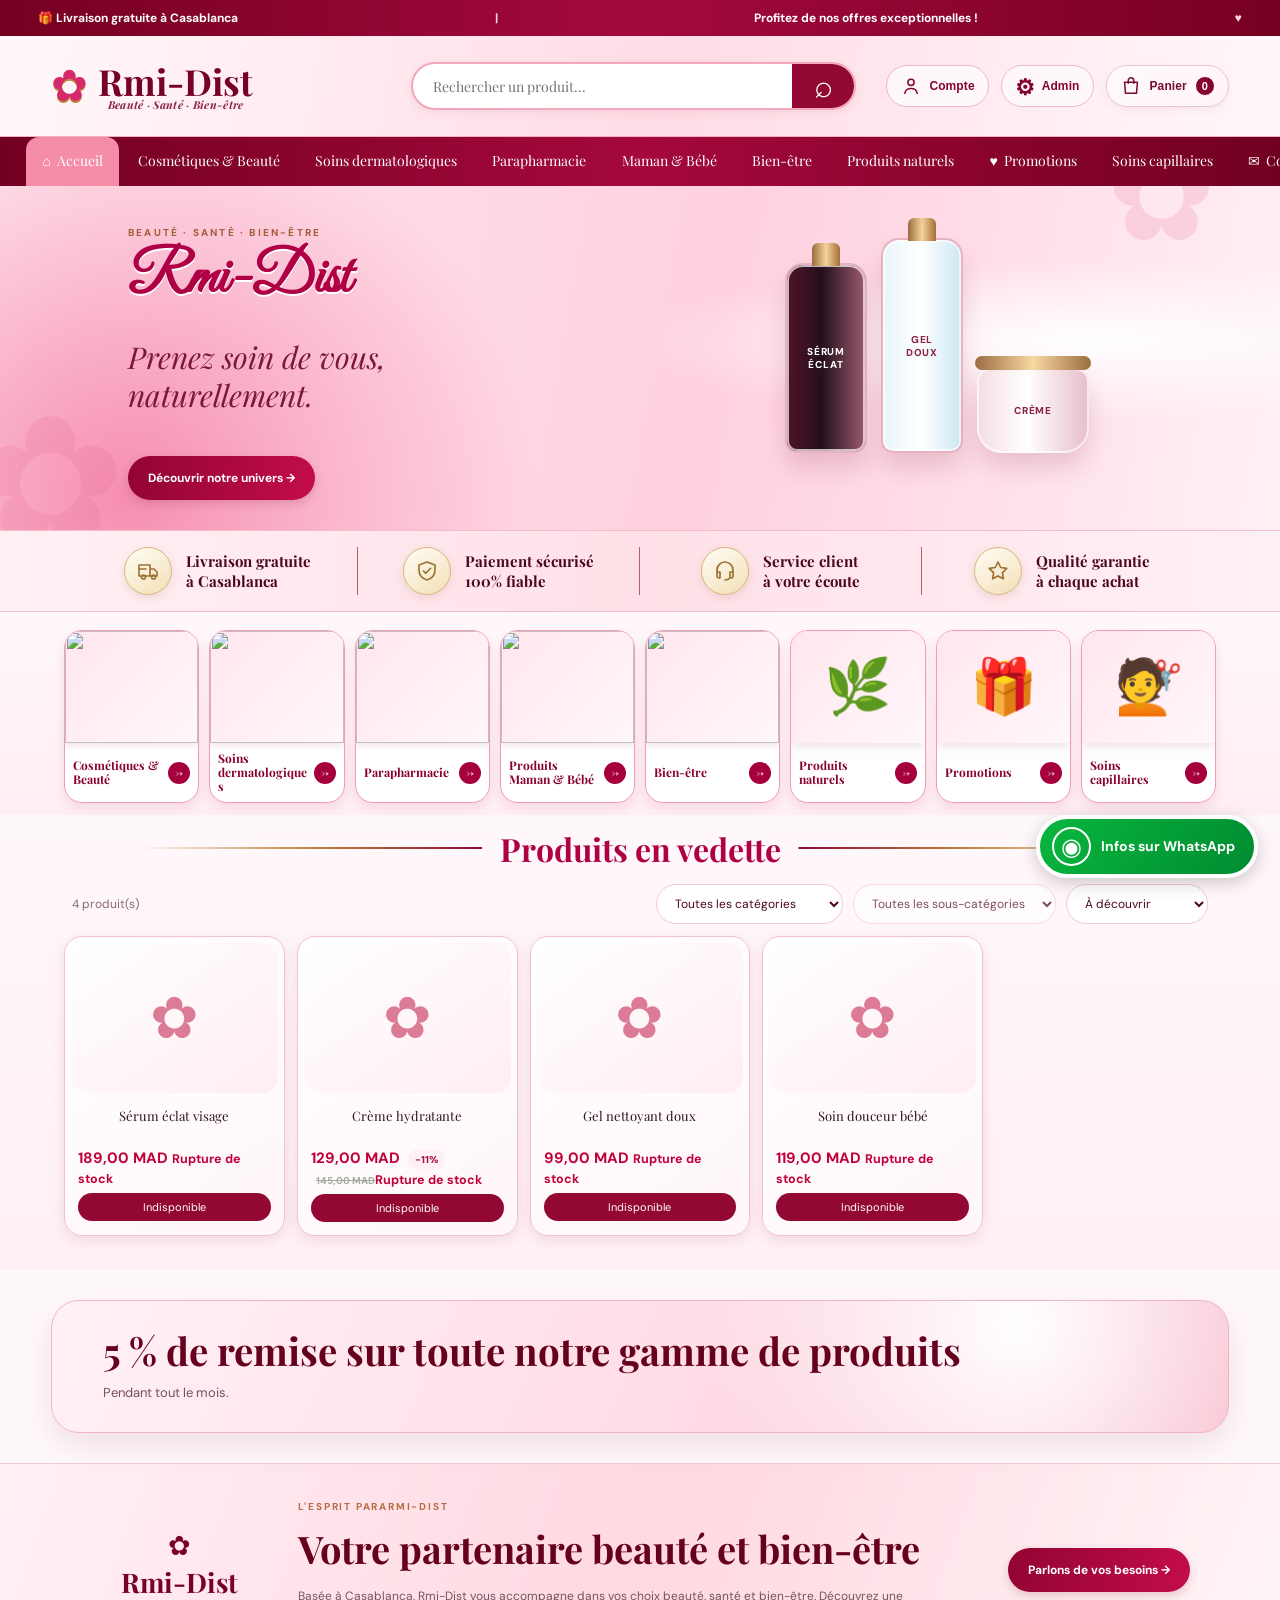
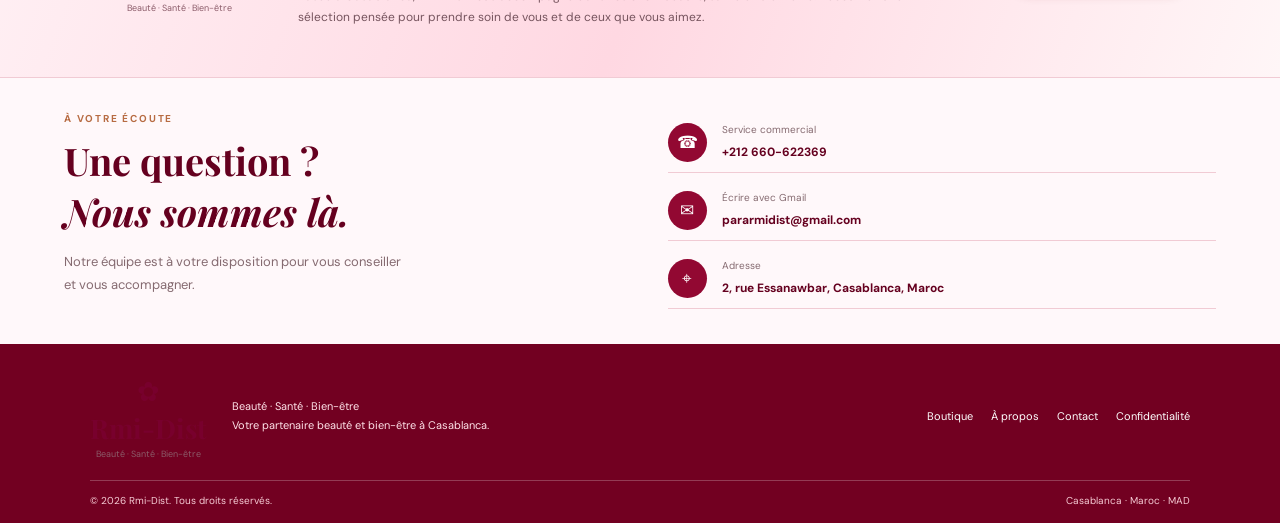
==== index.html @ 8710d052 "Expose secure administrator sign-in entry" ====
<!doctype html>
<html lang="fr">
<head>
  <meta charset="utf-8"><meta name="viewport" content="width=device-width,initial-scale=1">
  <meta name="description" content="Rmi-Dist, votre parapharmacie en ligne au Maroc. Beauté, santé et bien-être.">
  <meta name="theme-color" content="#8e0732">
  <title>Rmi-Dist — Beauté · Santé · Bien-être</title>
  <link rel="preconnect" href="https://fonts.googleapis.com"><link rel="preconnect" href="https://fonts.gstatic.com" crossorigin>
  <link href="https://fonts.googleapis.com/css2?family=DM+Sans:wght@400;500;600;700&family=Playfair+Display:wght@600;700&family=Great+Vibes&display=swap" rel="stylesheet">
  <link rel="stylesheet" href="styles.css">
  <script src="https://cdn.jsdelivr.net/npm/@supabase/supabase-js@2"></script>
</head>
<body>
  <div class="announcement">🎁 Livraison gratuite à Casablanca <span>|</span> Profitez de nos offres exceptionnelles ! <span>♥</span></div>
  <header class="site-header">
    <a class="brand brand-text" href="#" aria-label="Rmi-Dist accueil"><span class="brand-lotus" aria-hidden="true">✿</span><span class="brand-wordmark">Rmi-Dist<small>Beauté · Santé · Bien-être</small></span></a>
    <div class="header-search"><label class="sr-only" for="search">Rechercher un produit</label><input id="search" type="search" placeholder="Rechercher un produit..."><button type="button" aria-label="Rechercher" onclick="document.querySelector('#boutique').scrollIntoView({behavior:'smooth'})">⌕</button></div>
    <div class="header-actions"><button class="icon-btn account-btn" id="account-open" title="Compte client" aria-label="Ouvrir mon compte"><svg class="header-icon account-icon" viewBox="0 0 24 24" aria-hidden="true" focusable="false"><circle cx="12" cy="8" r="3.4"/><path d="M5.2 20c.6-3.5 3.1-5.4 6.8-5.4s6.2 1.9 6.8 5.4"/></svg><small>Compte</small></button><button class="icon-btn account-btn" id="admin-open" title="Administration" aria-label="Administration"><span>⚙</span><small>Admin</small></button><button class="cart-button" id="cart-open" aria-label="Ouvrir mon panier"><svg class="header-icon cart-icon" viewBox="0 0 24 24" aria-hidden="true" focusable="false"><path d="M5 8h14l-1 12H6L5 8Z"/><path d="M9 9V6a3 3 0 0 1 6 0v3"/></svg><span class="cart-label">Panier</span><b id="cart-count">0</b></button><button class="menu-btn" id="menu-toggle">☰</button></div>
  </header>
  <nav class="main-nav" id="main-nav">
    <a class="active" href="#">⌂ &nbsp;Accueil</a><a href="#categories" data-category="Cosmétiques & Beauté">Cosmétiques & Beauté</a><a href="#categories" data-category="Soins dermatologiques">Soins dermatologiques</a><a href="#categories" data-category="Parapharmacie">Parapharmacie</a><a href="#categories" data-category="Produits Maman & Bébé">Maman & Bébé</a><a href="#categories" data-category="Bien-être">Bien-être</a><a href="#categories" data-category="Produits Naturels">Produits naturels</a><a href="#categories" data-category="__promotions__">♥ &nbsp;Promotions</a><a href="#categories" data-category="Soins Capillaires">Soins capillaires</a><a href="#contact">✉ &nbsp;Contact</a>
  </nav>
  <main>
    <section class="hero hero-redesign" aria-label="Bienvenue chez Rmi-Dist"><div class="hero-copy"><p class="hero-kicker">BEAUTÉ · SANTÉ · BIEN-ÊTRE</p><h1>Rmi-Dist</h1><p class="hero-tagline">Prenez soin de vous,<br>naturellement.</p><a class="btn btn-dark" href="#boutique">Découvrir notre univers →</a></div><div class="hero-products" aria-hidden="true"><div class="hero-bottle bottle-serum"><span>SÉRUM<br>ÉCLAT</span></div><div class="hero-bottle bottle-cleanser"><span>GEL<br>DOUX</span></div><div class="hero-jar"><span>CRÈME</span></div></div><div class="hero-assurances"><span>🚚 Livraison rapide</span><span>✦ Qualité garantie</span><span>♡ Service client</span></div></section>
    <section class="trust-strip" aria-label="Nos engagements">
      <div><b class="trust-icon"><svg viewBox="0 0 24 24" aria-hidden="true"><path d="M3 6h11v11H3zM14 10h4l3 3v4h-7z"/><circle cx="7.5" cy="18" r="2"/><circle cx="17.5" cy="18" r="2"/><path d="M3 10h7"/></svg></b><span>Livraison gratuite<br>à Casablanca</span></div>
      <div><b class="trust-icon"><svg viewBox="0 0 24 24" aria-hidden="true"><path d="M12 3 20 6v5c0 5-3.4 8.5-8 10-4.6-1.5-8-5-8-10V6z"/><path d="m8.5 12 2.3 2.3 4.8-5"/></svg></b><span>Paiement sécurisé<br>100% fiable</span></div>
      <div><b class="trust-icon"><svg viewBox="0 0 24 24" aria-hidden="true"><path d="M4 13v-2a8 8 0 0 1 16 0v2"/><path d="M4 13h3v6H6a2 2 0 0 1-2-2zM20 13h-3v6h1a2 2 0 0 0 2-2zM17 19c-1 1.2-2.5 2-5 2"/></svg></b><span>Service client<br>à votre écoute</span></div>
      <div><b class="trust-icon"><svg viewBox="0 0 24 24" aria-hidden="true"><path d="m12 3 2.7 5.5 6.1.9-4.4 4.3 1 6.1-5.4-2.9-5.4 2.9 1-6.1-4.4-4.3 6.1-.9z"/></svg></b><span>Qualité garantie<br>à chaque achat</span></div>
    </section>
    <section class="section categories-section" id="categories">
      <div class="ornament-heading"><span></span><h2>Nos Catégories</h2><span></span></div>
      <div class="category-grid">
        <button class="category-card" data-category="Cosmétiques & Beauté"><img class="category-art" src="assets/category-1.jpg" alt=""><b>Cosmétiques & Beauté <i>→</i></b></button>
        <button class="category-card" data-category="Soins dermatologiques"><img class="category-art" src="assets/category-2.jpg" alt=""><b>Soins dermatologiques <i>→</i></b></button>
        <button class="category-card" data-category="Parapharmacie"><img class="category-art" src="assets/category-3.jpg" alt=""><b>Parapharmacie <i>→</i></b></button>
        <button class="category-card" data-category="Produits Maman & Bébé"><img class="category-art" src="assets/category-4.jpg" alt=""><b>Produits Maman & Bébé <i>→</i></b></button>
        <button class="category-card" data-category="Bien-être"><img class="category-art" src="assets/category-5.jpg" alt=""><b>Bien-être <i>→</i></b></button>
        <button class="category-card" data-category="Produits Naturels"><span class="category-art category-emoji" aria-hidden="true">🌿</span><b>Produits naturels <i>→</i></b></button>
        <button class="category-card" data-category="__promotions__"><span class="category-art category-emoji" aria-hidden="true">🎁</span><b>Promotions <i>→</i></b></button>
        <button class="category-card" data-category="Soins Capillaires"><span class="category-art category-emoji" aria-hidden="true">💇</span><b>Soins capillaires <i>→</i></b></button>
      </div>
    </section>
    <section class="section shop-section" id="boutique">
      <div class="ornament-heading"><span></span><h2>Produits en vedette</h2><span></span></div>
      <div class="shop-tools"><span class="muted" id="product-total">Notre sélection</span><div class="shop-filters"><select id="category-filter"><option value="">Toutes les catégories</option><option>Cosmétiques & Beauté</option><option>Soins dermatologiques</option><option>Parapharmacie</option><option value="Bébé & Maman">Produits Maman & Bébé</option><option>Bien-être</option><option>Soins capillaires</option><option>Produits naturels</option><option value="__promotions__">Promotions</option></select><select id="subcategory-filter" disabled><option value="">Toutes les sous-catégories</option></select><select id="sort"><option value="featured">À découvrir</option><option value="price-asc">Prix croissant</option><option value="price-desc">Prix décroissant</option><option value="name">Nom A–Z</option></select></div></div>
      <div class="product-grid" id="products"><div class="loading">Chargement de la boutique…</div></div>
    </section>

    <section class="whatsapp-offer section" aria-labelledby="whatsapp-offer-title">
      <div class="whatsapp-offer-copy">
        <h2 id="whatsapp-offer-title">5 % de remise sur toute notre gamme de produits</h2>
        <p class="offer-period">Pendant tout le mois.</p>
      </div>
    </section>
    <section class="brand-band" id="apropos"><span class="brand-badge">✿ <b>Rmi-Dist</b><small>Beauté · Santé · Bien-être</small></span><div><p class="eyebrow">L'ESPRIT PARARMI-DIST</p><h2>Votre partenaire beauté et bien-être</h2><p>Basée à Casablanca, Rmi-Dist vous accompagne dans vos choix beauté, santé et bien-être. Découvrez une sélection pensée pour prendre soin de vous et de ceux que vous aimez.</p></div><a class="btn btn-dark" href="#contact">Parlons de vos besoins →</a></section>
    <section class="section contact-section" id="contact"><div><p class="eyebrow">À VOTRE ÉCOUTE</p><h2>Une question ?<br><em>Nous sommes là.</em></h2><p>Notre équipe est à votre disposition pour vous conseiller et vous accompagner.</p></div><div class="contact-details"><a href="tel:+212660622369"><span>☎</span><div><small>Service commercial</small><b>+212 660-622369</b></div></a><a href="https://mail.google.com/mail/?view=cm&fs=1&to=pararmidist@gmail.com" target="_blank" rel="noopener noreferrer"><span>✉</span><div><small>Écrire avec Gmail</small><b>pararmidist@gmail.com</b></div></a><div><span>⌖</span><div><small>Adresse</small><b>2, rue Essanawbar, Casablanca, Maroc</b></div></div></div></section>
  </main>
  <footer><div class="footer-main"><span class="brand-badge">✿ <b>Rmi-Dist</b><small>Beauté · Santé · Bien-être</small></span><p>Beauté · Santé · Bien-être<br>Votre partenaire beauté et bien-être à Casablanca.</p><div class="footer-links"><a href="#boutique">Boutique</a><a href="#apropos">À propos</a><a href="#contact">Contact</a><a href="#" id="privacy-link">Confidentialité</a></div></div><div class="footer-bottom"><span>© <span id="year"></span> Rmi-Dist. Tous droits réservés.</span><span>Casablanca · Maroc · MAD</span></div></footer>
  <a class="whatsapp-float" href="https://wa.me/212660622369?text=Bienvenue%20sur%20le%20WhatsApp%20officiel%20de%20notre%20soci%C3%A9t%C3%A9%20Rmi-Dist.%20Merci%20de%20nous%20contacter.%20Notre%20%C3%A9quipe%20est%20%C3%A0%20votre%20%C3%A9coute%20pour%20vous%20accompagner%20dans%20vos%20achats." target="_blank" rel="noopener noreferrer" aria-label="Contacter le WhatsApp officiel de Rmi-Dist"><span>◉</span><b>Infos sur WhatsApp</b></a>
  <div class="drawer-backdrop" id="drawer-backdrop"></div>
  <aside class="drawer" id="cart-drawer" aria-label="Panier"><div class="drawer-head"><h3>Votre panier</h3><button class="close-btn" data-close>×</button></div><div id="cart-lines" class="cart-lines"></div><div class="cart-foot"><div class="cart-total"><span>Total estimatif</span><b id="cart-total">0,00 MAD</b></div><p class="tiny">Livraison gratuite à Casablanca. Les autres villes sont facturées selon leur tarif configuré.</p><button class="btn btn-dark full" id="checkout">Passer ma commande</button></div></aside>
  <div class="checkout-backdrop" id="checkout-backdrop"></div>
  <section class="checkout-modal" id="checkout-modal" aria-label="Finaliser la commande"><div class="modal-head"><div><p class="eyebrow">COMMANDE</p><h3>Vos coordonnées</h3></div><button class="close-btn" id="checkout-close" type="button">×</button></div><form id="checkout-form" onsubmit="return false"><label for="c-name">Nom complet *</label><input id="c-name" required autocomplete="name"><label for="c-phone">Téléphone *</label><input id="c-phone" required type="tel" autocomplete="tel" placeholder="+212…"><label for="c-email">Adresse e-mail (pour la facture)</label><input id="c-email" type="email" autocomplete="email"><label for="c-city">Ville *</label><input id="c-city" required autocomplete="address-level2" list="shipping-city-options"><datalist id="shipping-city-options"></datalist><label for="c-address">Adresse de livraison *</label><textarea id="c-address" required autocomplete="street-address"></textarea><label for="c-notes">Notes (facultatif)</label><textarea id="c-notes"></textarea><p class="free-delivery-note">🚚 Casablanca : livraison gratuite. Les autres villes : tarifs affichés selon la ville sélectionnée.</p><div id="checkout-price-summary" class="checkout-price-summary"></div><button class="btn btn-dark full" id="place-order" type="button">Confirmer ma commande</button></form></section>
  <div class="modal-backdrop" id="account-backdrop"></div><section class="modal" id="account-modal"><div class="modal-head"><div><p class="eyebrow">ESPACE CLIENT</p><h3>Mon compte</h3></div><button class="close-btn" id="account-close">×</button></div><div id="account-content"></div></section><div class="modal-backdrop" id="modal-backdrop"></div><section class="modal" id="admin-modal"><div class="modal-head"><div><p class="eyebrow">ESPACE PRIVÉ</p><h3>Administration</h3></div><button class="close-btn" data-modal-close>×</button></div><div id="admin-content"></div></section><div class="modal-backdrop" id="privacy-backdrop"></div><section class="modal" id="privacy-modal"><div class="modal-head"><div><p class="eyebrow">INFORMATIONS CLIENTS</p><h3>Politique de confidentialité</h3></div><button class="close-btn" data-privacy-close>×</button></div><div class="admin-panel privacy-content"><p>ParaRmi-Dist utilise les informations saisies lors d’une commande pour enregistrer la demande, contacter le client et organiser la livraison.</p><h4>Informations utilisées</h4><ul><li>Nom et numéro de téléphone ;</li><li>Adresse e-mail si elle est fournie ;</li><li>Ville, adresse de livraison et notes ;</li><li>Produits commandés, quantités et historique de commande.</li></ul><h4>Utilisation et conservation</h4><p>Ces informations servent au traitement des commandes, au suivi client, à la livraison et à la gestion des stocks. Les données de commande sont enregistrées dans la base de données du site. Elles sont conservées pendant la durée nécessaire à ces opérations et aux obligations légales applicables.</p><h4>Panier et paiement</h4><p>Le panier est mémorisé dans le navigateur pour faciliter la commande. Le paiement proposé actuellement sur le site est le paiement à la livraison ; le formulaire de commande ne demande pas de coordonnées bancaires.</p><h4>Vos demandes</h4><p>Pour demander l’accès à vos informations, leur correction ou poser une question sur leur utilisation, contactez-nous via la rubrique <a href="#contact" data-privacy-close>Contact</a>.</p><p class="tiny">Cette notice présente les usages actuellement prévus par le site. Les coordonnées juridiques du responsable du traitement et les mentions légales complètes devront être ajoutées avant le lancement officiel.</p></div></section><div class="toast" id="toast" role="status"></div>
  <script src="app.js"></script>
</body></html>
---- styles.css ----
*{box-sizing:border-box}
:root{--wine:#8e0732;--wine-dark:#65001f;--pink:#f7b6c8;--pink-soft:#fff0f3;--blush:#ffe0e8;--gold:#c18a43;--ink:#4b071d;--muted:#856a70;--paper:#fff9fa;--line:#f1cbd4;--green:#149b35}
html{scroll-behavior:smooth;scroll-padding-top:120px}
body{margin:0;background:var(--paper);color:var(--ink);font-family:"DM Sans",sans-serif}
a{color:inherit;text-decoration:none}button,input,select,textarea{font:inherit}
.sr-only{position:absolute;width:1px;height:1px;padding:0;margin:-1px;overflow:hidden;clip:rect(0,0,0,0);white-space:nowrap;border:0}
.announcement{height:34px;display:flex;justify-content:center;align-items:center;gap:12px;background:linear-gradient(90deg,#700021,#a5093d,#700021);color:#fff;font-family:"Playfair Display",serif;font-size:14px}
.announcement span{color:#ffd7df}
.site-header{min-height:94px;padding:9px clamp(16px,4vw,62px);display:grid;grid-template-columns:minmax(190px,330px) minmax(240px,1fr) auto;align-items:center;gap:30px;background:linear-gradient(100deg,#fff7f8,#ffdce5 55%,#fff7f8);border-bottom:1px solid #f4b8c8;position:relative;z-index:12}
.brand{display:block;max-width:310px;height:82px}.brand img{width:100%;height:100%;object-fit:contain}
.header-search{height:48px;display:flex;border:2px solid #f4a6bb;border-radius:30px;overflow:hidden;background:#fff;box-shadow:0 3px 10px #87052a12}
.header-search input{border:0;outline:0;min-width:0;flex:1;padding:0 20px;color:var(--ink);font-family:"Playfair Display",serif;font-size:14px;background:transparent}
.header-search button{width:62px;border:0;background:var(--wine);color:#fff;font-size:32px;line-height:1;cursor:pointer}
.header-actions{display:flex;align-items:center;gap:22px}
.icon-btn,.menu-btn{border:0;background:transparent;color:var(--wine);cursor:pointer}
.account-btn{display:flex;align-items:center;gap:10px;font-family:"Playfair Display",serif;font-size:16px}.account-btn span{font-size:30px}.account-btn small{font-size:15px}
.cart-button{border:0;background:transparent;color:var(--wine);display:flex;align-items:center;gap:7px;font-family:"Playfair Display",serif;font-size:16px;cursor:pointer;white-space:nowrap}
.cart-button .bag{font-size:31px}.cart-button b{font-weight:500}.menu-btn{display:none;font-size:27px}
.main-nav{min-height:49px;padding:0 clamp(14px,6vw,100px);display:flex;align-items:stretch;justify-content:space-between;background:linear-gradient(90deg,#760021,#9c0738 50%,#760021);color:#fff;font-family:"Playfair Display",serif;font-size:16px;position:relative;z-index:11}
.main-nav a{padding:14px 20px;white-space:nowrap;transition:.2s}.main-nav a:hover,.main-nav a.active{background:#f58da8;color:#fff;border-radius:13px 13px 0 0}
.hero{position:relative;background:#ffd6e1;overflow:hidden}.hero-banner{display:block;width:100%;height:auto;min-height:245px;max-height:420px;object-fit:cover;object-position:center}
.hero-hotspot{position:absolute;left:12%;bottom:7%;width:17%;height:16%;border-radius:40px}
.trust-strip{display:grid;grid-template-columns:repeat(4,1fr);padding:16px clamp(18px,6vw,100px);background:linear-gradient(90deg,#fff1f4,#ffdce5,#fff1f4);border-top:1px solid #f5bdca;border-bottom:1px solid #f5bdca}
.trust-strip div{display:flex;align-items:center;justify-content:center;gap:14px;border-right:1px solid #b85c75;color:var(--ink);font-family:"Playfair Display",serif;font-size:15px;font-weight:700;line-height:1.35}
.trust-strip div:last-child{border:0}.trust-strip b.trust-icon{width:48px;height:48px;min-width:48px;border-radius:50%;display:grid;place-items:center;color:#9b7133;background:linear-gradient(145deg,#fffdf7,#f3dfb5);border:1px solid #d7b878;box-shadow:0 3px 9px #7b4d1c20}.trust-strip b.trust-icon svg{width:24px;height:24px;fill:none;stroke:currentColor;stroke-width:1.65;stroke-linecap:round;stroke-linejoin:round}
.section{padding:34px clamp(18px,5vw,80px)}
.ornament-heading{display:flex;align-items:center;justify-content:center;gap:18px;margin:0 auto 26px;max-width:1000px}
.ornament-heading span{height:2px;flex:1;background:linear-gradient(90deg,transparent,var(--gold),var(--wine))}
.ornament-heading span:last-child{transform:scaleX(-1)}
.ornament-heading h2{margin:0;color:var(--wine-dark);font-family:"Playfair Display",serif;font-size:30px;white-space:nowrap}
.category-grid{display:grid;grid-template-columns:repeat(5,minmax(0,1fr));gap:13px}
.category-card{min-width:0;min-height:116px;border:1px solid #f2a6b8;border-radius:19px;background:linear-gradient(135deg,#fff2f5,#ffcbd8);box-shadow:0 3px 6px #8d15331c,inset 0 0 0 2px #fff8;padding:9px 12px;display:flex;align-items:center;justify-content:center;gap:12px;cursor:pointer;transition:.22s;color:var(--ink)}
.category-card:hover{transform:translateY(-4px);box-shadow:0 8px 18px #8d15332b;border-color:#d64b70}
.category-art{font-size:55px;filter:drop-shadow(0 4px 3px #9d335522)}
.category-card b{font-family:"Playfair Display",serif;font-size:15px;line-height:1.35;text-align:left}.category-card i{font-style:normal;color:var(--wine);white-space:nowrap}
.shop-section{padding-top:20px;background:linear-gradient(180deg,#fff8fa,#fff0f4)}
.shop-tools{display:flex;align-items:center;justify-content:space-between;gap:15px;margin:0 8px 16px}.muted{font-size:12px;color:var(--muted)}
.shop-filters{display:flex;gap:10px}.shop-tools select{border:1px solid var(--line);background:#fff;border-radius:20px;padding:10px 14px;font-size:12px;color:var(--ink)}
.product-grid{display:grid;grid-template-columns:repeat(4,minmax(0,1fr));gap:18px}
.product-card{position:relative;min-width:0;overflow:hidden;border:1px solid #f4bdca;border-radius:23px;background:#fff;box-shadow:0 4px 12px #7f15301a;padding:8px;transition:.22s}
.product-card:hover{transform:translateY(-4px);box-shadow:0 9px 22px #7f153025}
.product-image{height:220px;border-radius:16px;background:radial-gradient(circle,#fff 20%,#ffe8ee 100%);display:grid;place-items:center;overflow:hidden}
.product-image img{width:100%;height:100%;object-fit:contain;mix-blend-mode:multiply}
.product-placeholder{font-size:58px;color:#dc7b96}
.product-info{padding:13px 9px 10px}.product-brand{font-size:9px;letter-spacing:.12em;color:#b36a43;text-transform:uppercase}
.product-name{font-family:"Playfair Display",serif;color:var(--wine-dark);font-size:16px;line-height:1.35;margin:6px 0;min-height:42px}
.product-meta{font-size:10px;color:var(--muted)}.product-buy{display:flex;justify-content:space-between;align-items:center;gap:8px;margin-top:12px}
.price{font-size:14px;font-weight:700;color:var(--wine)}.old-price{text-decoration:line-through;color:#a5aaa3;font-size:10px;margin-left:5px}
.mini-btn{border:0;border-radius:20px;background:var(--wine);color:#fff;padding:10px 13px;font-size:10px;cursor:pointer}.mini-btn:hover{background:#bd164c}.badge-sale{position:absolute;top:15px;left:14px;background:#e50058;color:white;padding:6px 12px;border-radius:20px;font-size:10px;font-weight:700}
.loading,.empty{grid-column:1/-1;padding:45px;text-align:center;color:var(--muted);font-size:13px}
.brand-band{padding:36px clamp(20px,7vw,110px);display:grid;grid-template-columns:180px 1fr auto;gap:28px;align-items:center;background:linear-gradient(110deg,#fff0f4,#ffd8e2,#fff6f7);border-top:1px solid var(--line);border-bottom:1px solid var(--line)}
.brand-band>img{width:100%;max-height:130px;object-fit:contain;border-radius:12px}.eyebrow{font-size:10px;letter-spacing:.18em;font-weight:700;color:#b76b42;margin:0 0 10px}
.brand-band h2,.contact-section h2{font-family:"Playfair Display",serif;color:var(--wine-dark);font-size:clamp(27px,3vw,38px);margin:0 0 9px}
.brand-band p:not(.eyebrow){max-width:650px;font-size:12px;line-height:1.8;color:#76545e}
.btn{display:inline-flex;align-items:center;justify-content:center;gap:12px;padding:14px 20px;border-radius:25px;font-size:12px;font-weight:700;cursor:pointer;border:0}
.btn-dark{background:linear-gradient(100deg,#920432,#c30c4c);color:white;box-shadow:0 4px 10px #7600212a}.btn-dark:hover{background:var(--wine-dark)}
.btn-light{background:#fff0f4;color:var(--wine)}
.contact-section{display:grid;grid-template-columns:1fr 1fr;gap:55px;align-items:center}
.contact-section>div:first-child>p:last-child{font-size:13px;color:var(--muted);max-width:350px;line-height:1.8}
.contact-details{display:grid;gap:8px}.contact-details>a,.contact-details>div{display:flex;align-items:center;gap:15px;border-bottom:1px solid var(--line);padding:10px 0}
.contact-details>*>span{width:39px;height:39px;flex:0 0 39px;border-radius:50%;display:grid;place-items:center;color:#fff;background:var(--wine);font-size:17px}
.contact-details small{display:block;color:var(--muted);font-size:10px;margin-bottom:4px}.contact-details b{font-size:12px;color:var(--wine-dark)}
footer{background:#720021;color:#fff;padding:28px clamp(20px,7vw,110px) 16px}
.footer-main{display:flex;align-items:center;gap:25px;padding-bottom:20px}.footer-main img{width:145px;height:80px;object-fit:contain;border-radius:8px}
.footer-main p{font-size:11px;line-height:1.7;color:#ffe2e9;flex:1}.footer-links{display:flex;gap:18px;font-size:11px}.footer-links a:hover{color:#ffd28d}
.footer-bottom{border-top:1px solid #ffffff3b;padding-top:13px;display:flex;justify-content:space-between;color:#f6cbd5;font-size:10px}
.whatsapp-float{position:fixed;right:22px;bottom:22px;min-height:62px;padding:8px 19px 8px 12px;border:4px solid white;border-radius:50px;background:linear-gradient(120deg,#08b63e,#008c31);color:#fff;display:flex;align-items:center;gap:10px;box-shadow:0 5px 18px #0003;z-index:15;font-size:12px;line-height:1.25}
.whatsapp-float span{width:39px;height:39px;border:2px solid white;border-radius:50%;display:grid;place-items:center;font-size:24px}.whatsapp-float b{font-weight:700}
.drawer-backdrop,.modal-backdrop{position:fixed;inset:0;background:#35101c80;z-index:20;opacity:0;pointer-events:none;transition:.2s}
.drawer{position:fixed;right:0;top:0;height:100%;width:min(420px,100%);background:#fff9fa;z-index:21;transform:translateX(100%);transition:.25s;display:flex;flex-direction:column;padding:24px}
.drawer.open{transform:translateX(0)}.drawer-backdrop.open,.modal-backdrop.open{opacity:1;pointer-events:auto}
.drawer-head,.modal-head{display:flex;align-items:center;justify-content:space-between;border-bottom:1px solid var(--line);padding-bottom:15px}
.drawer-head h3,.modal h3{font-family:"Playfair Display",serif;color:var(--wine);font-size:25px;margin:0}
.close-btn{border:0;background:transparent;font-size:27px;color:var(--wine);cursor:pointer}
.cart-lines{overflow:auto;flex:1}.cart-line{display:grid;grid-template-columns:1fr auto;gap:12px;padding:17px 0;border-bottom:1px solid var(--line)}
.cart-line b{display:block;font-family:"Playfair Display",serif;font-size:14px;color:var(--wine)}.cart-line small{color:var(--muted);font-size:10px}
.qty-controls{display:flex;align-items:center;gap:9px;margin-top:8px}.qty-controls button{border:1px solid var(--line);background:white;width:24px;height:24px;cursor:pointer}
.cart-foot{border-top:1px solid var(--line);padding-top:18px}.cart-total{display:flex;justify-content:space-between;font-size:12px}.cart-total b{color:var(--wine);font-size:16px}.tiny{font-size:10px;color:var(--muted);line-height:1.6}.full{width:100%}
.modal-backdrop{z-index:30}.modal{position:fixed;z-index:31;left:50%;top:50%;transform:translate(-50%,-45%);opacity:0;pointer-events:none;width:min(620px,calc(100% - 28px));max-height:85vh;overflow:auto;background:#fff9fa;padding:25px;border-radius:18px;transition:.2s}
.modal.open{opacity:1;pointer-events:auto;transform:translate(-50%,-50%)}.modal-head{margin-bottom:20px}
.admin-panel label,.checkout-modal label{display:block;font-size:11px;color:#76545e;margin:12px 0 5px}
.admin-panel input,.admin-panel select,.admin-panel textarea{width:100%;border:1px solid var(--line);padding:11px;background:white;font-size:12px;border-radius:8px}
.admin-panel textarea{min-height:70px}.admin-panel .btn{margin-top:15px}
.admin-row{display:flex;justify-content:space-between;align-items:center;padding:10px 0;border-bottom:1px solid var(--line);font-size:12px;gap:10px}
.admin-row button{border:1px solid var(--line);background:white;padding:7px 9px;cursor:pointer;font-size:10px}.admin-hint{font-size:11px;color:var(--muted);line-height:1.6}
.toast{position:fixed;bottom:25px;left:50%;transform:translate(-50%,20px);background:var(--wine);color:white;padding:12px 18px;font-size:11px;opacity:0;transition:.2s;z-index:90;pointer-events:none;border-radius:24px}.toast.show{opacity:1;transform:translate(-50%,0)}
.checkout-backdrop{position:fixed;inset:0;background:#17171788;z-index:80;display:none}.checkout-backdrop.open{display:block}
.checkout-modal{position:fixed;z-index:81;left:50%;top:50%;transform:translate(-50%,-46%);width:min(92vw,520px);max-height:88vh;overflow:auto;background:#fff;padding:24px;border-radius:18px;box-shadow:0 20px 70px #0003;display:none}
.checkout-modal.open{display:block;transform:translate(-50%,-50%)}.checkout-modal form{display:grid;gap:9px}
.checkout-modal input,.checkout-modal textarea{width:100%;padding:12px;border:1px solid #edc6d0;border-radius:8px;font:inherit}
.checkout-modal textarea{min-height:72px}.free-delivery-note{background:#fff0f4;color:var(--wine);padding:12px;border-radius:8px;font-weight:650}
#place-order:disabled{opacity:.65;cursor:wait}
@media(max-width:1050px){.site-header{gap:15px;grid-template-columns:220px minmax(180px,1fr) auto}.main-nav{padding:0 12px;font-size:14px}.main-nav a{padding:14px 12px}.category-grid{grid-template-columns:repeat(3,1fr)}.category-card{justify-content:flex-start}.product-grid{grid-template-columns:repeat(3,minmax(0,1fr))}}
@media(max-width:700px){.announcement{font-size:11px;height:31px;gap:6px}.site-header{min-height:72px;padding:7px 13px;grid-template-columns:1fr auto;gap:8px}.brand{height:58px;width:170px}.header-search{grid-column:1/-1;grid-row:2;height:40px;order:3}.header-search button{width:48px;font-size:27px}.header-actions{gap:10px}.account-btn small,.cart-label{display:none}.account-btn span{font-size:25px}.cart-button .bag{font-size:27px}.menu-btn{display:block}.main-nav{display:none;position:absolute;top:142px;left:0;right:0;padding:8px 15px;background:#800029;flex-direction:column;align-items:stretch;box-shadow:0 8px 15px #4b071d33}.main-nav.show{display:flex}.main-nav a{padding:12px 16px}.main-nav a.active{border-radius:9px}.hero-banner{min-height:205px;max-height:none;height:230px;object-fit:cover;object-position:52% center}.hero-hotspot{left:7%;bottom:8%;width:35%;height:17%}.trust-strip{grid-template-columns:repeat(2,1fr);gap:13px;padding:15px 12px}.trust-strip div{justify-content:flex-start;border:0;font-size:12px}.trust-strip b.trust-icon{width:39px;height:39px;min-width:39px}.trust-strip b.trust-icon svg{width:21px;height:21px}.section{padding:27px 14px}.ornament-heading{gap:9px;margin-bottom:19px}.ornament-heading h2{font-size:23px}.category-grid{grid-template-columns:repeat(2,minmax(0,1fr));gap:9px}.category-card{min-height:100px;padding:8px;gap:7px;border-radius:14px}.category-art{font-size:38px}.category-card b{font-size:12px}.shop-tools{align-items:flex-start;flex-direction:column;margin:0 2px 13px}.shop-filters{width:100%}.shop-tools select{min-width:0;flex:1;font-size:10px;padding:9px 8px}.product-grid{grid-template-columns:repeat(2,minmax(0,1fr));gap:10px}.product-card{padding:5px;border-radius:16px}.product-image{height:155px;border-radius:12px}.product-info{padding:10px 6px 7px}.product-name{font-size:13px;min-height:35px}.product-buy{align-items:flex-start;flex-direction:column;margin-top:9px}.mini-btn{width:100%}.brand-band{grid-template-columns:1fr;gap:12px;padding:27px 20px}.brand-band>img{width:160px;height:95px}.brand-band .btn{justify-self:start}.contact-section{grid-template-columns:1fr;gap:22px}.footer-main{align-items:flex-start;flex-wrap:wrap;gap:13px}.footer-main img{width:100px;height:60px}.footer-main p{font-size:10px}.footer-links{width:100%;flex-wrap:wrap;gap:13px}.footer-bottom{gap:8px;flex-direction:column}.whatsapp-float{right:12px;bottom:12px;min-height:52px;padding:6px 12px 6px 7px}.whatsapp-float span{width:33px;height:33px;font-size:20px}}

/* Identité visuelle issue de la maquette fournie */
:root{--wine:#920832;--wine-dark:#65001f;--pink:#f6a9bd;--pink-soft:#fff1f4;--blush:#ffdce5;--gold:#bd8740;--ink:#4b071d;--paper:#fff8fa}
.announcement{background:linear-gradient(90deg,#760021,#a3093d 50%,#760021);font-size:15px}
.site-header{background:linear-gradient(100deg,#fff8fa 0%,#ffdce6 52%,#fff8fa 100%);border-bottom-color:#f0b1c1}
.main-nav{background:linear-gradient(90deg,#710020,#a5083c 50%,#710020)}
.hero{background:#ffd8e3}
.hero-banner{max-height:none;min-height:0;object-fit:cover;object-position:center}
.trust-strip{background:linear-gradient(90deg,#fff0f4,#ffe0e8 50%,#fff0f4);border-top:1px solid #f3bdca;border-bottom:1px solid #f3bdca}
.category-card{min-height:116px;justify-content:space-between;padding:8px 10px;background:linear-gradient(135deg,#fff4f6,#ffc8d7);border:1px solid #f39db2;box-shadow:0 3px 7px #8d15331c,inset 0 0 0 2px #fff8}
.category-art{display:block;width:48%;height:96px;object-fit:contain;filter:drop-shadow(0 3px 3px #9d335522);font-size:0}
.category-card b{flex:1;font-size:15px}
.ornament-heading h2{font-family:"Playfair Display",serif;color:#68001f}
.product-card{border-color:#f2c1ce;box-shadow:0 4px 14px #8d15331c}
.whatsapp-float{font-size:14px}
@media(max-width:700px){
 .hero-banner{height:230px;min-height:230px;max-height:230px;object-fit:cover;object-position:center}
 .category-art{width:44%;height:76px}
 .category-card{justify-content:space-between}
 .category-card b{font-size:11px}
}

/* Version 5 : icônes compte et panier + espace client */
.header-actions{display:flex;align-items:center;gap:12px}
.icon-btn,.cart-button{display:inline-flex;align-items:center;justify-content:center;gap:7px;border:1px solid #edb8c7;background:#fff8fa;color:#85032f;border-radius:24px;padding:9px 13px;font-weight:700;cursor:pointer}
.icon-btn span,.cart-button .bag{font-size:22px;line-height:1}
.icon-btn small,.cart-label{font-size:11px}
.cart-button b{background:#920832;color:white;border-radius:50%;min-width:21px;height:21px;display:inline-grid;place-items:center;padding:0 5px}
.account-actions{display:grid;gap:9px;margin-top:15px}
#account-modal{z-index:41}
@media(max-width:700px){.header-actions{gap:6px}.icon-btn,.cart-button{padding:8px 10px}.icon-btn small,.cart-label{display:none}}
\n.admin-access-link{display:block;margin:18px auto 0;border:0;background:transparent;color:#8a3150;text-decoration:underline;font-size:11px;cursor:pointer}\n

/* ParaRmi-Dist V5 — icônes de navigation raffinées */
.header-actions .icon-btn, .header-actions .cart-button{
  min-height:42px; border:1px solid #edc5cf; background:linear-gradient(135deg,#fffafc,#fff4f7);
  color:#750d31; border-radius:999px; padding:8px 13px; gap:8px;
  box-shadow:0 3px 10px rgba(101,13,45,.06); transition:transform .18s ease, box-shadow .18s ease, border-color .18s ease;
}
.header-actions .icon-btn:hover, .header-actions .cart-button:hover{
  transform:translateY(-1px); border-color:#bd8750; box-shadow:0 5px 14px rgba(101,13,45,.12);
}
.header-actions .header-icon{width:22px;height:22px;fill:none;stroke:currentColor;stroke-width:1.65;stroke-linecap:round;stroke-linejoin:round;flex:0 0 auto}
.header-actions .account-btn small,.header-actions .cart-label{font-family:Lato, sans-serif;font-size:12px;font-weight:700;letter-spacing:.1px}
.header-actions .cart-button b{background:#85032f;color:#fff;border:1px solid #fff;min-width:20px;height:20px;border-radius:50%;display:inline-grid;place-items:center;padding:0 5px;font:700 11px Lato,sans-serif}
@media(max-width:700px){
 .header-actions .icon-btn,.header-actions .cart-button{min-height:39px;padding:8px 10px;gap:5px}
 .header-actions .header-icon{width:22px;height:22px}
}

/* Panier : commandes de quantité compactes et accessibles */
.qty-controls{display:inline-flex;align-items:center;gap:7px;margin-top:10px;padding:4px;border:1px solid #f0d2da;border-radius:999px;background:linear-gradient(135deg,#fffafd,#fff1f5);box-shadow:0 3px 10px rgba(101,13,45,.06)}
.qty-controls .qty-step{width:30px;height:30px;border:0;border-radius:50%;display:grid;place-items:center;background:#fff;color:var(--wine);font-size:19px;font-weight:700;line-height:1;cursor:pointer;box-shadow:0 1px 4px rgba(101,13,45,.10);transition:transform .16s ease,background .16s ease,color .16s ease}
.qty-controls .qty-step:hover{transform:scale(1.07);background:var(--wine);color:#fff}
.qty-controls .qty-plus{background:#920832;color:#fff}
.qty-controls .qty-value{min-width:22px;text-align:center;color:var(--wine-dark);font-size:13px;font-weight:800;font-variant-numeric:tabular-nums}
.qty-controls .qty-remove{width:30px;height:30px;margin-left:2px;border:0;border-left:1px solid #efd6dd;border-radius:0 50% 50% 0;background:transparent;color:#a76b7d;display:grid;place-items:center;cursor:pointer;transition:color .16s ease,background .16s ease}
.qty-controls .qty-remove:hover{color:#b4234c;background:#fff0f4}
.qty-controls .qty-remove svg{width:16px;height:16px;fill:none;stroke:currentColor;stroke-width:1.7;stroke-linecap:round;stroke-linejoin:round}

/* Offre WhatsApp : bannière rose avec visuel de campagne */
.whatsapp-offer{position:relative;isolation:isolate;display:grid;grid-template-columns:minmax(0,1.1fr) minmax(250px,.9fr);align-items:center;gap:18px;min-height:310px;margin:30px clamp(14px,4vw,58px);padding:28px clamp(20px,4vw,54px);overflow:hidden;border:1px solid #efb5c5;border-radius:28px;background:radial-gradient(circle at 82% 18%,#fff 0,transparent 32%),linear-gradient(115deg,#fff1f5 0%,#ffdce6 55%,#f7b9ca 100%);box-shadow:0 12px 30px rgba(111,10,44,.10)}
.whatsapp-offer-copy{position:relative;z-index:2;max-width:620px}
.offer-kicker{display:inline-block;margin-bottom:10px;color:#a35e36;font-size:10px;font-weight:800;letter-spacing:.2em}
.whatsapp-offer h2{margin:0 0 10px;color:#65001f;font-family:"Playfair Display",serif;font-size:clamp(27px,3vw,40px);line-height:1.12}
.offer-discount{margin:0 0 8px;color:#6f1635;font-size:clamp(15px,1.6vw,19px);line-height:1.5}
.offer-discount strong{display:inline-block;color:#fff;background:linear-gradient(100deg,#9a0737,#c51a55);padding:3px 10px;border-radius:9px;font-size:1.16em;box-shadow:0 4px 10px #8c0a3828}
.offer-period{max-width:460px;margin:0 0 18px;color:#76505d;font-size:13px;line-height:1.7}
.offer-cta{display:inline-flex;align-items:center;gap:11px;min-height:48px;padding:10px 18px;border:2px solid #fff;border-radius:999px;background:linear-gradient(120deg,#08b63e,#008c31);color:#fff;font-size:12px;font-weight:800;box-shadow:0 6px 16px #006f2a30;transition:transform .18s ease,box-shadow .18s ease}
.offer-cta:hover{transform:translateY(-2px);box-shadow:0 9px 20px #006f2a40}
.offer-whatsapp-mark{width:27px;height:27px;border:1.5px solid #fff;border-radius:50%;display:grid;place-items:center;font-size:18px;line-height:1}
.whatsapp-offer-visual{position:relative;z-index:1;align-self:stretch;min-height:250px;display:flex;align-items:flex-end;justify-content:center}
.whatsapp-offer-visual img{display:block;width:min(100%,470px);height:100%;max-height:330px;object-fit:contain;object-position:center bottom;filter:drop-shadow(0 10px 14px rgba(95,20,43,.12))}
.offer-sparkle{position:absolute;z-index:0;color:#bd8740;pointer-events:none}
.offer-sparkle-one{top:20px;right:35%;font-size:28px}.offer-sparkle-two{bottom:25px;right:5%;font-size:40px;color:#fff}
.whatsapp-float{gap:10px}
@media(max-width:700px){
 .whatsapp-offer{grid-template-columns:1fr;gap:0;margin:20px 12px;padding:24px 18px 0;border-radius:22px;min-height:0}
 .whatsapp-offer-copy{max-width:none}
 .whatsapp-offer h2{font-size:27px}
 .offer-period{font-size:12px}
 .offer-cta{font-size:11px;min-height:44px;padding:8px 13px}
 .whatsapp-offer-visual{min-height:185px;height:185px;margin-top:5px}
 .whatsapp-offer-visual img{max-height:215px;width:min(100%,330px);object-position:center bottom}
 .offer-sparkle-one{right:10%;top:16px}.offer-sparkle-two{right:8%;bottom:185px}
 .qty-controls{gap:5px}.qty-controls .qty-step,.qty-controls .qty-remove{width:28px;height:28px}
}


/* Administration professionnelle ParaRmi-Dist */
.modal.admin-modal-wide{width:min(1180px,calc(100% - 24px));max-height:94vh;padding:22px;}
.admin-shell{min-width:0;color:#4b071d}.admin-topline{display:flex;justify-content:space-between;align-items:flex-start;gap:16px;margin-bottom:16px}.admin-topline h3{font-size:clamp(23px,3vw,32px)}
.admin-tabs{display:flex;gap:7px;overflow-x:auto;padding:5px 0 13px;border-bottom:1px solid #efd6de;margin-bottom:18px;scrollbar-width:thin}
.admin-tabs button{white-space:nowrap;border:1px solid #edd1d9;background:#fff;border-radius:999px;padding:9px 14px;color:#7a1839;font-size:12px;font-weight:700;cursor:pointer}
.admin-tabs button.active{background:#85032f;color:#fff;border-color:#85032f}
.admin-kpis{display:grid;grid-template-columns:repeat(4,minmax(0,1fr));gap:12px;margin-bottom:16px}
.admin-kpis article{min-width:0;padding:16px;border:1px solid #f0d4dd;border-radius:15px;background:linear-gradient(145deg,#fff,#fff4f7);box-shadow:0 4px 14px #79002d0b}
.admin-kpis span,.admin-kpis small{display:block;color:#815d69;font-size:11px;line-height:1.5;overflow-wrap:anywhere}.admin-kpis b{display:block;margin:8px 0;color:#79002d;font-size:clamp(18px,2vw,25px);overflow-wrap:anywhere;font-variant-numeric:tabular-nums}
.admin-two-col{display:grid;grid-template-columns:1.1fr .9fr;gap:14px}.admin-card{min-width:0;border:1px solid #efd5dd;border-radius:15px;background:#fff;padding:16px;margin-bottom:14px}.admin-card h4,.admin-section-head h4{margin:0;color:#6b082a;font-size:16px}.admin-card-head{display:flex;justify-content:space-between;align-items:center;gap:10px;margin-bottom:10px}.admin-card-head button{border:0;background:transparent;color:#900b3b;text-decoration:underline;cursor:pointer;font-size:11px}
.admin-ranking{display:grid;grid-template-columns:minmax(0,1fr) auto auto;gap:12px;align-items:center;padding:11px 0;border-bottom:1px solid #f4e5e9;font-size:12px}.admin-ranking span{overflow-wrap:anywhere}.admin-ranking b{white-space:nowrap}.admin-ranking strong{white-space:nowrap;color:#7b0b30}
.admin-note,.admin-empty{font-size:11px;line-height:1.65;color:#806b72;background:#fff7f9;padding:12px;border-radius:10px;margin:12px 0 0}.admin-loading,.admin-error{padding:22px;text-align:center;border-radius:12px;background:#fff4f7;color:#79002d;font-size:13px}.admin-error{color:#a21d3d}
.admin-section-head{display:flex;justify-content:space-between;align-items:center;gap:14px;margin-bottom:14px}.admin-section-head p{margin:5px 0 0;color:#806b72;font-size:11px;line-height:1.5}.admin-section-head input{max-width:300px;width:100%;padding:10px;border:1px solid #ebcbd5;border-radius:9px;min-width:0}
.admin-table-wrap{width:100%;overflow:auto;border:1px solid #f0dbe1;border-radius:12px}.admin-table{width:100%;border-collapse:collapse;min-width:720px;font-size:11px}.admin-table th{background:#fff1f5;color:#6d1232;text-align:left;padding:12px;white-space:nowrap}.admin-table td{padding:11px 12px;border-top:1px solid #f4e8ec;vertical-align:middle}.admin-table td small{display:block;color:#927c83;margin-top:4px;max-width:220px;overflow-wrap:anywhere}.admin-table select{max-width:155px;padding:8px;border:1px solid #e8cbd4;border-radius:8px;background:white;color:#5b1830}.admin-danger{border:1px solid #efc8d2;border-radius:8px;padding:7px 10px;color:#a21d3d;background:#fff7f9;cursor:pointer}
.admin-footer{display:flex;justify-content:space-between;align-items:center;gap:12px;border-top:1px solid #f0dbe1;padding-top:14px;margin-top:18px;color:#927c83;font-size:10px}.admin-product-form{display:grid;grid-template-columns:repeat(3,minmax(0,1fr));gap:12px;padding:16px;margin-bottom:16px;border:1px solid #efd5dd;border-radius:14px;background:#fff8fa}.admin-product-form label,.promotion-editor label,.report-filters label{display:grid;gap:6px;font-size:11px;color:#76545e;min-width:0}.admin-product-form input,.admin-product-form select,.admin-product-form textarea,.promotion-editor input,.report-filters input{width:100%;min-width:0;padding:10px;border:1px solid #e9cbd4;border-radius:8px;background:white;font:inherit}.admin-product-form .wide{grid-column:1/-1}.admin-product-form textarea{min-height:64px}.admin-product-form button{justify-self:start}.admin-count{font-size:12px;color:#8b3551;white-space:nowrap}
.promotion-editor{max-width:760px}.promotion-editor>p{font-size:12px;line-height:1.7;color:#806b72}.admin-toggle{display:flex!important;grid-template-columns:auto 1fr!important;align-items:center;gap:10px!important;padding:12px;background:#fff2f6;border-radius:10px}.admin-toggle input{width:auto!important}.admin-form-grid,.report-filters{display:grid;grid-template-columns:repeat(2,minmax(0,1fr));gap:12px;margin:14px 0}.report-filters{grid-template-columns:1fr 1fr auto;align-items:end}.status-pill{display:inline-flex;padding:5px 8px;border-radius:999px;background:#fff0f4;color:#810a32;font-size:10px;white-space:nowrap}
.cart-discount-summary{display:grid;grid-template-columns:1fr auto;gap:7px;padding:12px 0;color:#785b65;font-size:12px}.cart-discount-summary b{text-align:right;color:#78052c}.checkout-price-summary{display:grid;gap:8px;padding:13px;border:1px solid #efd3dc;border-radius:10px;background:#fff7f9}.checkout-price-summary>div{display:flex;justify-content:space-between;gap:12px;font-size:12px}.checkout-price-summary .checkout-grand-total{border-top:1px solid #efd3dc;padding-top:10px;font-size:15px;color:#79002d}.checkout-price-summary small{font-size:10px;line-height:1.5;color:#826c74}
.product-name,.product-meta,.product-brand,.product-card,.category-card b,.offer-period,.whatsapp-offer h2{overflow-wrap:anywhere;word-break:normal;min-width:0}.product-card{min-width:0}.product-buy{min-width:0;flex-wrap:wrap}.product-buy .price{max-width:100%;overflow-wrap:anywhere}.mini-btn{max-width:100%;white-space:normal}.whatsapp-offer{grid-template-columns:minmax(0,1fr);min-height:0}.whatsapp-offer-copy{max-width:100%}.whatsapp-offer-visual,.offer-cta,.offer-sparkle{display:none!important}.offer-period{margin-bottom:0;max-width:100%}
@media(max-width:850px){.admin-kpis{grid-template-columns:repeat(2,minmax(0,1fr))}.admin-two-col{grid-template-columns:1fr}.admin-product-form{grid-template-columns:repeat(2,minmax(0,1fr))}}
@media(max-width:600px){.modal.admin-modal-wide{padding:14px;width:calc(100% - 12px);max-height:96vh}.admin-topline{align-items:flex-start;flex-direction:column}.admin-tabs button{padding:8px 11px;font-size:11px}.admin-kpis{gap:8px}.admin-kpis article{padding:11px}.admin-kpis span,.admin-kpis small{font-size:10px}.admin-section-head{align-items:stretch;flex-direction:column}.admin-section-head input{max-width:none}.admin-product-form{grid-template-columns:1fr}.admin-product-form .wide{grid-column:auto}.admin-form-grid,.report-filters{grid-template-columns:1fr}.admin-footer{align-items:flex-start;flex-direction:column}.admin-ranking{grid-template-columns:minmax(0,1fr) auto;gap:6px}.admin-ranking strong{grid-column:2}.cart-discount-summary{font-size:11px}}
@media print{body>*:not(#admin-modal):not(#modal-backdrop){display:none!important}#modal-backdrop{display:none!important}.modal.admin-modal-wide{position:static;transform:none;opacity:1;display:block;width:100%;max-height:none;overflow:visible;box-shadow:none;border:0}.admin-tabs,.admin-footer button,.admin-section-head button{display:none!important}.admin-table-wrap{overflow:visible}.admin-table{min-width:0}.admin-table th,.admin-table td{font-size:9px;padding:6px}}

.admin-edit{border:1px solid #e8cbd4;border-radius:8px;padding:7px 10px;color:#78052c;background:#fff;cursor:pointer}
.admin-month-chart{height:190px;display:flex;align-items:flex-end;gap:clamp(8px,2vw,22px);padding:16px 4px 0;border-bottom:1px solid #efd5dd}.admin-month-col{flex:1;min-width:0;height:100%;display:flex;flex-direction:column;justify-content:flex-end;align-items:center;gap:7px}.admin-month-col b{font-size:10px;color:#7b1235;white-space:nowrap}.admin-month-bar{width:min(44px,75%);min-height:4px;border-radius:8px 8px 2px 2px;background:linear-gradient(180deg,#e98ba7,#85032f)}.admin-month-col small{font-size:10px;color:#806b72;text-transform:capitalize}

/* Actions d'impression et de partage des commandes */
.order-actions{display:flex;flex-wrap:wrap;gap:6px;min-width:190px}
.order-actions .admin-edit{white-space:nowrap;font-size:12px;padding:7px 9px}
.order-actions button:disabled{opacity:.42;cursor:not-allowed}
@media(max-width:760px){.order-actions{min-width:150px}.order-actions .admin-edit{font-size:11px;padding:6px 7px}}

/* Importation CSV du catalogue */
.csv-import-card{background:#fffafd}.csv-import-controls{display:flex;flex-wrap:wrap;align-items:end;gap:16px;margin:14px 0}.csv-import-controls>label:first-child{display:grid;gap:7px;font-size:12px;color:#76545e}.csv-import-controls input[type=file]{max-width:100%;font:inherit}.csv-update-option{display:flex;align-items:center;gap:8px;font-size:12px;color:#76545e}.csv-preview{margin:12px 0;padding:12px;border:1px dashed #dfb9c6;border-radius:10px;background:#fff;font-size:12px;color:#76545e;overflow:hidden}.csv-preview p{margin:7px 0}.csv-preview-table{max-width:100%;overflow:auto;margin-top:10px}.csv-preview-table table{border-collapse:collapse;min-width:620px;font-size:11px}.csv-preview-table th,.csv-preview-table td{padding:7px;border-bottom:1px solid #f0dbe1;text-align:left}.csv-preview details{margin-top:10px}.csv-preview details li{margin:4px 0}.csv-import-card #csv-run:disabled{opacity:.5;cursor:not-allowed}

.price-discount-note{display:inline-block;margin-left:5px;padding:3px 6px;border-radius:6px;background:#fff0f4;color:#a10d42;font-size:10px;font-weight:800;vertical-align:middle}

/* Rmi-Dist : grille de 8 rubriques et icônes pour les nouvelles catégories */
.category-grid{grid-template-columns:repeat(4,minmax(0,1fr))}
.category-emoji{display:grid;place-items:center;width:42%;font-size:clamp(38px,4vw,58px);line-height:1;filter:drop-shadow(0 4px 4px #9d335522)}
@media(max-width:1050px){.category-grid{grid-template-columns:repeat(3,minmax(0,1fr))}}
@media(max-width:700px){.category-grid{grid-template-columns:repeat(2,minmax(0,1fr))}.category-emoji{width:40%;font-size:38px}}

/* Confirmation de commande Rmi-Dist */
.order-success-modal{position:fixed;inset:0;z-index:120;background:#2d0618a8;display:grid;place-items:center;padding:18px}
.order-success-card{position:relative;width:min(100%,480px);padding:30px 26px;border:1px solid #efc3cf;border-radius:22px;background:linear-gradient(145deg,#fff,#fff1f5);box-shadow:0 22px 70px #35081745;text-align:center;color:#65001f}
.order-success-card h2{font-family:"Playfair Display",serif;font-size:27px;margin:8px 0 12px}
.order-success-card p{font-size:13px;line-height:1.65}
.order-success-mark{width:58px;height:58px;margin:0 auto 12px;border-radius:50%;display:grid;place-items:center;background:#168c48;color:white;font-size:32px;font-weight:800}
.order-success-total{padding:12px;border-radius:10px;background:#fff;font-size:15px!important}
.order-success-note{color:#806b72;font-size:11px!important}
.order-success-card .btn{margin-top:9px}
.order-success-close{position:absolute;right:14px;top:8px}

/* Identité Rmi-Dist sans ancien visuel ParaRmi-Dist */
.brand-text{display:flex;align-items:center;gap:10px;text-decoration:none;color:#760027;width:auto;min-width:220px}.brand-lotus{font-size:44px;line-height:1;color:#d62969;text-shadow:0 2px 0 #bd8740}.brand-wordmark{font-family:"Playfair Display",serif;font-size:36px;font-weight:700;line-height:1}.brand-wordmark small{display:block;font-family:"Playfair Display",serif;font-size:11px;font-style:italic;text-align:center;color:#8b2446;letter-spacing:.3px}.brand-badge{display:inline-grid;justify-items:center;gap:2px;color:#78002d;font-family:"Playfair Display",serif;font-size:27px}.brand-badge small{font-family:"DM Sans",sans-serif;font-size:9px;color:#8b5b69}
.hero-redesign{position:relative;isolation:isolate;display:flex;align-items:center;justify-content:space-between;min-height:310px;padding:35px clamp(24px,7vw,105px);overflow:hidden;background:radial-gradient(circle at 82% 35%,#fff 0,transparent 26%),radial-gradient(circle at 8% 95%,#f7b2c7 0,transparent 34%),linear-gradient(110deg,#fff0f4 0%,#ffdce6 52%,#f5b3c6 100%)}.hero-redesign:before,.hero-redesign:after{content:"✿";position:absolute;z-index:-1;color:#e56a91;opacity:.18;font-size:180px}.hero-redesign:before{left:-25px;bottom:-70px}.hero-redesign:after{right:5%;top:-75px;font-size:130px}.hero-copy{position:relative;z-index:2;max-width:48%;color:#65001f}.hero-kicker{font-size:10px;letter-spacing:.22em;font-weight:800;color:#a35e36}.hero-copy h1{font-family:"Playfair Display",serif;font-size:clamp(44px,6vw,76px);line-height:1;margin:8px 0;color:#760027}.hero-tagline{font-family:"Playfair Display",serif;font-size:clamp(20px,2.5vw,30px);font-style:italic;line-height:1.25;color:#7b173c}.hero-products{position:relative;z-index:1;display:flex;align-items:flex-end;justify-content:center;gap:14px;width:44%;height:250px}.hero-bottle,.hero-jar{position:relative;display:flex;align-items:center;justify-content:center;text-align:center;font-size:10px;font-weight:800;letter-spacing:.08em;color:#8b2446;box-shadow:0 15px 24px #71002025,inset 0 0 0 2px #ffffffb0}.hero-bottle{width:82px;height:190px;border-radius:18px 18px 12px 12px;background:linear-gradient(90deg,#f9e8ed,#fff 40%,#eab8c7);border:2px solid #e7b2c2}.hero-bottle:before{content:"";position:absolute;top:-22px;width:28px;height:23px;border-radius:6px 6px 0 0;background:linear-gradient(90deg,#9a6b3e,#f3d39c,#a46d37)}.bottle-cleanser{height:215px;background:linear-gradient(90deg,#e8f5fa,#fff 48%,#cde7f2)}.bottle-serum{background:linear-gradient(90deg,#501329,#24101b 45%,#9c5b71);color:#fff}.hero-jar{width:112px;height:85px;border-radius:14px 14px 25px 25px;background:linear-gradient(90deg,#f3dce3,#fff 45%,#e7bdc9)}.hero-jar:before{content:"";position:absolute;top:-12px;left:-2px;right:-2px;height:14px;border-radius:7px;background:linear-gradient(90deg,#9b6c40,#f7d9a1,#9b6c40)}.hero-assurances{position:absolute;right:18px;top:18px;display:grid;gap:8px;color:#6e1232;font-size:11px}.hero-assurances span{padding:9px 12px;border:1px solid #ffffffa8;border-radius:20px;background:#fff8}.hero-redesign .btn{margin-top:12px}
@media(max-width:700px){.brand-text{min-width:0}.brand-lotus{font-size:32px}.brand-wordmark{font-size:27px}.brand-wordmark small{font-size:9px}.hero-redesign{min-height:290px;padding:22px 18px;align-items:flex-start}.hero-copy{max-width:62%}.hero-copy h1{font-size:42px}.hero-tagline{font-size:19px}.hero-products{position:absolute;right:6px;bottom:5px;width:45%;height:170px;gap:6px}.hero-bottle{width:49px;height:130px;font-size:7px}.bottle-cleanser{height:150px}.hero-jar{width:66px;height:55px;font-size:7px}.hero-assurances{display:none}.hero-redesign .btn{font-size:10px;padding:10px 12px}}

/* Accueil Rmi-Dist — adaptation de la maquette fournie */
.announcement{height:auto;min-height:36px;justify-content:space-between;padding:6px clamp(16px,3vw,48px);gap:16px;font-family:"DM Sans",sans-serif;font-weight:700;font-size:12px}
.announcement a{color:#fff}
.site-header{min-height:94px}
.main-nav{padding:0 clamp(8px,2vw,28px);font-size:14px;overflow-x:auto;justify-content:flex-start;gap:2px}
.main-nav a{padding:14px clamp(9px,1.3vw,20px)}
.hero-redesign{min-height:225px;padding:30px clamp(24px,10vw,170px);background:radial-gradient(ellipse at 85% 45%,#fff 0,transparent 30%),radial-gradient(circle at 10% 90%,#f68eb0 0,transparent 34%),linear-gradient(100deg,#ffe8ef,#ffd0df 55%,#fff0f5)}
.hero-copy{max-width:52%}
.hero-copy h1{font-family:"Great Vibes","Playfair Display",serif;font-size:clamp(38px,4.5vw,62px);line-height:1.05;color:#b00045;text-shadow:0 2px 0 #fff}
.hero-products{height:190px;width:42%}
.hero-assurances{display:none}
.categories-section{padding-top:18px;padding-bottom:12px;background:linear-gradient(180deg,#fff8fa,#ffeef3)}
.categories-section .ornament-heading{display:none}
.category-grid{grid-template-columns:repeat(8,minmax(0,1fr));gap:10px}
.category-card{min-height:164px;padding:0;display:flex;flex-direction:column;gap:4px;justify-content:flex-end;overflow:hidden;border-radius:18px;background:#fff;box-shadow:0 5px 12px #9b17421a}
.category-card .category-art{width:100%;height:112px;object-fit:cover;font-size:54px;display:grid;place-items:center;background:linear-gradient(135deg,#ffe6ed,#fff7fa)}
.category-card b{width:100%;min-height:45px;padding:5px 8px 8px;display:flex;align-items:center;justify-content:space-between;gap:4px;font-size:12px;line-height:1.15;text-align:left;color:#87002f}
.category-card i{display:inline-grid;place-items:center;min-width:22px;height:22px;border-radius:50%;background:#a5003d;color:white}
.shop-section{padding-top:12px}
.shop-section .ornament-heading{margin-bottom:14px}
.ornament-heading h2{color:#b00045;font-size:clamp(24px,3vw,32px)}
.shop-tools{margin-bottom:12px}
.product-grid{grid-template-columns:repeat(5,minmax(0,1fr));gap:12px}
.product-card{border-radius:18px;padding:6px;background:linear-gradient(145deg,#fff,#fff6f9)}
.product-image{height:150px;position:relative;background:linear-gradient(145deg,#fff,#ffeef3)}
.product-info{padding:8px 7px 7px}
.product-name{display:block;width:100%;padding:0;border:0;background:none;text-align:center;cursor:pointer;font-size:13px;min-height:34px;color:#2d1720}
.product-brand{display:none}
.product-meta{display:none}
.product-buy{display:flex;flex-direction:column;gap:5px;margin-top:7px}
.price{font-size:15px;color:#c00039}
.mini-btn{width:100%;padding:7px 10px;font-size:11px}
.product-discount{position:absolute;left:9px;top:9px;background:#f00036;color:white;border-radius:20px;padding:5px 9px;font-size:11px;font-weight:800}
.favorite-btn{position:absolute;right:8px;top:8px;width:28px;height:28px;border:0;border-radius:50%;background:#ffffffdb;color:#bd0043;font-size:24px;line-height:1;cursor:pointer}
.favorite-btn.is-favorite{background:#bd0043;color:#fff}
.product-detail-trigger:hover{text-decoration:underline}
.mockup-offers{display:grid;grid-template-columns:1.15fr 1fr .8fr;gap:14px;padding-top:12px;padding-bottom:30px;background:#fff4f7}
.mockup-offer-card{min-height:132px;border-radius:20px;padding:18px 22px;display:flex;align-items:center;justify-content:space-between;gap:10px;overflow:hidden;box-shadow:0 4px 13px #8c174022;border:1px solid #f3c0ce}
.mockup-offer-card h2{margin:0 0 8px;font-family:"Playfair Display",serif;font-size:clamp(18px,2vw,26px);line-height:1.1;color:#a40040}
.mockup-offer-card p{margin:0 0 12px;font-size:12px;color:#8e2548}
.mockup-offer-card>span{font-size:64px}
.offer-special{background:linear-gradient(115deg,#d5005a,#ff2e8b);color:white}
.offer-special h2{color:#fff;font-style:italic;font-size:clamp(24px,2.6vw,34px)}
.offer-news{background:linear-gradient(120deg,#fff,#ffe8f0)}
.offer-arrivals{background:linear-gradient(120deg,#ffe0ea,#fff8fa)}
.offer-icon{font-size:45px}
.btn-gold{background:#ffd000;color:#8a0030;padding:10px 20px}
.footer-privacy{border:0;background:none;color:inherit;font-size:inherit;cursor:pointer;padding:0}
.product-detail-modal{max-width:760px}
.detail-layout{display:grid;grid-template-columns:minmax(180px,1fr) 1fr;gap:24px;align-items:center}
.detail-image{min-height:220px;display:grid;place-items:center;background:#fff0f4;border-radius:14px;color:#c06a86;font-size:65px}
.detail-image img{max-width:100%;max-height:300px;object-fit:contain}
.detail-price{font-size:22px;font-weight:800;color:#b00045}
.detail-price s{font-size:14px;color:#999}
@media(max-width:1050px){.category-grid{grid-template-columns:repeat(4,minmax(0,1fr))}.product-grid{grid-template-columns:repeat(3,minmax(0,1fr))}.announcement{flex-wrap:wrap;justify-content:center}}
@media(max-width:700px){.announcement{font-size:10px;gap:8px}.main-nav{display:none;position:absolute;top:100%;left:0;right:0;z-index:30;flex-direction:column;padding:8px 12px;background:#82002f}.main-nav.show{display:flex}.main-nav a{padding:12px}.hero-redesign{min-height:250px;padding:22px 18px}.hero-copy{max-width:70%}.hero-copy h1{font-size:38px}.hero-products{width:38%;height:150px;right:0}.category-grid{grid-template-columns:repeat(2,minmax(0,1fr))}.category-card{min-height:150px}.category-card .category-art{height:105px}.product-grid{grid-template-columns:repeat(2,minmax(0,1fr));gap:9px}.product-image{height:130px}.mockup-offers{grid-template-columns:1fr;padding:16px}.mockup-offer-card{min-height:120px}.detail-layout{grid-template-columns:1fr}.shop-tools{align-items:flex-start;flex-direction:column}.shop-filters{width:100%;flex-wrap:wrap}.shop-tools select{max-width:100%}}
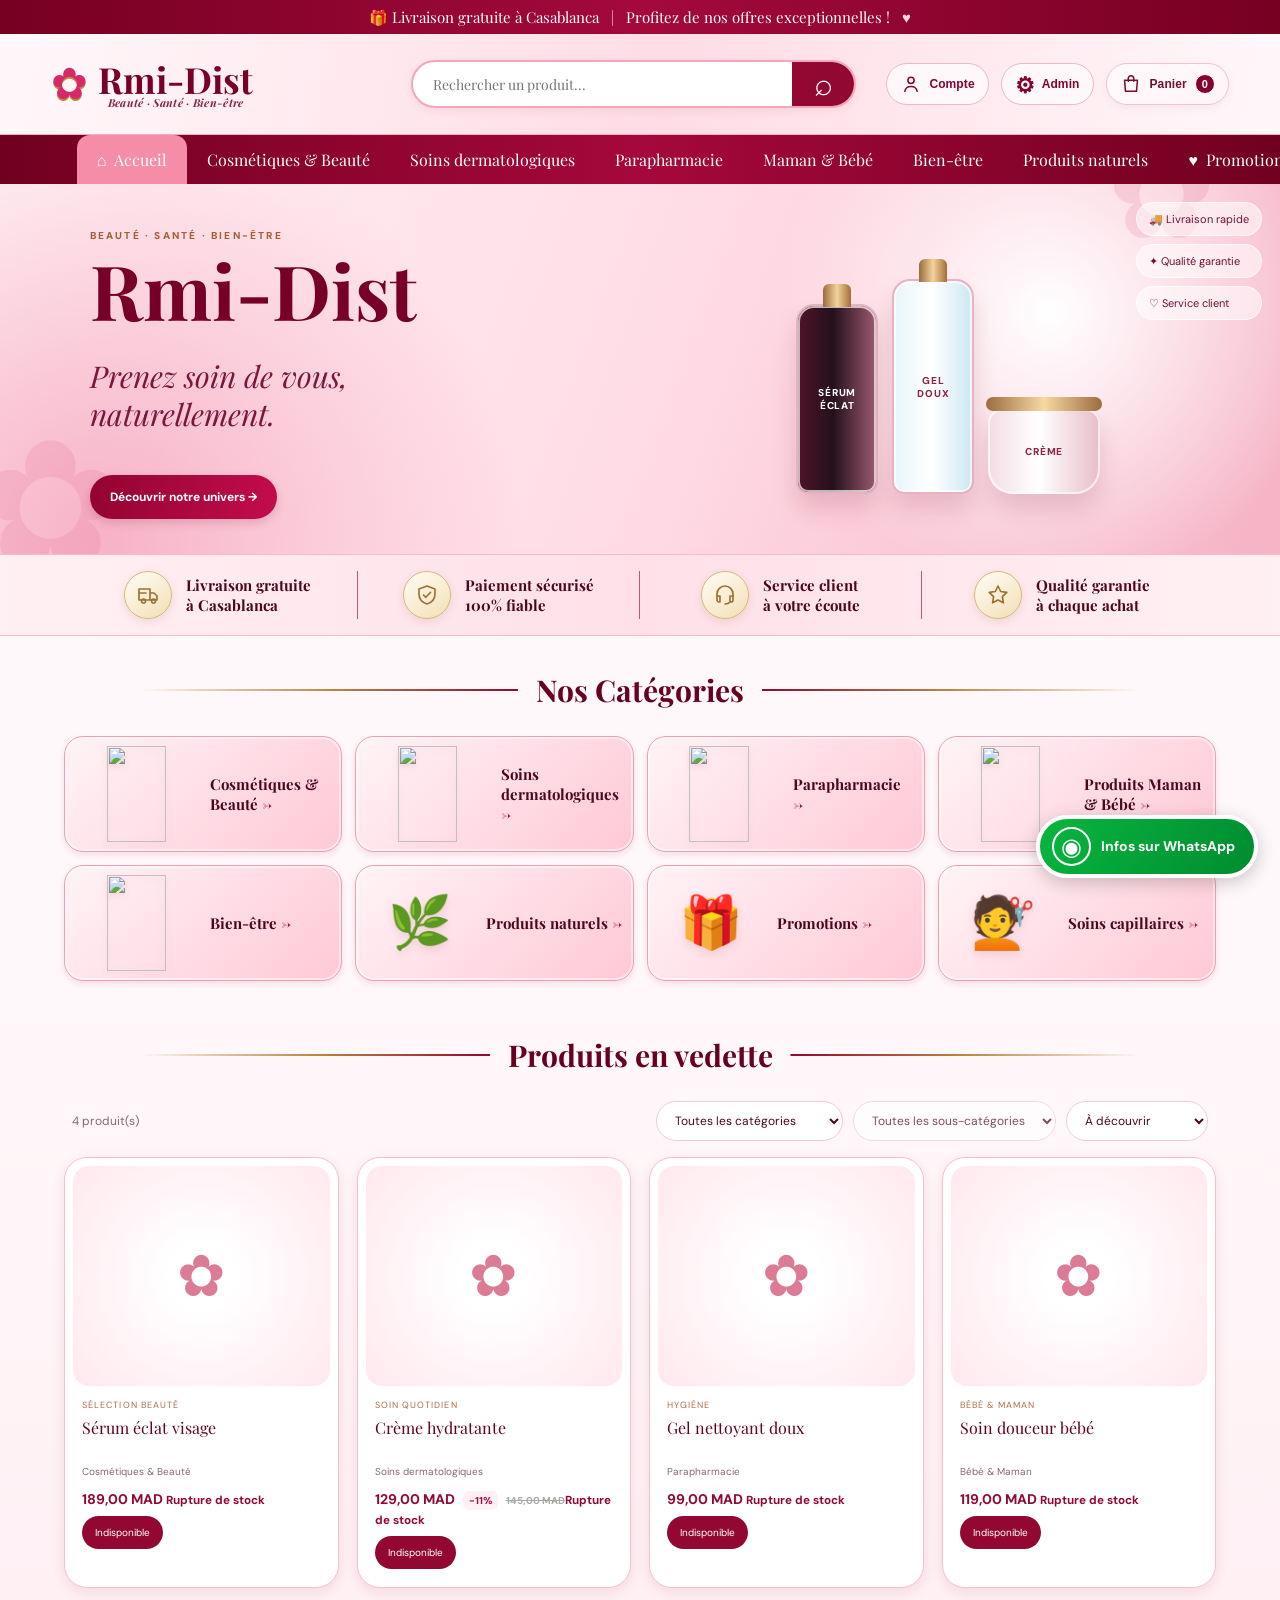
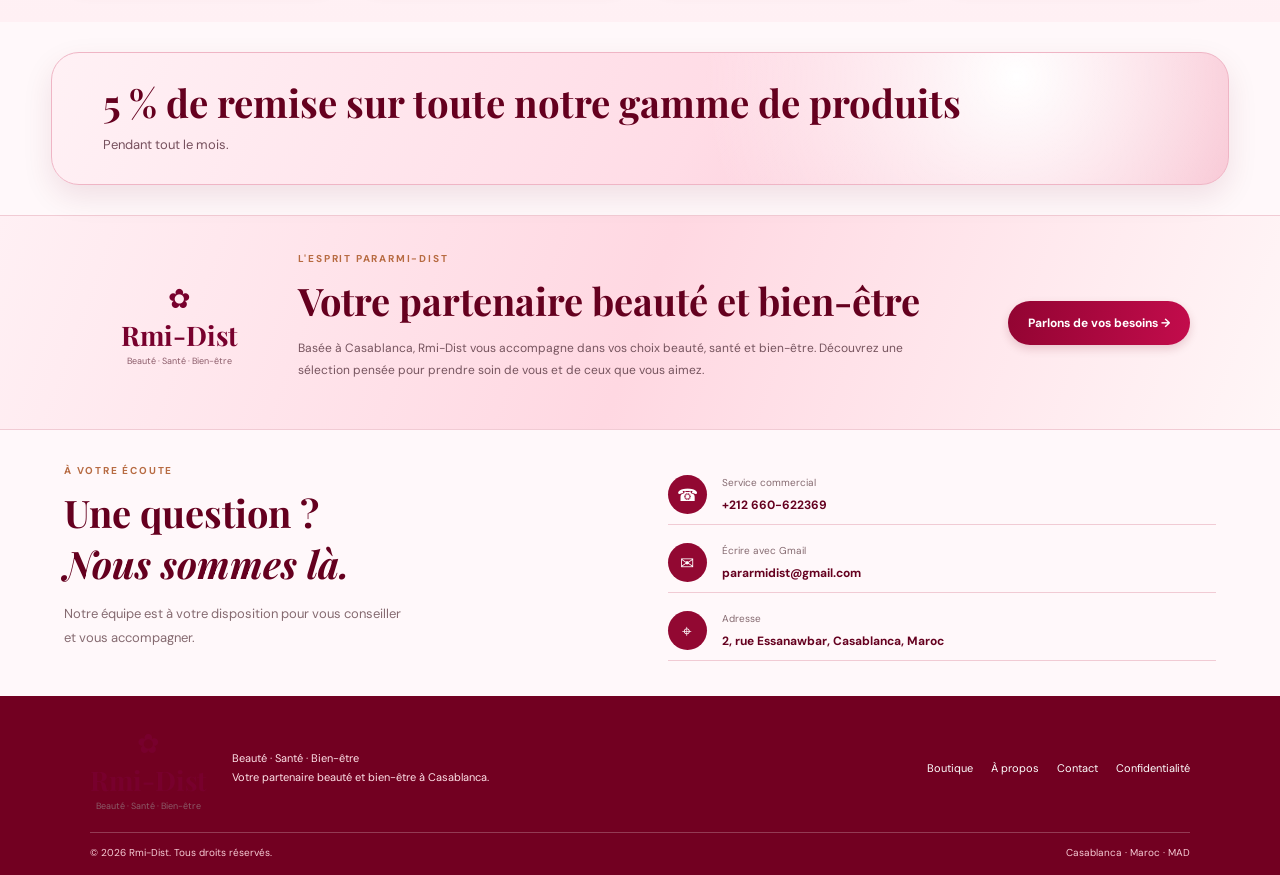
==== commit a73c6810: "Add checkout field length validation" ====
--- a/index.html
+++ b/index.html
@@ -61,7 +61,7 @@
   <div class="drawer-backdrop" id="drawer-backdrop"></div>
   <aside class="drawer" id="cart-drawer" aria-label="Panier"><div class="drawer-head"><h3>Votre panier</h3><button class="close-btn" data-close>×</button></div><div id="cart-lines" class="cart-lines"></div><div class="cart-foot"><div class="cart-total"><span>Total estimatif</span><b id="cart-total">0,00 MAD</b></div><p class="tiny">Livraison gratuite à Casablanca. Les autres villes sont facturées selon leur tarif configuré.</p><button class="btn btn-dark full" id="checkout">Passer ma commande</button></div></aside>
   <div class="checkout-backdrop" id="checkout-backdrop"></div>
-  <section class="checkout-modal" id="checkout-modal" aria-label="Finaliser la commande"><div class="modal-head"><div><p class="eyebrow">COMMANDE</p><h3>Vos coordonnées</h3></div><button class="close-btn" id="checkout-close" type="button">×</button></div><form id="checkout-form" onsubmit="return false"><label for="c-name">Nom complet *</label><input id="c-name" required autocomplete="name"><label for="c-phone">Téléphone *</label><input id="c-phone" required type="tel" autocomplete="tel" placeholder="+212…"><label for="c-email">Adresse e-mail (pour la facture)</label><input id="c-email" type="email" autocomplete="email"><label for="c-city">Ville *</label><input id="c-city" required autocomplete="address-level2" list="shipping-city-options"><datalist id="shipping-city-options"></datalist><label for="c-address">Adresse de livraison *</label><textarea id="c-address" required autocomplete="street-address"></textarea><label for="c-notes">Notes (facultatif)</label><textarea id="c-notes"></textarea><p class="free-delivery-note">🚚 Casablanca : livraison gratuite. Les autres villes : tarifs affichés selon la ville sélectionnée.</p><div id="checkout-price-summary" class="checkout-price-summary"></div><button class="btn btn-dark full" id="place-order" type="button">Confirmer ma commande</button></form></section>
+  <section class="checkout-modal" id="checkout-modal" aria-label="Finaliser la commande"><div class="modal-head"><div><p class="eyebrow">COMMANDE</p><h3>Vos coordonnées</h3></div><button class="close-btn" id="checkout-close" type="button">×</button></div><form id="checkout-form" onsubmit="return false"><label for="c-name">Nom complet *</label><input id="c-name" required minlength="2" maxlength="120" autocomplete="name"><label for="c-phone">Téléphone *</label><input id="c-phone" required type="tel" minlength="6" maxlength="30" autocomplete="tel" placeholder="+212…"><label for="c-email">Adresse e-mail (pour la facture)</label><input id="c-email" type="email" maxlength="254" autocomplete="email"><label for="c-city">Ville *</label><input id="c-city" required minlength="2" maxlength="100" autocomplete="address-level2" list="shipping-city-options"><datalist id="shipping-city-options"></datalist><label for="c-address">Adresse de livraison *</label><textarea id="c-address" required minlength="5" maxlength="500" autocomplete="street-address"></textarea><label for="c-notes">Notes (facultatif)</label><textarea id="c-notes" maxlength="1000"></textarea><p class="free-delivery-note">🚚 Casablanca : livraison gratuite. Les autres villes : tarifs affichés selon la ville sélectionnée.</p><div id="checkout-price-summary" class="checkout-price-summary"></div><button class="btn btn-dark full" id="place-order" type="button">Confirmer ma commande</button></form></section>
   <div class="modal-backdrop" id="account-backdrop"></div><section class="modal" id="account-modal"><div class="modal-head"><div><p class="eyebrow">ESPACE CLIENT</p><h3>Mon compte</h3></div><button class="close-btn" id="account-close">×</button></div><div id="account-content"></div></section><div class="modal-backdrop" id="modal-backdrop"></div><section class="modal" id="admin-modal"><div class="modal-head"><div><p class="eyebrow">ESPACE PRIVÉ</p><h3>Administration</h3></div><button class="close-btn" data-modal-close>×</button></div><div id="admin-content"></div></section><div class="modal-backdrop" id="privacy-backdrop"></div><section class="modal" id="privacy-modal"><div class="modal-head"><div><p class="eyebrow">INFORMATIONS CLIENTS</p><h3>Politique de confidentialité</h3></div><button class="close-btn" data-privacy-close>×</button></div><div class="admin-panel privacy-content"><p>ParaRmi-Dist utilise les informations saisies lors d’une commande pour enregistrer la demande, contacter le client et organiser la livraison.</p><h4>Informations utilisées</h4><ul><li>Nom et numéro de téléphone ;</li><li>Adresse e-mail si elle est fournie ;</li><li>Ville, adresse de livraison et notes ;</li><li>Produits commandés, quantités et historique de commande.</li></ul><h4>Utilisation et conservation</h4><p>Ces informations servent au traitement des commandes, au suivi client, à la livraison et à la gestion des stocks. Les données de commande sont enregistrées dans la base de données du site. Elles sont conservées pendant la durée nécessaire à ces opérations et aux obligations légales applicables.</p><h4>Panier et paiement</h4><p>Le panier est mémorisé dans le navigateur pour faciliter la commande. Le paiement proposé actuellement sur le site est le paiement à la livraison ; le formulaire de commande ne demande pas de coordonnées bancaires.</p><h4>Vos demandes</h4><p>Pour demander l’accès à vos informations, leur correction ou poser une question sur leur utilisation, contactez-nous via la rubrique <a href="#contact" data-privacy-close>Contact</a>.</p><p class="tiny">Cette notice présente les usages actuellement prévus par le site. Les coordonnées juridiques du responsable du traitement et les mentions légales complètes devront être ajoutées avant le lancement officiel.</p></div></section><div class="toast" id="toast" role="status"></div>
   <script src="app.js"></script>
 </body></html>
--- a/styles.css
+++ b/styles.css
@@ -229,6 +229,11 @@
 .order-success-card h2{font-family:"Playfair Display",serif;font-size:27px;margin:8px 0 12px}
 .order-success-card p{font-size:13px;line-height:1.65}
 .order-success-mark{width:58px;height:58px;margin:0 auto 12px;border-radius:50%;display:grid;place-items:center;background:#168c48;color:white;font-size:32px;font-weight:800}
+.order-success-mark{animation:order-success-pop .42s cubic-bezier(.2,.8,.2,1) both}
+.order-success-status{display:flex;align-items:center;justify-content:center;gap:7px;width:max-content;max-width:100%;margin:0 auto 12px;padding:7px 12px;border:1px solid #b7e3c6;border-radius:999px;background:#eaf8ef;color:#14763b;font-size:11px;font-weight:800;letter-spacing:.045em}
+.order-success-status span{display:grid;place-items:center;width:17px;height:17px;border-radius:50%;background:#168c48;color:#fff;font-size:12px}
+@keyframes order-success-pop{0%{opacity:0;transform:scale(.55)}75%{transform:scale(1.12)}100%{opacity:1;transform:scale(1)}}
+@media(prefers-reduced-motion:reduce){.order-success-mark{animation:none}}
 .order-success-total{padding:12px;border-radius:10px;background:#fff;font-size:15px!important}
 .order-success-note{color:#806b72;font-size:11px!important}
 .order-success-card .btn{margin-top:9px}
@@ -238,60 +243,3 @@
 .brand-text{display:flex;align-items:center;gap:10px;text-decoration:none;color:#760027;width:auto;min-width:220px}.brand-lotus{font-size:44px;line-height:1;color:#d62969;text-shadow:0 2px 0 #bd8740}.brand-wordmark{font-family:"Playfair Display",serif;font-size:36px;font-weight:700;line-height:1}.brand-wordmark small{display:block;font-family:"Playfair Display",serif;font-size:11px;font-style:italic;text-align:center;color:#8b2446;letter-spacing:.3px}.brand-badge{display:inline-grid;justify-items:center;gap:2px;color:#78002d;font-family:"Playfair Display",serif;font-size:27px}.brand-badge small{font-family:"DM Sans",sans-serif;font-size:9px;color:#8b5b69}
 .hero-redesign{position:relative;isolation:isolate;display:flex;align-items:center;justify-content:space-between;min-height:310px;padding:35px clamp(24px,7vw,105px);overflow:hidden;background:radial-gradient(circle at 82% 35%,#fff 0,transparent 26%),radial-gradient(circle at 8% 95%,#f7b2c7 0,transparent 34%),linear-gradient(110deg,#fff0f4 0%,#ffdce6 52%,#f5b3c6 100%)}.hero-redesign:before,.hero-redesign:after{content:"✿";position:absolute;z-index:-1;color:#e56a91;opacity:.18;font-size:180px}.hero-redesign:before{left:-25px;bottom:-70px}.hero-redesign:after{right:5%;top:-75px;font-size:130px}.hero-copy{position:relative;z-index:2;max-width:48%;color:#65001f}.hero-kicker{font-size:10px;letter-spacing:.22em;font-weight:800;color:#a35e36}.hero-copy h1{font-family:"Playfair Display",serif;font-size:clamp(44px,6vw,76px);line-height:1;margin:8px 0;color:#760027}.hero-tagline{font-family:"Playfair Display",serif;font-size:clamp(20px,2.5vw,30px);font-style:italic;line-height:1.25;color:#7b173c}.hero-products{position:relative;z-index:1;display:flex;align-items:flex-end;justify-content:center;gap:14px;width:44%;height:250px}.hero-bottle,.hero-jar{position:relative;display:flex;align-items:center;justify-content:center;text-align:center;font-size:10px;font-weight:800;letter-spacing:.08em;color:#8b2446;box-shadow:0 15px 24px #71002025,inset 0 0 0 2px #ffffffb0}.hero-bottle{width:82px;height:190px;border-radius:18px 18px 12px 12px;background:linear-gradient(90deg,#f9e8ed,#fff 40%,#eab8c7);border:2px solid #e7b2c2}.hero-bottle:before{content:"";position:absolute;top:-22px;width:28px;height:23px;border-radius:6px 6px 0 0;background:linear-gradient(90deg,#9a6b3e,#f3d39c,#a46d37)}.bottle-cleanser{height:215px;background:linear-gradient(90deg,#e8f5fa,#fff 48%,#cde7f2)}.bottle-serum{background:linear-gradient(90deg,#501329,#24101b 45%,#9c5b71);color:#fff}.hero-jar{width:112px;height:85px;border-radius:14px 14px 25px 25px;background:linear-gradient(90deg,#f3dce3,#fff 45%,#e7bdc9)}.hero-jar:before{content:"";position:absolute;top:-12px;left:-2px;right:-2px;height:14px;border-radius:7px;background:linear-gradient(90deg,#9b6c40,#f7d9a1,#9b6c40)}.hero-assurances{position:absolute;right:18px;top:18px;display:grid;gap:8px;color:#6e1232;font-size:11px}.hero-assurances span{padding:9px 12px;border:1px solid #ffffffa8;border-radius:20px;background:#fff8}.hero-redesign .btn{margin-top:12px}
 @media(max-width:700px){.brand-text{min-width:0}.brand-lotus{font-size:32px}.brand-wordmark{font-size:27px}.brand-wordmark small{font-size:9px}.hero-redesign{min-height:290px;padding:22px 18px;align-items:flex-start}.hero-copy{max-width:62%}.hero-copy h1{font-size:42px}.hero-tagline{font-size:19px}.hero-products{position:absolute;right:6px;bottom:5px;width:45%;height:170px;gap:6px}.hero-bottle{width:49px;height:130px;font-size:7px}.bottle-cleanser{height:150px}.hero-jar{width:66px;height:55px;font-size:7px}.hero-assurances{display:none}.hero-redesign .btn{font-size:10px;padding:10px 12px}}
-
-/* Accueil Rmi-Dist — adaptation de la maquette fournie */
-.announcement{height:auto;min-height:36px;justify-content:space-between;padding:6px clamp(16px,3vw,48px);gap:16px;font-family:"DM Sans",sans-serif;font-weight:700;font-size:12px}
-.announcement a{color:#fff}
-.site-header{min-height:94px}
-.main-nav{padding:0 clamp(8px,2vw,28px);font-size:14px;overflow-x:auto;justify-content:flex-start;gap:2px}
-.main-nav a{padding:14px clamp(9px,1.3vw,20px)}
-.hero-redesign{min-height:225px;padding:30px clamp(24px,10vw,170px);background:radial-gradient(ellipse at 85% 45%,#fff 0,transparent 30%),radial-gradient(circle at 10% 90%,#f68eb0 0,transparent 34%),linear-gradient(100deg,#ffe8ef,#ffd0df 55%,#fff0f5)}
-.hero-copy{max-width:52%}
-.hero-copy h1{font-family:"Great Vibes","Playfair Display",serif;font-size:clamp(38px,4.5vw,62px);line-height:1.05;color:#b00045;text-shadow:0 2px 0 #fff}
-.hero-products{height:190px;width:42%}
-.hero-assurances{display:none}
-.categories-section{padding-top:18px;padding-bottom:12px;background:linear-gradient(180deg,#fff8fa,#ffeef3)}
-.categories-section .ornament-heading{display:none}
-.category-grid{grid-template-columns:repeat(8,minmax(0,1fr));gap:10px}
-.category-card{min-height:164px;padding:0;display:flex;flex-direction:column;gap:4px;justify-content:flex-end;overflow:hidden;border-radius:18px;background:#fff;box-shadow:0 5px 12px #9b17421a}
-.category-card .category-art{width:100%;height:112px;object-fit:cover;font-size:54px;display:grid;place-items:center;background:linear-gradient(135deg,#ffe6ed,#fff7fa)}
-.category-card b{width:100%;min-height:45px;padding:5px 8px 8px;display:flex;align-items:center;justify-content:space-between;gap:4px;font-size:12px;line-height:1.15;text-align:left;color:#87002f}
-.category-card i{display:inline-grid;place-items:center;min-width:22px;height:22px;border-radius:50%;background:#a5003d;color:white}
-.shop-section{padding-top:12px}
-.shop-section .ornament-heading{margin-bottom:14px}
-.ornament-heading h2{color:#b00045;font-size:clamp(24px,3vw,32px)}
-.shop-tools{margin-bottom:12px}
-.product-grid{grid-template-columns:repeat(5,minmax(0,1fr));gap:12px}
-.product-card{border-radius:18px;padding:6px;background:linear-gradient(145deg,#fff,#fff6f9)}
-.product-image{height:150px;position:relative;background:linear-gradient(145deg,#fff,#ffeef3)}
-.product-info{padding:8px 7px 7px}
-.product-name{display:block;width:100%;padding:0;border:0;background:none;text-align:center;cursor:pointer;font-size:13px;min-height:34px;color:#2d1720}
-.product-brand{display:none}
-.product-meta{display:none}
-.product-buy{display:flex;flex-direction:column;gap:5px;margin-top:7px}
-.price{font-size:15px;color:#c00039}
-.mini-btn{width:100%;padding:7px 10px;font-size:11px}
-.product-discount{position:absolute;left:9px;top:9px;background:#f00036;color:white;border-radius:20px;padding:5px 9px;font-size:11px;font-weight:800}
-.favorite-btn{position:absolute;right:8px;top:8px;width:28px;height:28px;border:0;border-radius:50%;background:#ffffffdb;color:#bd0043;font-size:24px;line-height:1;cursor:pointer}
-.favorite-btn.is-favorite{background:#bd0043;color:#fff}
-.product-detail-trigger:hover{text-decoration:underline}
-.mockup-offers{display:grid;grid-template-columns:1.15fr 1fr .8fr;gap:14px;padding-top:12px;padding-bottom:30px;background:#fff4f7}
-.mockup-offer-card{min-height:132px;border-radius:20px;padding:18px 22px;display:flex;align-items:center;justify-content:space-between;gap:10px;overflow:hidden;box-shadow:0 4px 13px #8c174022;border:1px solid #f3c0ce}
-.mockup-offer-card h2{margin:0 0 8px;font-family:"Playfair Display",serif;font-size:clamp(18px,2vw,26px);line-height:1.1;color:#a40040}
-.mockup-offer-card p{margin:0 0 12px;font-size:12px;color:#8e2548}
-.mockup-offer-card>span{font-size:64px}
-.offer-special{background:linear-gradient(115deg,#d5005a,#ff2e8b);color:white}
-.offer-special h2{color:#fff;font-style:italic;font-size:clamp(24px,2.6vw,34px)}
-.offer-news{background:linear-gradient(120deg,#fff,#ffe8f0)}
-.offer-arrivals{background:linear-gradient(120deg,#ffe0ea,#fff8fa)}
-.offer-icon{font-size:45px}
-.btn-gold{background:#ffd000;color:#8a0030;padding:10px 20px}
-.footer-privacy{border:0;background:none;color:inherit;font-size:inherit;cursor:pointer;padding:0}
-.product-detail-modal{max-width:760px}
-.detail-layout{display:grid;grid-template-columns:minmax(180px,1fr) 1fr;gap:24px;align-items:center}
-.detail-image{min-height:220px;display:grid;place-items:center;background:#fff0f4;border-radius:14px;color:#c06a86;font-size:65px}
-.detail-image img{max-width:100%;max-height:300px;object-fit:contain}
-.detail-price{font-size:22px;font-weight:800;color:#b00045}
-.detail-price s{font-size:14px;color:#999}
-@media(max-width:1050px){.category-grid{grid-template-columns:repeat(4,minmax(0,1fr))}.product-grid{grid-template-columns:repeat(3,minmax(0,1fr))}.announcement{flex-wrap:wrap;justify-content:center}}
-@media(max-width:700px){.announcement{font-size:10px;gap:8px}.main-nav{display:none;position:absolute;top:100%;left:0;right:0;z-index:30;flex-direction:column;padding:8px 12px;background:#82002f}.main-nav.show{display:flex}.main-nav a{padding:12px}.hero-redesign{min-height:250px;padding:22px 18px}.hero-copy{max-width:70%}.hero-copy h1{font-size:38px}.hero-products{width:38%;height:150px;right:0}.category-grid{grid-template-columns:repeat(2,minmax(0,1fr))}.category-card{min-height:150px}.category-card .category-art{height:105px}.product-grid{grid-template-columns:repeat(2,minmax(0,1fr));gap:9px}.product-image{height:130px}.mockup-offers{grid-template-columns:1fr;padding:16px}.mockup-offer-card{min-height:120px}.detail-layout{grid-template-columns:1fr}.shop-tools{align-items:flex-start;flex-direction:column}.shop-filters{width:100%;flex-wrap:wrap}.shop-tools select{max-width:100%}}
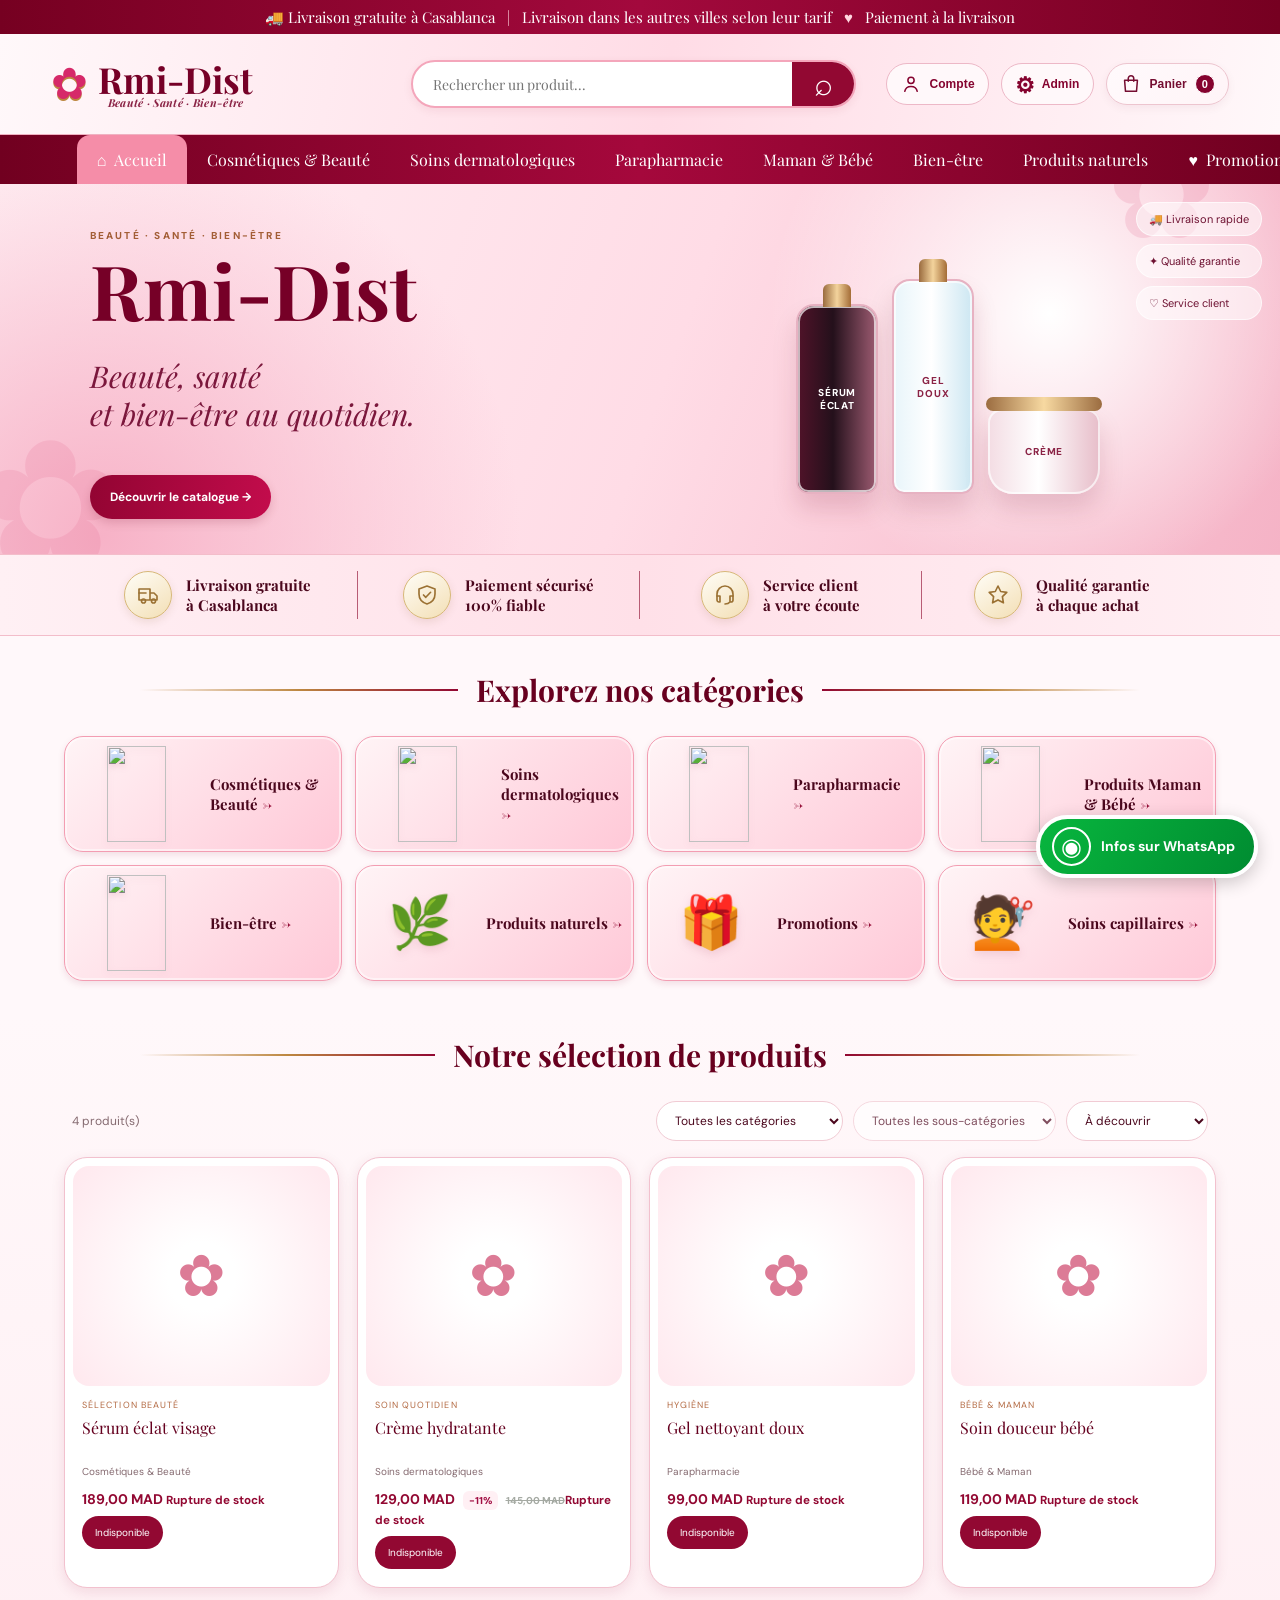
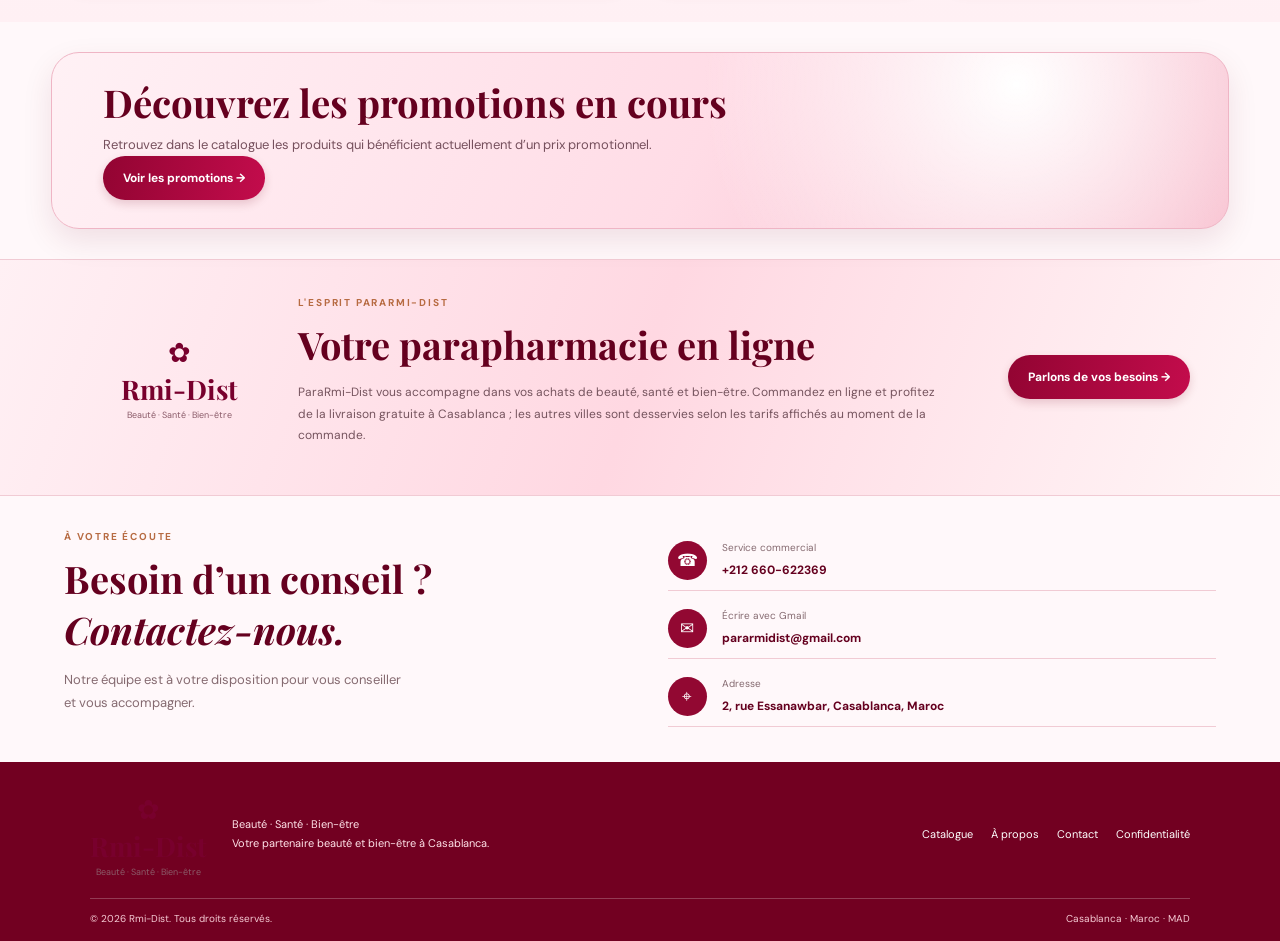
==== commit b69085e3: "Adapter les textes de l’accueil à ParaRmi-Dist" ====
--- a/index.html
+++ b/index.html
@@ -11,17 +11,17 @@
   <script src="https://cdn.jsdelivr.net/npm/@supabase/supabase-js@2"></script>
 </head>
 <body>
-  <div class="announcement">🎁 Livraison gratuite à Casablanca <span>|</span> Profitez de nos offres exceptionnelles ! <span>♥</span></div>
+  <div class="announcement">🚚 Livraison gratuite à Casablanca <span>|</span> Livraison dans les autres villes selon leur tarif <span>♥</span> Paiement à la livraison</div>
   <header class="site-header">
     <a class="brand brand-text" href="#" aria-label="Rmi-Dist accueil"><span class="brand-lotus" aria-hidden="true">✿</span><span class="brand-wordmark">Rmi-Dist<small>Beauté · Santé · Bien-être</small></span></a>
-    <div class="header-search"><label class="sr-only" for="search">Rechercher un produit</label><input id="search" type="search" placeholder="Rechercher un produit..."><button type="button" aria-label="Rechercher" onclick="document.querySelector('#boutique').scrollIntoView({behavior:'smooth'})">⌕</button></div>
+    <div class="header-search"><label class="sr-only" for="search">Rechercher un produit</label><input id="search" type="search" placeholder="Rechercher un produit..."><button type="button" id="search-submit" aria-label="Afficher les résultats de recherche">⌕</button></div>
     <div class="header-actions"><button class="icon-btn account-btn" id="account-open" title="Compte client" aria-label="Ouvrir mon compte"><svg class="header-icon account-icon" viewBox="0 0 24 24" aria-hidden="true" focusable="false"><circle cx="12" cy="8" r="3.4"/><path d="M5.2 20c.6-3.5 3.1-5.4 6.8-5.4s6.2 1.9 6.8 5.4"/></svg><small>Compte</small></button><button class="icon-btn account-btn" id="admin-open" title="Administration" aria-label="Administration"><span>⚙</span><small>Admin</small></button><button class="cart-button" id="cart-open" aria-label="Ouvrir mon panier"><svg class="header-icon cart-icon" viewBox="0 0 24 24" aria-hidden="true" focusable="false"><path d="M5 8h14l-1 12H6L5 8Z"/><path d="M9 9V6a3 3 0 0 1 6 0v3"/></svg><span class="cart-label">Panier</span><b id="cart-count">0</b></button><button class="menu-btn" id="menu-toggle">☰</button></div>
   </header>
   <nav class="main-nav" id="main-nav">
     <a class="active" href="#">⌂ &nbsp;Accueil</a><a href="#categories" data-category="Cosmétiques & Beauté">Cosmétiques & Beauté</a><a href="#categories" data-category="Soins dermatologiques">Soins dermatologiques</a><a href="#categories" data-category="Parapharmacie">Parapharmacie</a><a href="#categories" data-category="Produits Maman & Bébé">Maman & Bébé</a><a href="#categories" data-category="Bien-être">Bien-être</a><a href="#categories" data-category="Produits Naturels">Produits naturels</a><a href="#categories" data-category="__promotions__">♥ &nbsp;Promotions</a><a href="#categories" data-category="Soins Capillaires">Soins capillaires</a><a href="#contact">✉ &nbsp;Contact</a>
   </nav>
   <main>
-    <section class="hero hero-redesign" aria-label="Bienvenue chez Rmi-Dist"><div class="hero-copy"><p class="hero-kicker">BEAUTÉ · SANTÉ · BIEN-ÊTRE</p><h1>Rmi-Dist</h1><p class="hero-tagline">Prenez soin de vous,<br>naturellement.</p><a class="btn btn-dark" href="#boutique">Découvrir notre univers →</a></div><div class="hero-products" aria-hidden="true"><div class="hero-bottle bottle-serum"><span>SÉRUM<br>ÉCLAT</span></div><div class="hero-bottle bottle-cleanser"><span>GEL<br>DOUX</span></div><div class="hero-jar"><span>CRÈME</span></div></div><div class="hero-assurances"><span>🚚 Livraison rapide</span><span>✦ Qualité garantie</span><span>♡ Service client</span></div></section>
+    <section class="hero hero-redesign" aria-label="Bienvenue chez Rmi-Dist"><div class="hero-copy"><p class="hero-kicker">BEAUTÉ · SANTÉ · BIEN-ÊTRE</p><h1>Rmi-Dist</h1><p class="hero-tagline">Beauté, santé<br>et bien-être au quotidien.</p><a class="btn btn-dark" href="#boutique">Découvrir le catalogue →</a></div><div class="hero-products" aria-hidden="true"><div class="hero-bottle bottle-serum"><span>SÉRUM<br>ÉCLAT</span></div><div class="hero-bottle bottle-cleanser"><span>GEL<br>DOUX</span></div><div class="hero-jar"><span>CRÈME</span></div></div><div class="hero-assurances"><span>🚚 Livraison rapide</span><span>✦ Qualité garantie</span><span>♡ Service client</span></div></section>
     <section class="trust-strip" aria-label="Nos engagements">
       <div><b class="trust-icon"><svg viewBox="0 0 24 24" aria-hidden="true"><path d="M3 6h11v11H3zM14 10h4l3 3v4h-7z"/><circle cx="7.5" cy="18" r="2"/><circle cx="17.5" cy="18" r="2"/><path d="M3 10h7"/></svg></b><span>Livraison gratuite<br>à Casablanca</span></div>
       <div><b class="trust-icon"><svg viewBox="0 0 24 24" aria-hidden="true"><path d="M12 3 20 6v5c0 5-3.4 8.5-8 10-4.6-1.5-8-5-8-10V6z"/><path d="m8.5 12 2.3 2.3 4.8-5"/></svg></b><span>Paiement sécurisé<br>100% fiable</span></div>
@@ -29,7 +29,7 @@
       <div><b class="trust-icon"><svg viewBox="0 0 24 24" aria-hidden="true"><path d="m12 3 2.7 5.5 6.1.9-4.4 4.3 1 6.1-5.4-2.9-5.4 2.9 1-6.1-4.4-4.3 6.1-.9z"/></svg></b><span>Qualité garantie<br>à chaque achat</span></div>
     </section>
     <section class="section categories-section" id="categories">
-      <div class="ornament-heading"><span></span><h2>Nos Catégories</h2><span></span></div>
+      <div class="ornament-heading"><span></span><h2>Explorez nos catégories</h2><span></span></div>
       <div class="category-grid">
         <button class="category-card" data-category="Cosmétiques & Beauté"><img class="category-art" src="assets/category-1.jpg" alt=""><b>Cosmétiques & Beauté <i>→</i></b></button>
         <button class="category-card" data-category="Soins dermatologiques"><img class="category-art" src="assets/category-2.jpg" alt=""><b>Soins dermatologiques <i>→</i></b></button>
@@ -42,21 +42,22 @@
       </div>
     </section>
     <section class="section shop-section" id="boutique">
-      <div class="ornament-heading"><span></span><h2>Produits en vedette</h2><span></span></div>
-      <div class="shop-tools"><span class="muted" id="product-total">Notre sélection</span><div class="shop-filters"><select id="category-filter"><option value="">Toutes les catégories</option><option>Cosmétiques & Beauté</option><option>Soins dermatologiques</option><option>Parapharmacie</option><option value="Bébé & Maman">Produits Maman & Bébé</option><option>Bien-être</option><option>Soins capillaires</option><option>Produits naturels</option><option value="__promotions__">Promotions</option></select><select id="subcategory-filter" disabled><option value="">Toutes les sous-catégories</option></select><select id="sort"><option value="featured">À découvrir</option><option value="price-asc">Prix croissant</option><option value="price-desc">Prix décroissant</option><option value="name">Nom A–Z</option></select></div></div>
+      <div class="ornament-heading"><span></span><h2>Notre sélection de produits</h2><span></span></div>
+      <div class="shop-tools"><span class="muted" id="product-total">Notre sélection</span><div class="shop-filters"><select id="category-filter"><option value="">Toutes les catégories</option><option>Cosmétiques & Beauté</option><option>Soins dermatologiques</option><option>Parapharmacie</option><option value="Produits Maman & Bébé">Produits Maman & Bébé</option><option>Bien-être</option><option>Soins capillaires</option><option>Produits naturels</option><option value="__promotions__">Promotions</option></select><select id="subcategory-filter" disabled><option value="">Toutes les sous-catégories</option></select><select id="sort"><option value="featured">À découvrir</option><option value="price-asc">Prix croissant</option><option value="price-desc">Prix décroissant</option><option value="name">Nom A–Z</option></select></div></div>
       <div class="product-grid" id="products"><div class="loading">Chargement de la boutique…</div></div>
     </section>
 
     <section class="whatsapp-offer section" aria-labelledby="whatsapp-offer-title">
       <div class="whatsapp-offer-copy">
-        <h2 id="whatsapp-offer-title">5 % de remise sur toute notre gamme de produits</h2>
-        <p class="offer-period">Pendant tout le mois.</p>
+        <h2 id="whatsapp-offer-title">Découvrez les promotions en cours</h2>
+        <p class="offer-period">Retrouvez dans le catalogue les produits qui bénéficient actuellement d’un prix promotionnel.</p>
+        <a class="btn btn-dark" href="#boutique" data-category="__promotions__">Voir les promotions →</a>
       </div>
     </section>
-    <section class="brand-band" id="apropos"><span class="brand-badge">✿ <b>Rmi-Dist</b><small>Beauté · Santé · Bien-être</small></span><div><p class="eyebrow">L'ESPRIT PARARMI-DIST</p><h2>Votre partenaire beauté et bien-être</h2><p>Basée à Casablanca, Rmi-Dist vous accompagne dans vos choix beauté, santé et bien-être. Découvrez une sélection pensée pour prendre soin de vous et de ceux que vous aimez.</p></div><a class="btn btn-dark" href="#contact">Parlons de vos besoins →</a></section>
-    <section class="section contact-section" id="contact"><div><p class="eyebrow">À VOTRE ÉCOUTE</p><h2>Une question ?<br><em>Nous sommes là.</em></h2><p>Notre équipe est à votre disposition pour vous conseiller et vous accompagner.</p></div><div class="contact-details"><a href="tel:+212660622369"><span>☎</span><div><small>Service commercial</small><b>+212 660-622369</b></div></a><a href="https://mail.google.com/mail/?view=cm&fs=1&to=pararmidist@gmail.com" target="_blank" rel="noopener noreferrer"><span>✉</span><div><small>Écrire avec Gmail</small><b>pararmidist@gmail.com</b></div></a><div><span>⌖</span><div><small>Adresse</small><b>2, rue Essanawbar, Casablanca, Maroc</b></div></div></div></section>
+    <section class="brand-band" id="apropos"><span class="brand-badge">✿ <b>Rmi-Dist</b><small>Beauté · Santé · Bien-être</small></span><div><p class="eyebrow">L'ESPRIT PARARMI-DIST</p><h2>Votre parapharmacie en ligne</h2><p>ParaRmi-Dist vous accompagne dans vos achats de beauté, santé et bien-être. Commandez en ligne et profitez de la livraison gratuite à Casablanca ; les autres villes sont desservies selon les tarifs affichés au moment de la commande.</p></div><a class="btn btn-dark" href="#contact">Parlons de vos besoins →</a></section>
+    <section class="section contact-section" id="contact"><div><p class="eyebrow">À VOTRE ÉCOUTE</p><h2>Besoin d’un conseil ?<br><em>Contactez-nous.</em></h2><p>Notre équipe est à votre disposition pour vous conseiller et vous accompagner.</p></div><div class="contact-details"><a href="tel:+212660622369"><span>☎</span><div><small>Service commercial</small><b>+212 660-622369</b></div></a><a href="https://mail.google.com/mail/?view=cm&fs=1&to=pararmidist@gmail.com" target="_blank" rel="noopener noreferrer"><span>✉</span><div><small>Écrire avec Gmail</small><b>pararmidist@gmail.com</b></div></a><div><span>⌖</span><div><small>Adresse</small><b>2, rue Essanawbar, Casablanca, Maroc</b></div></div></div></section>
   </main>
-  <footer><div class="footer-main"><span class="brand-badge">✿ <b>Rmi-Dist</b><small>Beauté · Santé · Bien-être</small></span><p>Beauté · Santé · Bien-être<br>Votre partenaire beauté et bien-être à Casablanca.</p><div class="footer-links"><a href="#boutique">Boutique</a><a href="#apropos">À propos</a><a href="#contact">Contact</a><a href="#" id="privacy-link">Confidentialité</a></div></div><div class="footer-bottom"><span>© <span id="year"></span> Rmi-Dist. Tous droits réservés.</span><span>Casablanca · Maroc · MAD</span></div></footer>
+  <footer><div class="footer-main"><span class="brand-badge">✿ <b>Rmi-Dist</b><small>Beauté · Santé · Bien-être</small></span><p>Beauté · Santé · Bien-être<br>Votre partenaire beauté et bien-être à Casablanca.</p><div class="footer-links"><a href="#boutique">Catalogue</a><a href="#apropos">À propos</a><a href="#contact">Contact</a><a href="#" id="privacy-link">Confidentialité</a></div></div><div class="footer-bottom"><span>© <span id="year"></span> Rmi-Dist. Tous droits réservés.</span><span>Casablanca · Maroc · MAD</span></div></footer>
   <a class="whatsapp-float" href="https://wa.me/212660622369?text=Bienvenue%20sur%20le%20WhatsApp%20officiel%20de%20notre%20soci%C3%A9t%C3%A9%20Rmi-Dist.%20Merci%20de%20nous%20contacter.%20Notre%20%C3%A9quipe%20est%20%C3%A0%20votre%20%C3%A9coute%20pour%20vous%20accompagner%20dans%20vos%20achats." target="_blank" rel="noopener noreferrer" aria-label="Contacter le WhatsApp officiel de Rmi-Dist"><span>◉</span><b>Infos sur WhatsApp</b></a>
   <div class="drawer-backdrop" id="drawer-backdrop"></div>
   <aside class="drawer" id="cart-drawer" aria-label="Panier"><div class="drawer-head"><h3>Votre panier</h3><button class="close-btn" data-close>×</button></div><div id="cart-lines" class="cart-lines"></div><div class="cart-foot"><div class="cart-total"><span>Total estimatif</span><b id="cart-total">0,00 MAD</b></div><p class="tiny">Livraison gratuite à Casablanca. Les autres villes sont facturées selon leur tarif configuré.</p><button class="btn btn-dark full" id="checkout">Passer ma commande</button></div></aside>
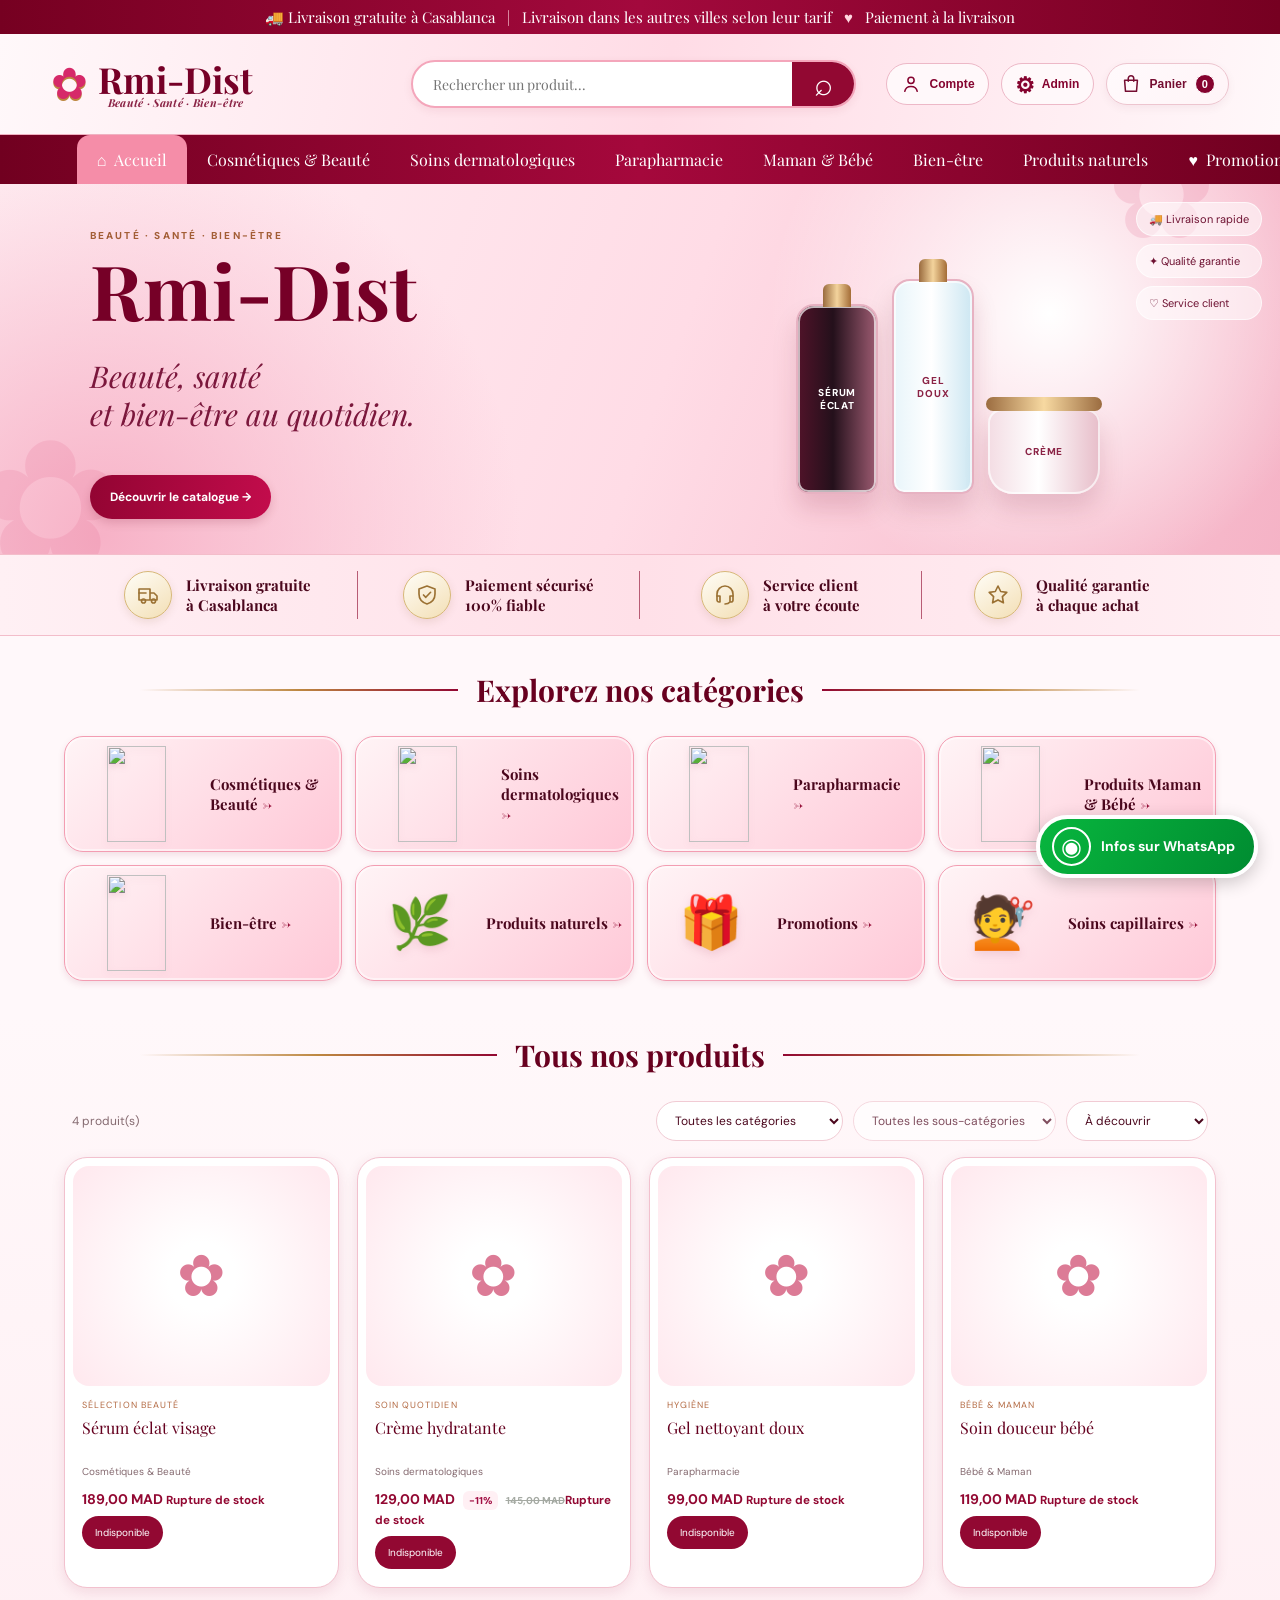
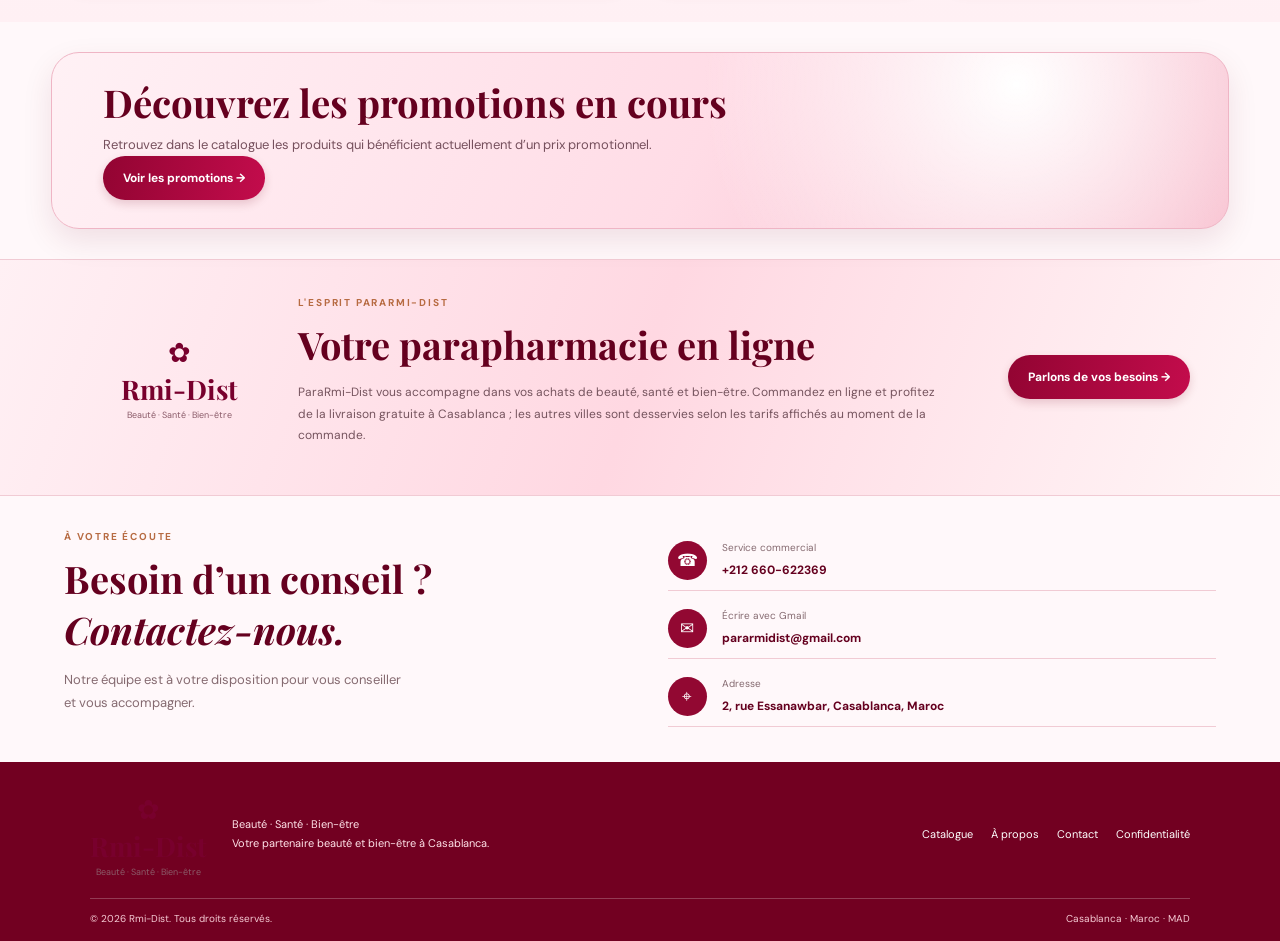
==== commit b5f34f38: "Aligner les titres de la vitrine sur le catalogue réel" ====
--- a/index.html
+++ b/index.html
@@ -42,7 +42,7 @@
       </div>
     </section>
     <section class="section shop-section" id="boutique">
-      <div class="ornament-heading"><span></span><h2>Notre sélection de produits</h2><span></span></div>
+      <div class="ornament-heading"><span></span><h2>Tous nos produits</h2><span></span></div>
       <div class="shop-tools"><span class="muted" id="product-total">Notre sélection</span><div class="shop-filters"><select id="category-filter"><option value="">Toutes les catégories</option><option>Cosmétiques & Beauté</option><option>Soins dermatologiques</option><option>Parapharmacie</option><option value="Produits Maman & Bébé">Produits Maman & Bébé</option><option>Bien-être</option><option>Soins capillaires</option><option>Produits naturels</option><option value="__promotions__">Promotions</option></select><select id="subcategory-filter" disabled><option value="">Toutes les sous-catégories</option></select><select id="sort"><option value="featured">À découvrir</option><option value="price-asc">Prix croissant</option><option value="price-desc">Prix décroissant</option><option value="name">Nom A–Z</option></select></div></div>
       <div class="product-grid" id="products"><div class="loading">Chargement de la boutique…</div></div>
     </section>
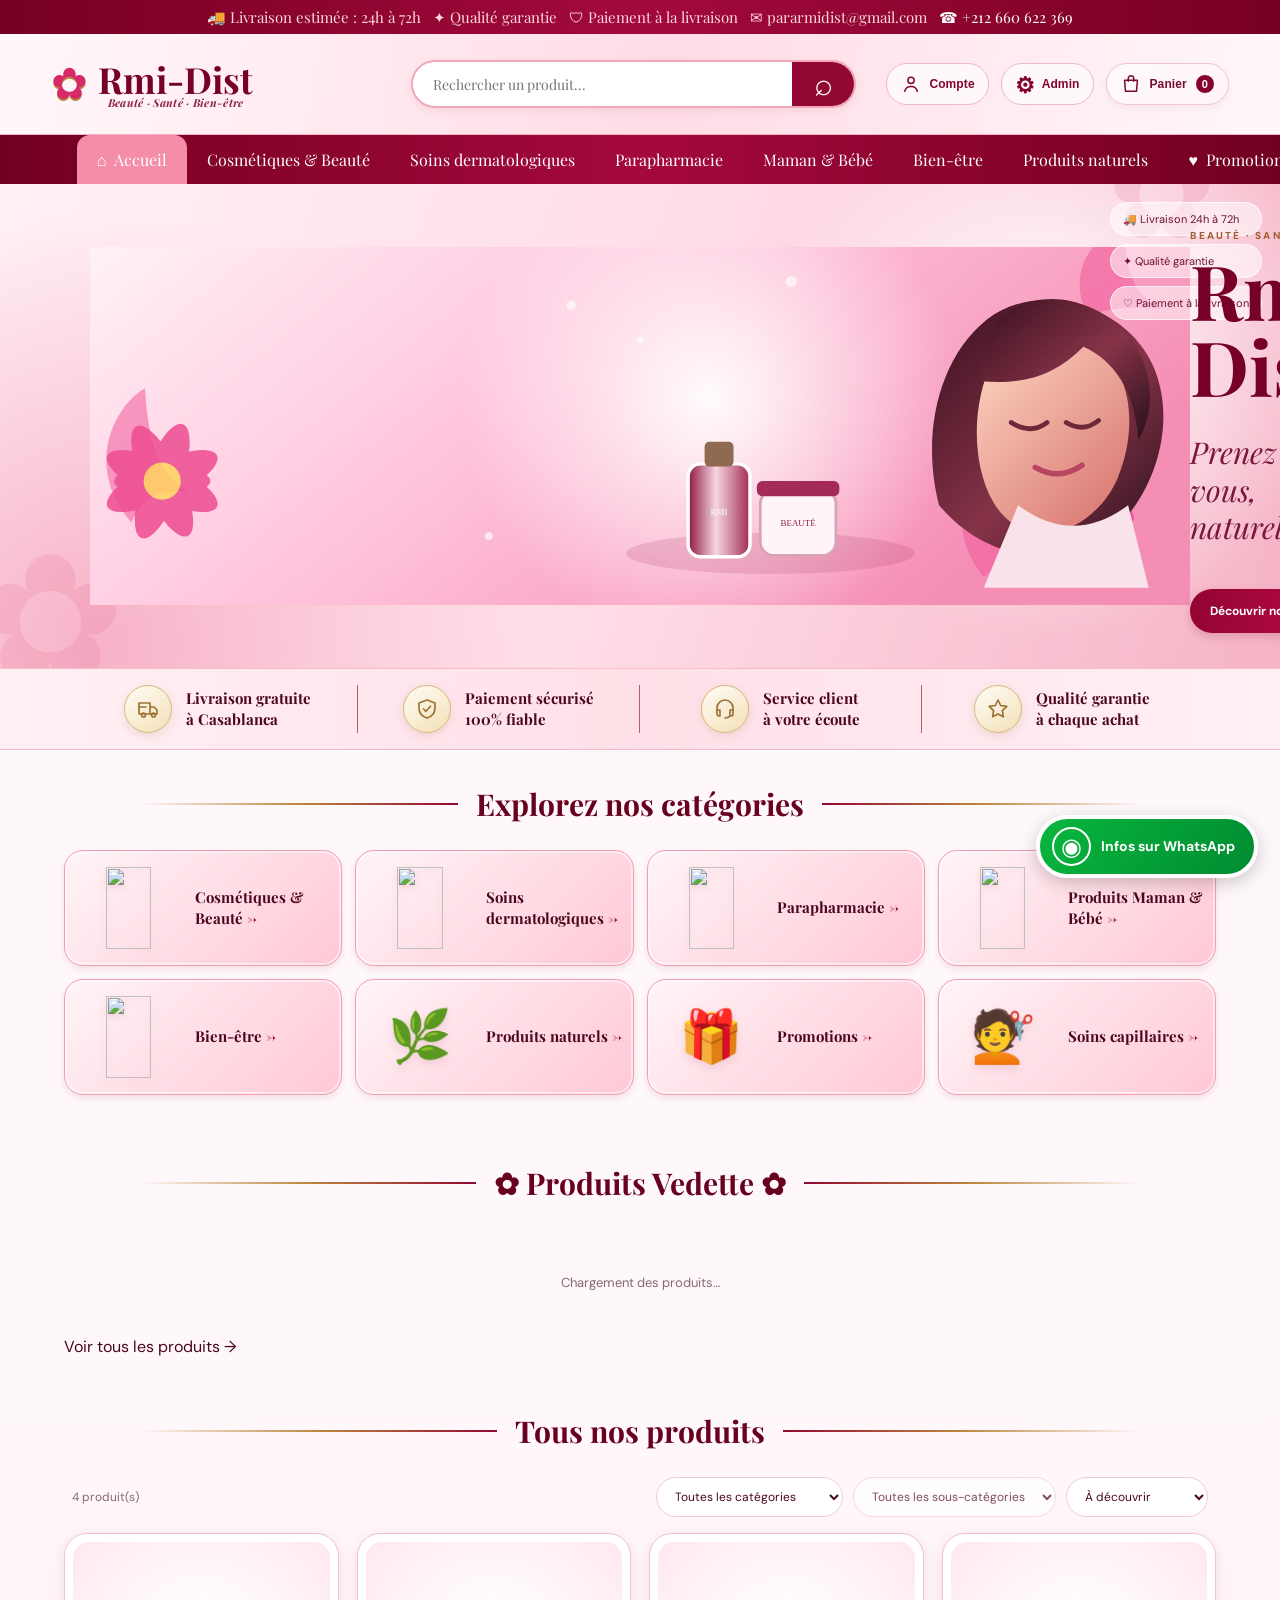
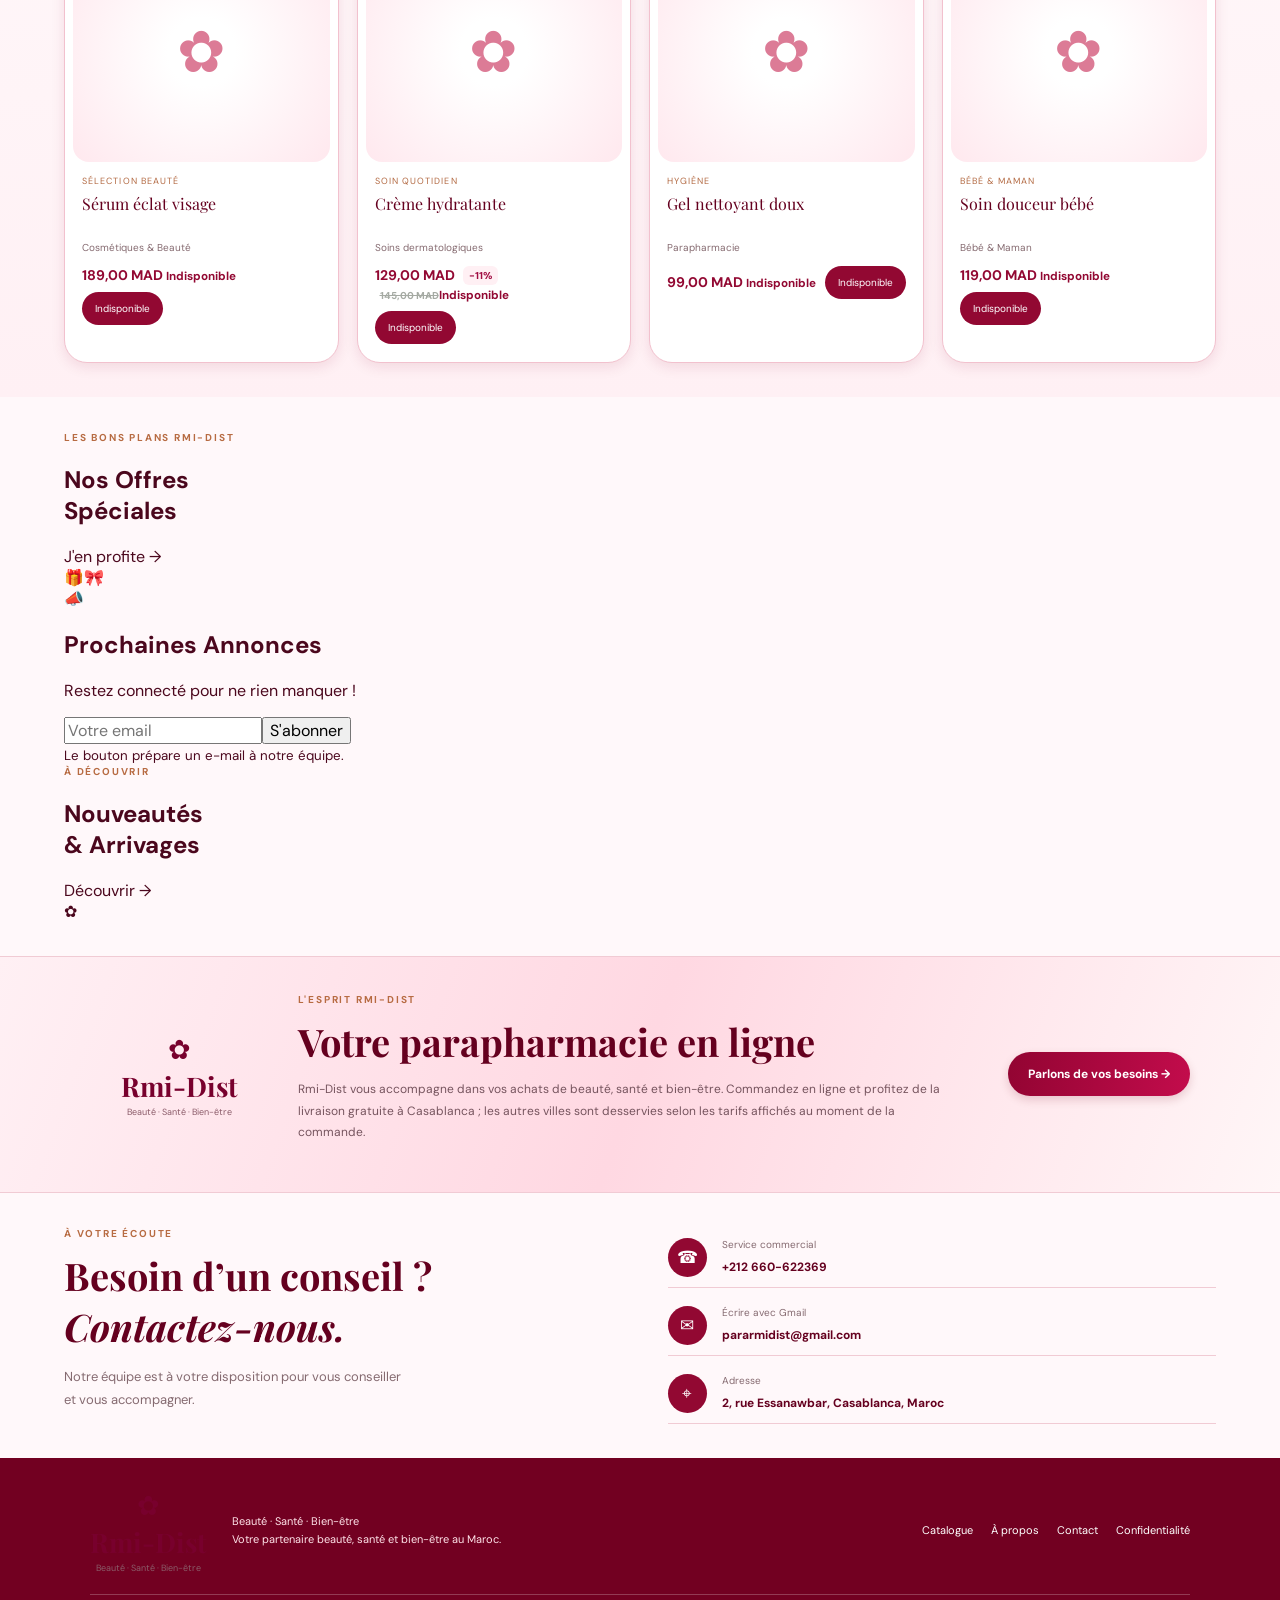
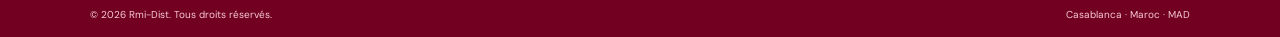
==== commit d325c62a: "Intégrer les éléments de la maquette Rmi-Dist" ====
--- a/index.html
+++ b/index.html
@@ -11,7 +11,7 @@
   <script src="https://cdn.jsdelivr.net/npm/@supabase/supabase-js@2"></script>
 </head>
 <body>
-  <div class="announcement">🚚 Livraison gratuite à Casablanca <span>|</span> Livraison dans les autres villes selon leur tarif <span>♥</span> Paiement à la livraison</div>
+  <div class="announcement"><span>🚚 Livraison estimée : 24h à 72h</span><span>✦ Qualité garantie</span><span>🛡 Paiement à la livraison</span><span class="announcement-contact">✉ pararmidist@gmail.com</span><a href="tel:+212660622369">☎ +212 660 622 369</a></div>
   <header class="site-header">
     <a class="brand brand-text" href="#" aria-label="Rmi-Dist accueil"><span class="brand-lotus" aria-hidden="true">✿</span><span class="brand-wordmark">Rmi-Dist<small>Beauté · Santé · Bien-être</small></span></a>
     <div class="header-search"><label class="sr-only" for="search">Rechercher un produit</label><input id="search" type="search" placeholder="Rechercher un produit..."><button type="button" id="search-submit" aria-label="Afficher les résultats de recherche">⌕</button></div>
@@ -21,7 +21,7 @@
     <a class="active" href="#">⌂ &nbsp;Accueil</a><a href="#categories" data-category="Cosmétiques & Beauté">Cosmétiques & Beauté</a><a href="#categories" data-category="Soins dermatologiques">Soins dermatologiques</a><a href="#categories" data-category="Parapharmacie">Parapharmacie</a><a href="#categories" data-category="Produits Maman & Bébé">Maman & Bébé</a><a href="#categories" data-category="Bien-être">Bien-être</a><a href="#categories" data-category="Produits Naturels">Produits naturels</a><a href="#categories" data-category="__promotions__">♥ &nbsp;Promotions</a><a href="#categories" data-category="Soins Capillaires">Soins capillaires</a><a href="#contact">✉ &nbsp;Contact</a>
   </nav>
   <main>
-    <section class="hero hero-redesign" aria-label="Bienvenue chez Rmi-Dist"><div class="hero-copy"><p class="hero-kicker">BEAUTÉ · SANTÉ · BIEN-ÊTRE</p><h1>Rmi-Dist</h1><p class="hero-tagline">Beauté, santé<br>et bien-être au quotidien.</p><a class="btn btn-dark" href="#boutique">Découvrir le catalogue →</a></div><div class="hero-products" aria-hidden="true"><div class="hero-bottle bottle-serum"><span>SÉRUM<br>ÉCLAT</span></div><div class="hero-bottle bottle-cleanser"><span>GEL<br>DOUX</span></div><div class="hero-jar"><span>CRÈME</span></div></div><div class="hero-assurances"><span>🚚 Livraison rapide</span><span>✦ Qualité garantie</span><span>♡ Service client</span></div></section>
+    <section class="hero hero-redesign" aria-label="Bienvenue chez Rmi-Dist"><img class="hero-banner-art" src="assets/rmi-dist-hero.svg" alt="" fetchpriority="high"><div class="hero-copy"><p class="hero-kicker">BEAUTÉ · SANTÉ · BIEN-ÊTRE</p><h1>Rmi-Dist</h1><p class="hero-tagline">Prenez soin de vous,<br>naturellement…</p><a class="btn btn-dark" href="#boutique">Découvrir notre univers →</a></div><div class="hero-assurances"><span>🚚 Livraison 24h à 72h</span><span>✦ Qualité garantie</span><span>♡ Paiement à la livraison</span></div></section>
     <section class="trust-strip" aria-label="Nos engagements">
       <div><b class="trust-icon"><svg viewBox="0 0 24 24" aria-hidden="true"><path d="M3 6h11v11H3zM14 10h4l3 3v4h-7z"/><circle cx="7.5" cy="18" r="2"/><circle cx="17.5" cy="18" r="2"/><path d="M3 10h7"/></svg></b><span>Livraison gratuite<br>à Casablanca</span></div>
       <div><b class="trust-icon"><svg viewBox="0 0 24 24" aria-hidden="true"><path d="M12 3 20 6v5c0 5-3.4 8.5-8 10-4.6-1.5-8-5-8-10V6z"/><path d="m8.5 12 2.3 2.3 4.8-5"/></svg></b><span>Paiement sécurisé<br>100% fiable</span></div>
@@ -41,23 +41,22 @@
         <button class="category-card" data-category="Soins Capillaires"><span class="category-art category-emoji" aria-hidden="true">💇</span><b>Soins capillaires <i>→</i></b></button>
       </div>
     </section>
-    <section class="section shop-section" id="boutique">
+<section class="section featured-section" id="produits-vedette"><div class="ornament-heading"><span></span><h2>✿ Produits Vedette ✿</h2><span></span></div><div class="featured-products" id="featured-products"><div class="loading">Chargement des produits…</div></div><a class="featured-all-link" href="#boutique">Voir tous les produits →</a></section>
+        <section class="section shop-section" id="boutique">
       <div class="ornament-heading"><span></span><h2>Tous nos produits</h2><span></span></div>
       <div class="shop-tools"><span class="muted" id="product-total">Notre sélection</span><div class="shop-filters"><select id="category-filter"><option value="">Toutes les catégories</option><option>Cosmétiques & Beauté</option><option>Soins dermatologiques</option><option>Parapharmacie</option><option value="Produits Maman & Bébé">Produits Maman & Bébé</option><option>Bien-être</option><option>Soins capillaires</option><option>Produits naturels</option><option value="__promotions__">Promotions</option></select><select id="subcategory-filter" disabled><option value="">Toutes les sous-catégories</option></select><select id="sort"><option value="featured">À découvrir</option><option value="price-asc">Prix croissant</option><option value="price-desc">Prix décroissant</option><option value="name">Nom A–Z</option></select></div></div>
       <div class="product-grid" id="products"><div class="loading">Chargement de la boutique…</div></div>
     </section>
 
-    <section class="whatsapp-offer section" aria-labelledby="whatsapp-offer-title">
-      <div class="whatsapp-offer-copy">
-        <h2 id="whatsapp-offer-title">Découvrez les promotions en cours</h2>
-        <p class="offer-period">Retrouvez dans le catalogue les produits qui bénéficient actuellement d’un prix promotionnel.</p>
-        <a class="btn btn-dark" href="#boutique" data-category="__promotions__">Voir les promotions →</a>
-      </div>
+    <section class="home-promo-panels section" aria-label="Offres et actualités Rmi-Dist">
+      <article class="home-promo-card promo-gifts"><div class="promo-card-copy"><p class="eyebrow">LES BONS PLANS RMI-DIST</p><h2>Nos Offres<br>Spéciales</h2><a class="promo-pill promo-yellow" href="#boutique" data-category="__promotions__">J'en profite <span>→</span></a></div><div class="promo-gift-art" aria-hidden="true">🎁<span>🎀</span></div></article>
+      <article class="home-promo-card promo-newsletter"><div class="promo-megaphone" aria-hidden="true">📣</div><div class="promo-card-copy"><h2>Prochaines Annonces</h2><p>Restez connecté pour ne rien manquer !</p><form id="newsletter-form" class="newsletter-form"><label class="sr-only" for="newsletter-email">Votre adresse e-mail</label><input id="newsletter-email" type="email" maxlength="254" required placeholder="Votre email"><button type="submit">S'abonner</button></form><small id="newsletter-note">Le bouton prépare un e-mail à notre équipe.</small></div></article>
+      <article class="home-promo-card promo-arrivals"><div class="promo-card-copy"><p class="eyebrow">À DÉCOUVRIR</p><h2>Nouveautés<br>& Arrivages</h2><a class="promo-pill" href="#produits-vedette">Découvrir <span>→</span></a></div><div class="promo-arrival-art" aria-hidden="true">✿</div></article>
     </section>
-    <section class="brand-band" id="apropos"><span class="brand-badge">✿ <b>Rmi-Dist</b><small>Beauté · Santé · Bien-être</small></span><div><p class="eyebrow">L'ESPRIT PARARMI-DIST</p><h2>Votre parapharmacie en ligne</h2><p>ParaRmi-Dist vous accompagne dans vos achats de beauté, santé et bien-être. Commandez en ligne et profitez de la livraison gratuite à Casablanca ; les autres villes sont desservies selon les tarifs affichés au moment de la commande.</p></div><a class="btn btn-dark" href="#contact">Parlons de vos besoins →</a></section>
+        <section class="brand-band" id="apropos"><span class="brand-badge">✿ <b>Rmi-Dist</b><small>Beauté · Santé · Bien-être</small></span><div><p class="eyebrow">L'ESPRIT RMI-DIST</p><h2>Votre parapharmacie en ligne</h2><p>Rmi-Dist vous accompagne dans vos achats de beauté, santé et bien-être. Commandez en ligne et profitez de la livraison gratuite à Casablanca ; les autres villes sont desservies selon les tarifs affichés au moment de la commande.</p></div><a class="btn btn-dark" href="#contact">Parlons de vos besoins →</a></section>
     <section class="section contact-section" id="contact"><div><p class="eyebrow">À VOTRE ÉCOUTE</p><h2>Besoin d’un conseil ?<br><em>Contactez-nous.</em></h2><p>Notre équipe est à votre disposition pour vous conseiller et vous accompagner.</p></div><div class="contact-details"><a href="tel:+212660622369"><span>☎</span><div><small>Service commercial</small><b>+212 660-622369</b></div></a><a href="https://mail.google.com/mail/?view=cm&fs=1&to=pararmidist@gmail.com" target="_blank" rel="noopener noreferrer"><span>✉</span><div><small>Écrire avec Gmail</small><b>pararmidist@gmail.com</b></div></a><div><span>⌖</span><div><small>Adresse</small><b>2, rue Essanawbar, Casablanca, Maroc</b></div></div></div></section>
   </main>
-  <footer><div class="footer-main"><span class="brand-badge">✿ <b>Rmi-Dist</b><small>Beauté · Santé · Bien-être</small></span><p>Beauté · Santé · Bien-être<br>Votre partenaire beauté et bien-être à Casablanca.</p><div class="footer-links"><a href="#boutique">Catalogue</a><a href="#apropos">À propos</a><a href="#contact">Contact</a><a href="#" id="privacy-link">Confidentialité</a></div></div><div class="footer-bottom"><span>© <span id="year"></span> Rmi-Dist. Tous droits réservés.</span><span>Casablanca · Maroc · MAD</span></div></footer>
+  <footer><div class="footer-main"><span class="brand-badge">✿ <b>Rmi-Dist</b><small>Beauté · Santé · Bien-être</small></span><p>Beauté · Santé · Bien-être<br>Votre partenaire beauté, santé et bien-être au Maroc.</p><div class="footer-links"><a href="#boutique">Catalogue</a><a href="#apropos">À propos</a><a href="#contact">Contact</a><a href="#" id="privacy-link">Confidentialité</a></div></div><div class="footer-bottom"><span>© <span id="year"></span> Rmi-Dist. Tous droits réservés.</span><span>Casablanca · Maroc · MAD</span></div></footer>
   <a class="whatsapp-float" href="https://wa.me/212660622369?text=Bienvenue%20sur%20le%20WhatsApp%20officiel%20de%20notre%20soci%C3%A9t%C3%A9%20Rmi-Dist.%20Merci%20de%20nous%20contacter.%20Notre%20%C3%A9quipe%20est%20%C3%A0%20votre%20%C3%A9coute%20pour%20vous%20accompagner%20dans%20vos%20achats." target="_blank" rel="noopener noreferrer" aria-label="Contacter le WhatsApp officiel de Rmi-Dist"><span>◉</span><b>Infos sur WhatsApp</b></a>
   <div class="drawer-backdrop" id="drawer-backdrop"></div>
   <aside class="drawer" id="cart-drawer" aria-label="Panier"><div class="drawer-head"><h3>Votre panier</h3><button class="close-btn" data-close>×</button></div><div id="cart-lines" class="cart-lines"></div><div class="cart-foot"><div class="cart-total"><span>Total estimatif</span><b id="cart-total">0,00 MAD</b></div><p class="tiny">Livraison gratuite à Casablanca. Les autres villes sont facturées selon leur tarif configuré.</p><button class="btn btn-dark full" id="checkout">Passer ma commande</button></div></aside>
--- a/styles.css
+++ b/styles.css
@@ -32,7 +32,7 @@
 .category-card{min-width:0;min-height:116px;border:1px solid #f2a6b8;border-radius:19px;background:linear-gradient(135deg,#fff2f5,#ffcbd8);box-shadow:0 3px 6px #8d15331c,inset 0 0 0 2px #fff8;padding:9px 12px;display:flex;align-items:center;justify-content:center;gap:12px;cursor:pointer;transition:.22s;color:var(--ink)}
 .category-card:hover{transform:translateY(-4px);box-shadow:0 8px 18px #8d15332b;border-color:#d64b70}
 .category-art{font-size:55px;filter:drop-shadow(0 4px 3px #9d335522)}
-.category-card b{font-family:"Playfair Display",serif;font-size:15px;line-height:1.35;text-align:left}.category-card i{font-style:normal;color:var(--wine);white-space:nowrap}
+.category-card-copy{display:flex;flex-direction:column;align-items:flex-start;gap:4px;min-width:0}.category-card b{font-family:"Playfair Display",serif;font-size:15px;line-height:1.35;text-align:left}.category-card i{font-style:normal;color:var(--wine);white-space:nowrap}.category-card small{font-size:10px;color:var(--muted);text-align:left}.category-card img.category-art{width:42%;height:82px;object-fit:contain}.category-card .category-emoji{width:42%}
 .shop-section{padding-top:20px;background:linear-gradient(180deg,#fff8fa,#fff0f4)}
 .shop-tools{display:flex;align-items:center;justify-content:space-between;gap:15px;margin:0 8px 16px}.muted{font-size:12px;color:var(--muted)}
 .shop-filters{display:flex;gap:10px}.shop-tools select{border:1px solid var(--line);background:#fff;border-radius:20px;padding:10px 14px;font-size:12px;color:var(--ink)}
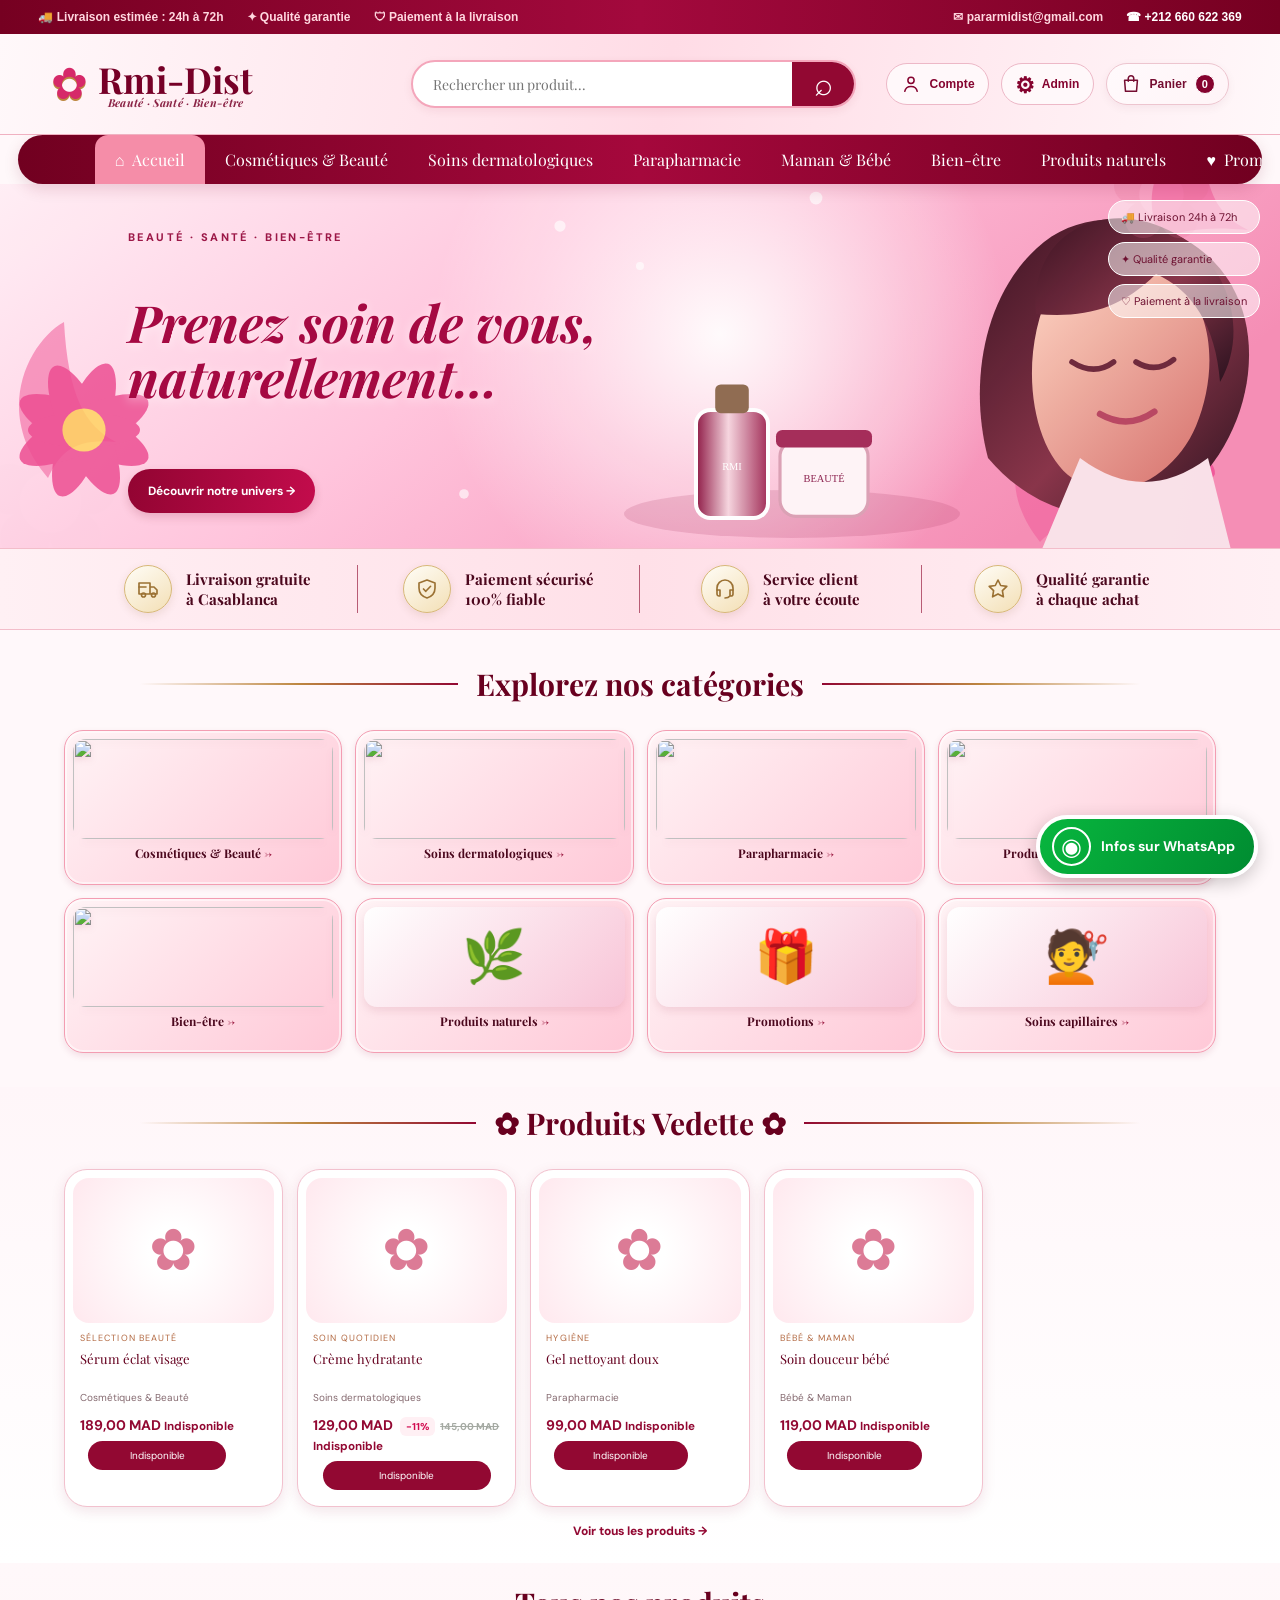
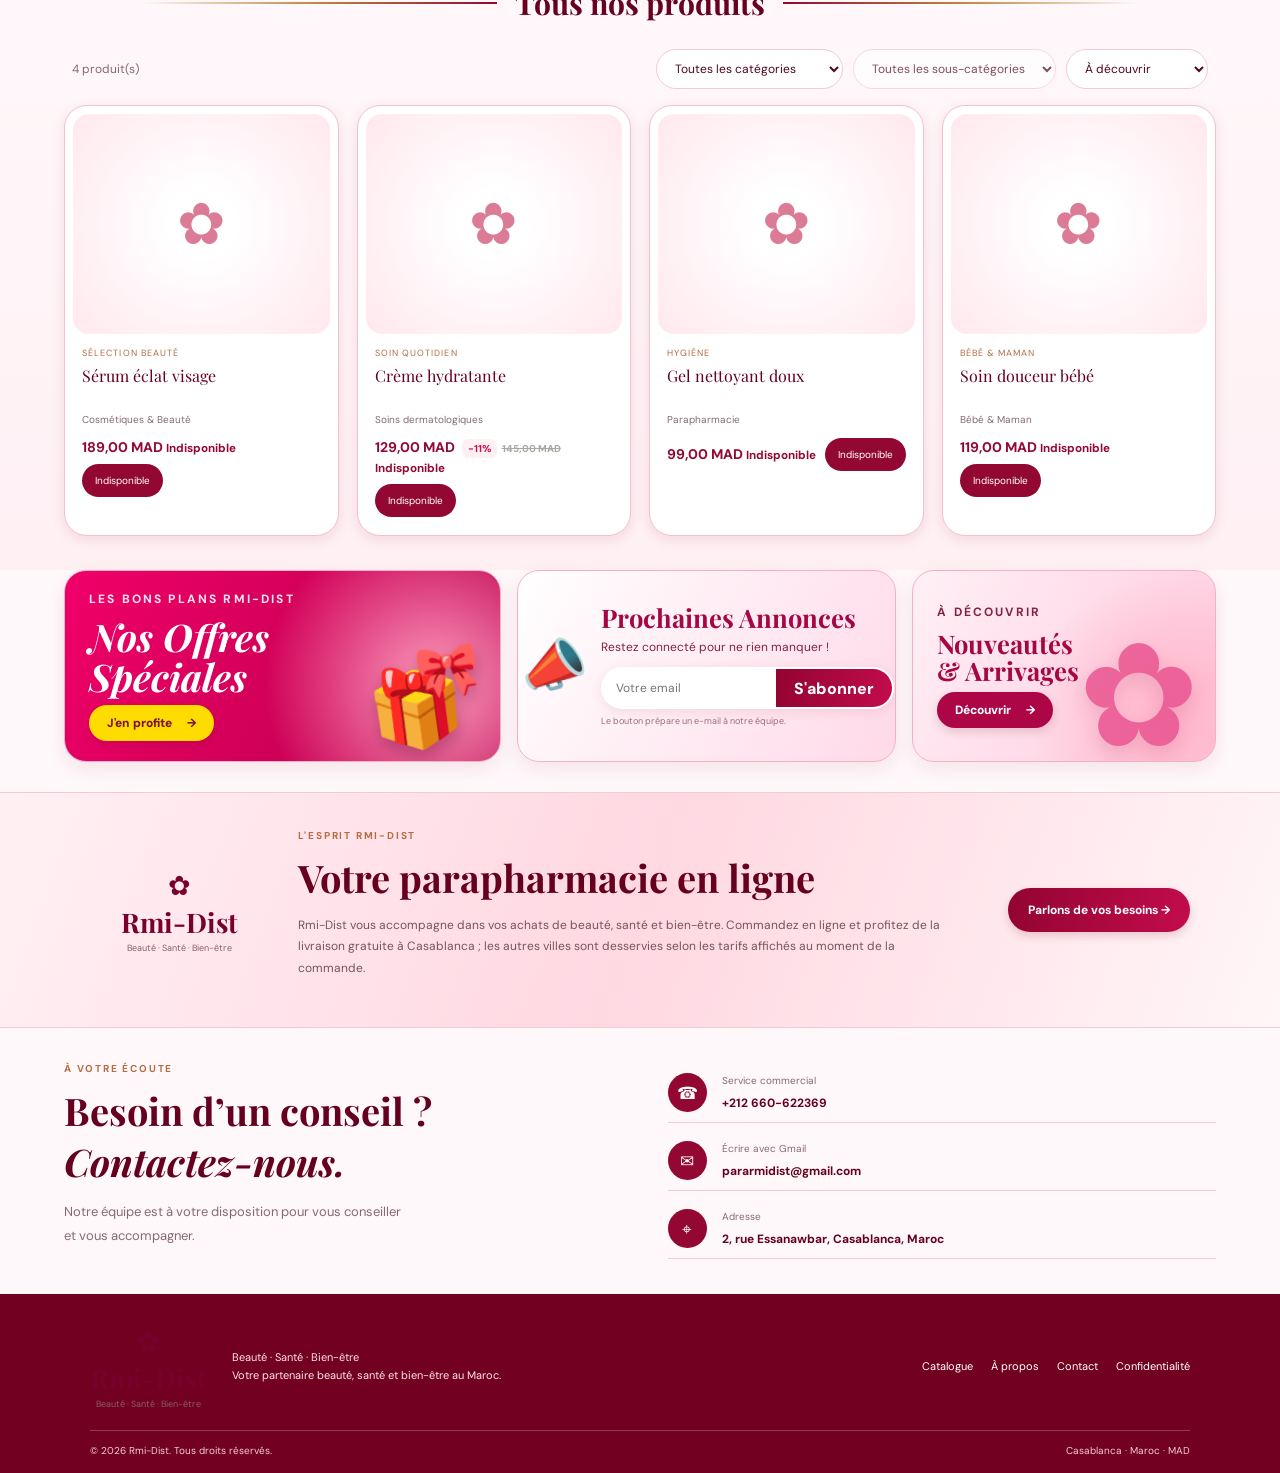
==== commit 8b6670ae: "Harmoniser l'identité Rmi-Dist et finaliser les styles" ====
--- a/index.html
+++ b/index.html
@@ -62,6 +62,6 @@
   <aside class="drawer" id="cart-drawer" aria-label="Panier"><div class="drawer-head"><h3>Votre panier</h3><button class="close-btn" data-close>×</button></div><div id="cart-lines" class="cart-lines"></div><div class="cart-foot"><div class="cart-total"><span>Total estimatif</span><b id="cart-total">0,00 MAD</b></div><p class="tiny">Livraison gratuite à Casablanca. Les autres villes sont facturées selon leur tarif configuré.</p><button class="btn btn-dark full" id="checkout">Passer ma commande</button></div></aside>
   <div class="checkout-backdrop" id="checkout-backdrop"></div>
   <section class="checkout-modal" id="checkout-modal" aria-label="Finaliser la commande"><div class="modal-head"><div><p class="eyebrow">COMMANDE</p><h3>Vos coordonnées</h3></div><button class="close-btn" id="checkout-close" type="button">×</button></div><form id="checkout-form" onsubmit="return false"><label for="c-name">Nom complet *</label><input id="c-name" required minlength="2" maxlength="120" autocomplete="name"><label for="c-phone">Téléphone *</label><input id="c-phone" required type="tel" minlength="6" maxlength="30" autocomplete="tel" placeholder="+212…"><label for="c-email">Adresse e-mail (pour la facture)</label><input id="c-email" type="email" maxlength="254" autocomplete="email"><label for="c-city">Ville *</label><input id="c-city" required minlength="2" maxlength="100" autocomplete="address-level2" list="shipping-city-options"><datalist id="shipping-city-options"></datalist><label for="c-address">Adresse de livraison *</label><textarea id="c-address" required minlength="5" maxlength="500" autocomplete="street-address"></textarea><label for="c-notes">Notes (facultatif)</label><textarea id="c-notes" maxlength="1000"></textarea><p class="free-delivery-note">🚚 Casablanca : livraison gratuite. Les autres villes : tarifs affichés selon la ville sélectionnée.</p><div id="checkout-price-summary" class="checkout-price-summary"></div><button class="btn btn-dark full" id="place-order" type="button">Confirmer ma commande</button></form></section>
-  <div class="modal-backdrop" id="account-backdrop"></div><section class="modal" id="account-modal"><div class="modal-head"><div><p class="eyebrow">ESPACE CLIENT</p><h3>Mon compte</h3></div><button class="close-btn" id="account-close">×</button></div><div id="account-content"></div></section><div class="modal-backdrop" id="modal-backdrop"></div><section class="modal" id="admin-modal"><div class="modal-head"><div><p class="eyebrow">ESPACE PRIVÉ</p><h3>Administration</h3></div><button class="close-btn" data-modal-close>×</button></div><div id="admin-content"></div></section><div class="modal-backdrop" id="privacy-backdrop"></div><section class="modal" id="privacy-modal"><div class="modal-head"><div><p class="eyebrow">INFORMATIONS CLIENTS</p><h3>Politique de confidentialité</h3></div><button class="close-btn" data-privacy-close>×</button></div><div class="admin-panel privacy-content"><p>ParaRmi-Dist utilise les informations saisies lors d’une commande pour enregistrer la demande, contacter le client et organiser la livraison.</p><h4>Informations utilisées</h4><ul><li>Nom et numéro de téléphone ;</li><li>Adresse e-mail si elle est fournie ;</li><li>Ville, adresse de livraison et notes ;</li><li>Produits commandés, quantités et historique de commande.</li></ul><h4>Utilisation et conservation</h4><p>Ces informations servent au traitement des commandes, au suivi client, à la livraison et à la gestion des stocks. Les données de commande sont enregistrées dans la base de données du site. Elles sont conservées pendant la durée nécessaire à ces opérations et aux obligations légales applicables.</p><h4>Panier et paiement</h4><p>Le panier est mémorisé dans le navigateur pour faciliter la commande. Le paiement proposé actuellement sur le site est le paiement à la livraison ; le formulaire de commande ne demande pas de coordonnées bancaires.</p><h4>Vos demandes</h4><p>Pour demander l’accès à vos informations, leur correction ou poser une question sur leur utilisation, contactez-nous via la rubrique <a href="#contact" data-privacy-close>Contact</a>.</p><p class="tiny">Cette notice présente les usages actuellement prévus par le site. Les coordonnées juridiques du responsable du traitement et les mentions légales complètes devront être ajoutées avant le lancement officiel.</p></div></section><div class="toast" id="toast" role="status"></div>
+  <div class="modal-backdrop" id="account-backdrop"></div><section class="modal" id="account-modal"><div class="modal-head"><div><p class="eyebrow">ESPACE CLIENT</p><h3>Mon compte</h3></div><button class="close-btn" id="account-close">×</button></div><div id="account-content"></div></section><div class="modal-backdrop" id="modal-backdrop"></div><section class="modal" id="admin-modal"><div class="modal-head"><div><p class="eyebrow">ESPACE PRIVÉ</p><h3>Administration</h3></div><button class="close-btn" data-modal-close>×</button></div><div id="admin-content"></div></section><div class="modal-backdrop" id="privacy-backdrop"></div><section class="modal" id="privacy-modal"><div class="modal-head"><div><p class="eyebrow">INFORMATIONS CLIENTS</p><h3>Politique de confidentialité</h3></div><button class="close-btn" data-privacy-close>×</button></div><div class="admin-panel privacy-content"><p>Rmi-Dist utilise les informations saisies lors d’une commande pour enregistrer la demande, contacter le client et organiser la livraison.</p><h4>Informations utilisées</h4><ul><li>Nom et numéro de téléphone ;</li><li>Adresse e-mail si elle est fournie ;</li><li>Ville, adresse de livraison et notes ;</li><li>Produits commandés, quantités et historique de commande.</li></ul><h4>Utilisation et conservation</h4><p>Ces informations servent au traitement des commandes, au suivi client, à la livraison et à la gestion des stocks. Les données de commande sont enregistrées dans la base de données du site. Elles sont conservées pendant la durée nécessaire à ces opérations et aux obligations légales applicables.</p><h4>Panier et paiement</h4><p>Le panier est mémorisé dans le navigateur pour faciliter la commande. Le paiement proposé actuellement sur le site est le paiement à la livraison ; le formulaire de commande ne demande pas de coordonnées bancaires.</p><h4>Vos demandes</h4><p>Pour demander l’accès à vos informations, leur correction ou poser une question sur leur utilisation, contactez-nous via la rubrique <a href="#contact" data-privacy-close>Contact</a>.</p><p class="tiny">Cette notice présente les usages actuellement prévus par le site. Les coordonnées juridiques du responsable du traitement et les mentions légales complètes devront être ajoutées avant le lancement officiel.</p></div></section><div class="toast" id="toast" role="status"></div>
   <script src="app.js"></script>
 </body></html>
--- a/styles.css
+++ b/styles.css
@@ -243,3 +243,48 @@
 .brand-text{display:flex;align-items:center;gap:10px;text-decoration:none;color:#760027;width:auto;min-width:220px}.brand-lotus{font-size:44px;line-height:1;color:#d62969;text-shadow:0 2px 0 #bd8740}.brand-wordmark{font-family:"Playfair Display",serif;font-size:36px;font-weight:700;line-height:1}.brand-wordmark small{display:block;font-family:"Playfair Display",serif;font-size:11px;font-style:italic;text-align:center;color:#8b2446;letter-spacing:.3px}.brand-badge{display:inline-grid;justify-items:center;gap:2px;color:#78002d;font-family:"Playfair Display",serif;font-size:27px}.brand-badge small{font-family:"DM Sans",sans-serif;font-size:9px;color:#8b5b69}
 .hero-redesign{position:relative;isolation:isolate;display:flex;align-items:center;justify-content:space-between;min-height:310px;padding:35px clamp(24px,7vw,105px);overflow:hidden;background:radial-gradient(circle at 82% 35%,#fff 0,transparent 26%),radial-gradient(circle at 8% 95%,#f7b2c7 0,transparent 34%),linear-gradient(110deg,#fff0f4 0%,#ffdce6 52%,#f5b3c6 100%)}.hero-redesign:before,.hero-redesign:after{content:"✿";position:absolute;z-index:-1;color:#e56a91;opacity:.18;font-size:180px}.hero-redesign:before{left:-25px;bottom:-70px}.hero-redesign:after{right:5%;top:-75px;font-size:130px}.hero-copy{position:relative;z-index:2;max-width:48%;color:#65001f}.hero-kicker{font-size:10px;letter-spacing:.22em;font-weight:800;color:#a35e36}.hero-copy h1{font-family:"Playfair Display",serif;font-size:clamp(44px,6vw,76px);line-height:1;margin:8px 0;color:#760027}.hero-tagline{font-family:"Playfair Display",serif;font-size:clamp(20px,2.5vw,30px);font-style:italic;line-height:1.25;color:#7b173c}.hero-products{position:relative;z-index:1;display:flex;align-items:flex-end;justify-content:center;gap:14px;width:44%;height:250px}.hero-bottle,.hero-jar{position:relative;display:flex;align-items:center;justify-content:center;text-align:center;font-size:10px;font-weight:800;letter-spacing:.08em;color:#8b2446;box-shadow:0 15px 24px #71002025,inset 0 0 0 2px #ffffffb0}.hero-bottle{width:82px;height:190px;border-radius:18px 18px 12px 12px;background:linear-gradient(90deg,#f9e8ed,#fff 40%,#eab8c7);border:2px solid #e7b2c2}.hero-bottle:before{content:"";position:absolute;top:-22px;width:28px;height:23px;border-radius:6px 6px 0 0;background:linear-gradient(90deg,#9a6b3e,#f3d39c,#a46d37)}.bottle-cleanser{height:215px;background:linear-gradient(90deg,#e8f5fa,#fff 48%,#cde7f2)}.bottle-serum{background:linear-gradient(90deg,#501329,#24101b 45%,#9c5b71);color:#fff}.hero-jar{width:112px;height:85px;border-radius:14px 14px 25px 25px;background:linear-gradient(90deg,#f3dce3,#fff 45%,#e7bdc9)}.hero-jar:before{content:"";position:absolute;top:-12px;left:-2px;right:-2px;height:14px;border-radius:7px;background:linear-gradient(90deg,#9b6c40,#f7d9a1,#9b6c40)}.hero-assurances{position:absolute;right:18px;top:18px;display:grid;gap:8px;color:#6e1232;font-size:11px}.hero-assurances span{padding:9px 12px;border:1px solid #ffffffa8;border-radius:20px;background:#fff8}.hero-redesign .btn{margin-top:12px}
 @media(max-width:700px){.brand-text{min-width:0}.brand-lotus{font-size:32px}.brand-wordmark{font-size:27px}.brand-wordmark small{font-size:9px}.hero-redesign{min-height:290px;padding:22px 18px;align-items:flex-start}.hero-copy{max-width:62%}.hero-copy h1{font-size:42px}.hero-tagline{font-size:19px}.hero-products{position:absolute;right:6px;bottom:5px;width:45%;height:170px;gap:6px}.hero-bottle{width:49px;height:130px;font-size:7px}.bottle-cleanser{height:150px}.hero-jar{width:66px;height:55px;font-size:7px}.hero-assurances{display:none}.hero-redesign .btn{font-size:10px;padding:10px 12px}}
+
+/* Accueil Rmi-Dist — intégration de la maquette */
+.announcement{justify-content:space-between;padding:0 clamp(12px,3vw,42px);gap:clamp(8px,1.8vw,26px);font-family:Arial,sans-serif;font-size:12px;font-weight:700;white-space:nowrap}
+.announcement a{color:#fff;text-decoration:none}.announcement-contact{margin-left:auto}
+.hero-redesign{min-height:330px;padding-left:clamp(28px,10vw,165px);background:linear-gradient(100deg,#ffeaf2 0%,#ffd1e1 52%,#f8a8c4 100%)}
+.hero-banner-art{position:absolute;inset:0;width:100%;height:100%;object-fit:cover;z-index:-1;opacity:.98}
+.hero-copy{max-width:52%}.hero-copy h1{display:none}.hero-tagline{font-family:"Playfair Display",Georgia,serif;font-size:clamp(29px,4vw,52px);font-weight:700;color:#a50942;line-height:1.08;text-shadow:0 2px 12px #fff9}
+.hero-kicker{font-size:11px;color:#9c1747}
+.hero-assurances{right:20px;top:16px}.hero-assurances span{background:#fffbd;border-color:#fff}
+.main-nav{border-radius:30px;margin:0 18px;overflow:hidden;box-shadow:0 5px 15px #75002625}
+.featured-section{padding-top:16px;padding-bottom:24px;background:linear-gradient(180deg,#fff6f9,#fff)}
+.featured-products{display:grid;grid-template-columns:repeat(5,minmax(0,1fr));gap:14px}
+.featured-product-card .product-image{height:145px}
+.featured-product-card .product-info{padding:9px 7px 8px}
+.featured-product-card .product-name{font-size:13px;min-height:35px}
+.featured-product-card .product-buy{display:grid;gap:7px;justify-items:center}
+.featured-product-card .mini-btn{width:90%;padding:8px 7px}
+.featured-all-link{display:block;width:max-content;margin:16px auto 0;color:var(--wine);font-size:12px;font-weight:800}
+.home-promo-panels{display:grid;grid-template-columns:1.15fr 1fr .8fr;gap:16px;padding-top:0;padding-bottom:30px}
+.home-promo-card{position:relative;isolation:isolate;min-height:168px;overflow:hidden;display:flex;align-items:center;border:1px solid #f2b2c6;border-radius:22px;padding:20px 24px;box-shadow:0 7px 20px #87113a17;background:linear-gradient(120deg,#fff0f5,#ffd2e2)}
+.promo-card-copy{position:relative;z-index:2}.home-promo-card h2{font-family:"Playfair Display",Georgia,serif;color:#a40743;font-size:clamp(19px,2vw,28px);line-height:1.05;margin:0 0 8px}.home-promo-card p{font-size:12px;color:#812343;margin:0 0 10px}
+.promo-gifts{background:radial-gradient(circle at 85% 60%,#ff9dbf,transparent 44%),linear-gradient(115deg,#f00069,#b50049);color:#fff}.promo-gifts h2{color:white;font-style:italic;font-size:clamp(26px,3vw,38px)}
+.promo-gifts .eyebrow{color:#ffe5ef}
+.promo-pill{display:inline-flex;gap:15px;align-items:center;padding:10px 18px;border-radius:25px;background:#ad0647;color:white;font-size:12px;font-weight:800;text-decoration:none;box-shadow:0 4px 10px #65002026}
+.promo-yellow{background:#ffdc00;color:#7a1231}
+.promo-gift-art{position:absolute;right:8%;bottom:3px;font-size:78px;filter:drop-shadow(0 8px 8px #5c002b55);transform:rotate(-8deg)}
+.promo-gift-art span{position:absolute;right:-20px;top:-16px;font-size:52px}
+.promo-newsletter{justify-content:center;text-align:left;background:linear-gradient(120deg,#fff,#ffd9e8)}
+.promo-megaphone{font-size:54px;margin-right:15px;transform:rotate(-12deg)}
+.newsletter-form{display:flex;max-width:390px;height:42px;margin-top:12px;border:2px solid white;border-radius:24px;overflow:hidden;background:white;box-shadow:0 3px 12px #87052a18}
+.newsletter-form input{flex:1;min-width:0;border:0;padding:0 13px;outline:0;font-size:12px}
+.newsletter-form button{border:0;background:linear-gradient(100deg,#920432,#c30c4c);color:white;font-weight:800;padding:0 18px;cursor:pointer}
+.promo-newsletter small{display:block;margin-top:6px;color:#9b6c7c;font-size:9px}
+.promo-arrivals{background:radial-gradient(circle at 85% 75%,#ffb4ca,transparent 48%),linear-gradient(120deg,#fff0f6,#ffc9dd)}
+.promo-arrival-art{position:absolute;right:5%;bottom:-30px;font-size:145px;color:#e84d8b;opacity:.8;text-shadow:0 8px 18px #ac2b5c35}
+.category-card{min-height:155px;flex-direction:column;gap:6px;justify-content:space-between;padding:8px}
+.category-card img.category-art{width:100%;height:100px;object-fit:cover;border-radius:13px}
+.category-card .category-emoji{width:100%;height:100px;display:grid;place-items:center;background:linear-gradient(135deg,#fff,#f8c4d7);border-radius:13px}
+.category-card-copy{width:100%;padding:0 4px}
+.category-card b{font-size:12px}
+.product-card .old-price{display:inline-block}
+.product-card .price-discount-note{display:inline-block;margin-left:4px;color:#d20b4f;font-size:10px}
+.brand-band .eyebrow{color:#b76b42}
+@media(max-width:900px){.announcement{font-size:10px;gap:9px}.featured-products{grid-template-columns:repeat(3,minmax(0,1fr))}.home-promo-panels{grid-template-columns:1fr 1fr}.promo-newsletter{grid-column:span 2}}
+@media(max-width:620px){.announcement{height:auto;min-height:34px;justify-content:center;flex-wrap:wrap;padding:7px 10px;white-space:normal;font-size:9px}.announcement-contact{margin-left:0}.hero-redesign{min-height:275px;padding:25px 18px}.hero-banner-art{object-position:58% center;opacity:.8}.hero-copy{max-width:70%}.hero-tagline{font-size:25px}.hero-assurances{display:none}.featured-products{grid-template-columns:repeat(2,minmax(0,1fr));gap:9px}.featured-product-card .product-image{height:125px}.home-promo-panels{grid-template-columns:1fr;padding-top:10px}.promo-newsletter{grid-column:auto}.home-promo-card{min-height:150px}.category-card{min-height:130px}.category-card img.category-art,.category-card .category-emoji{height:80px}}
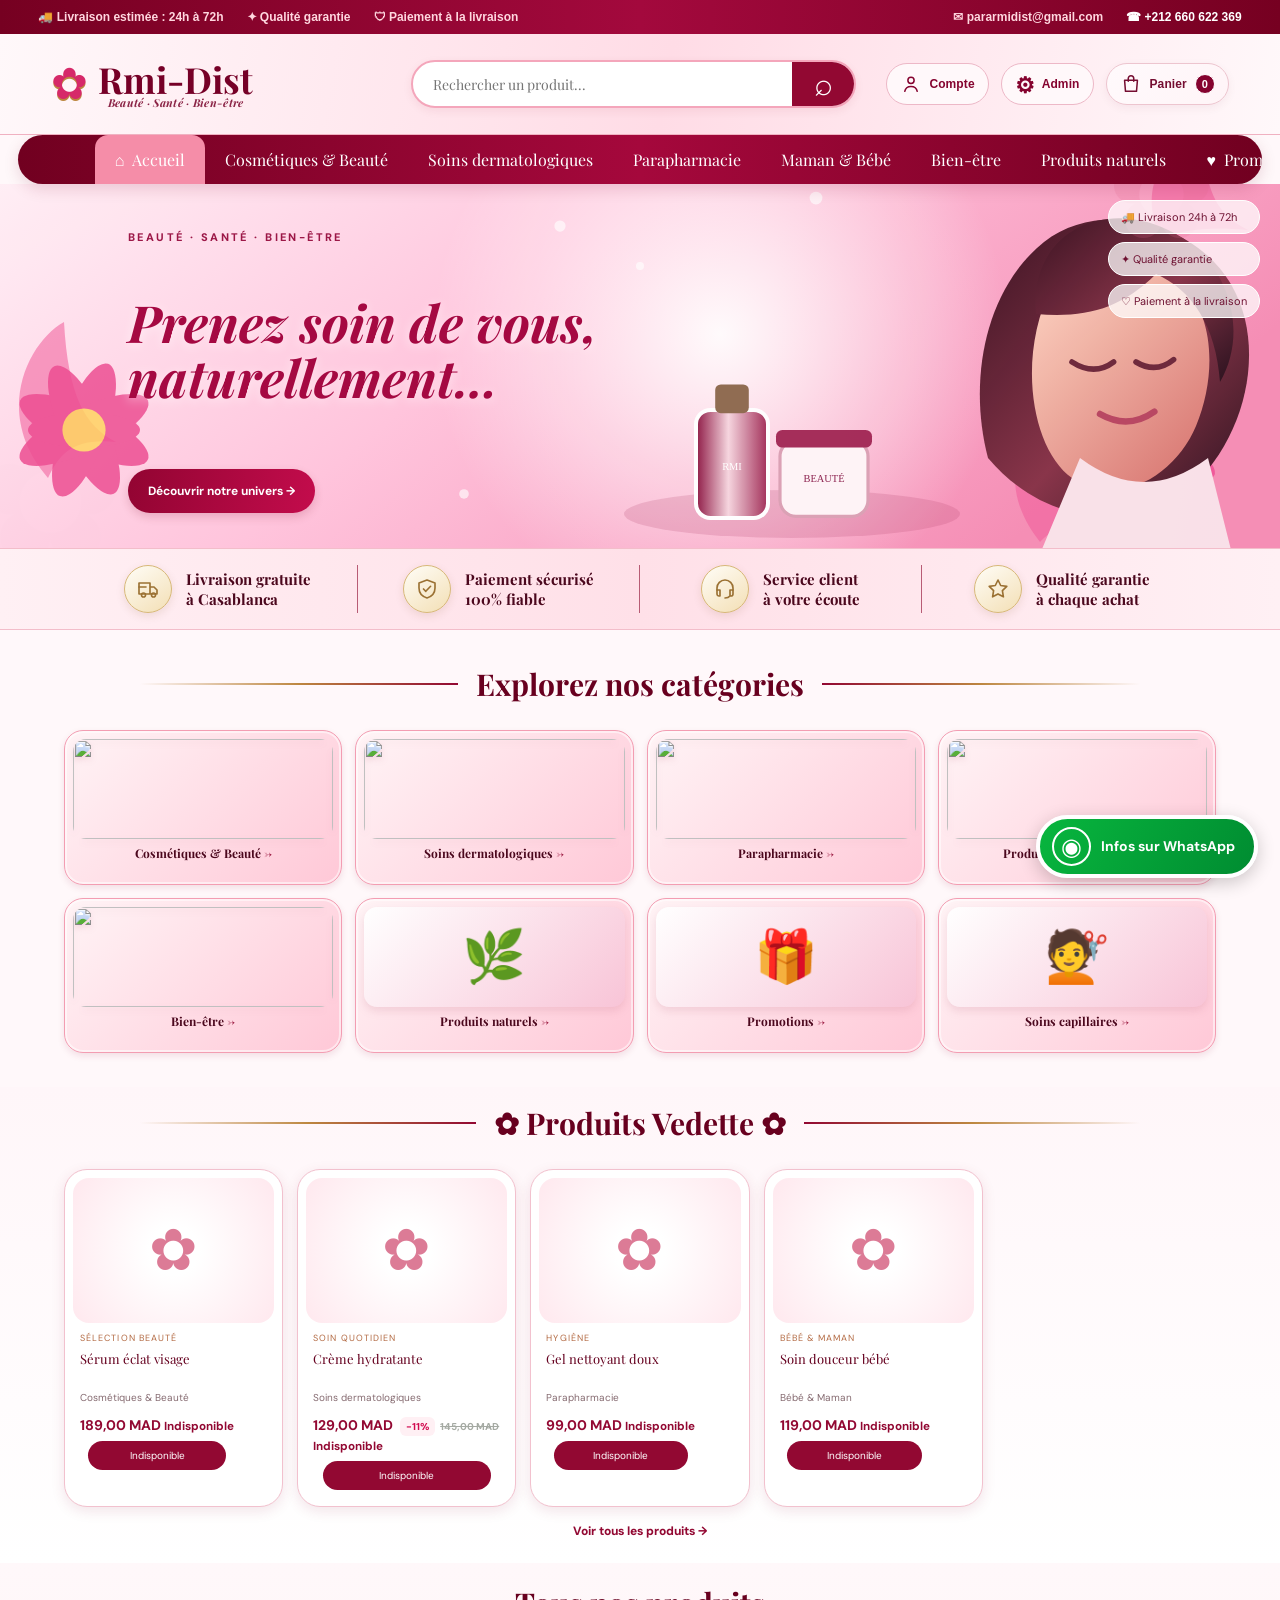
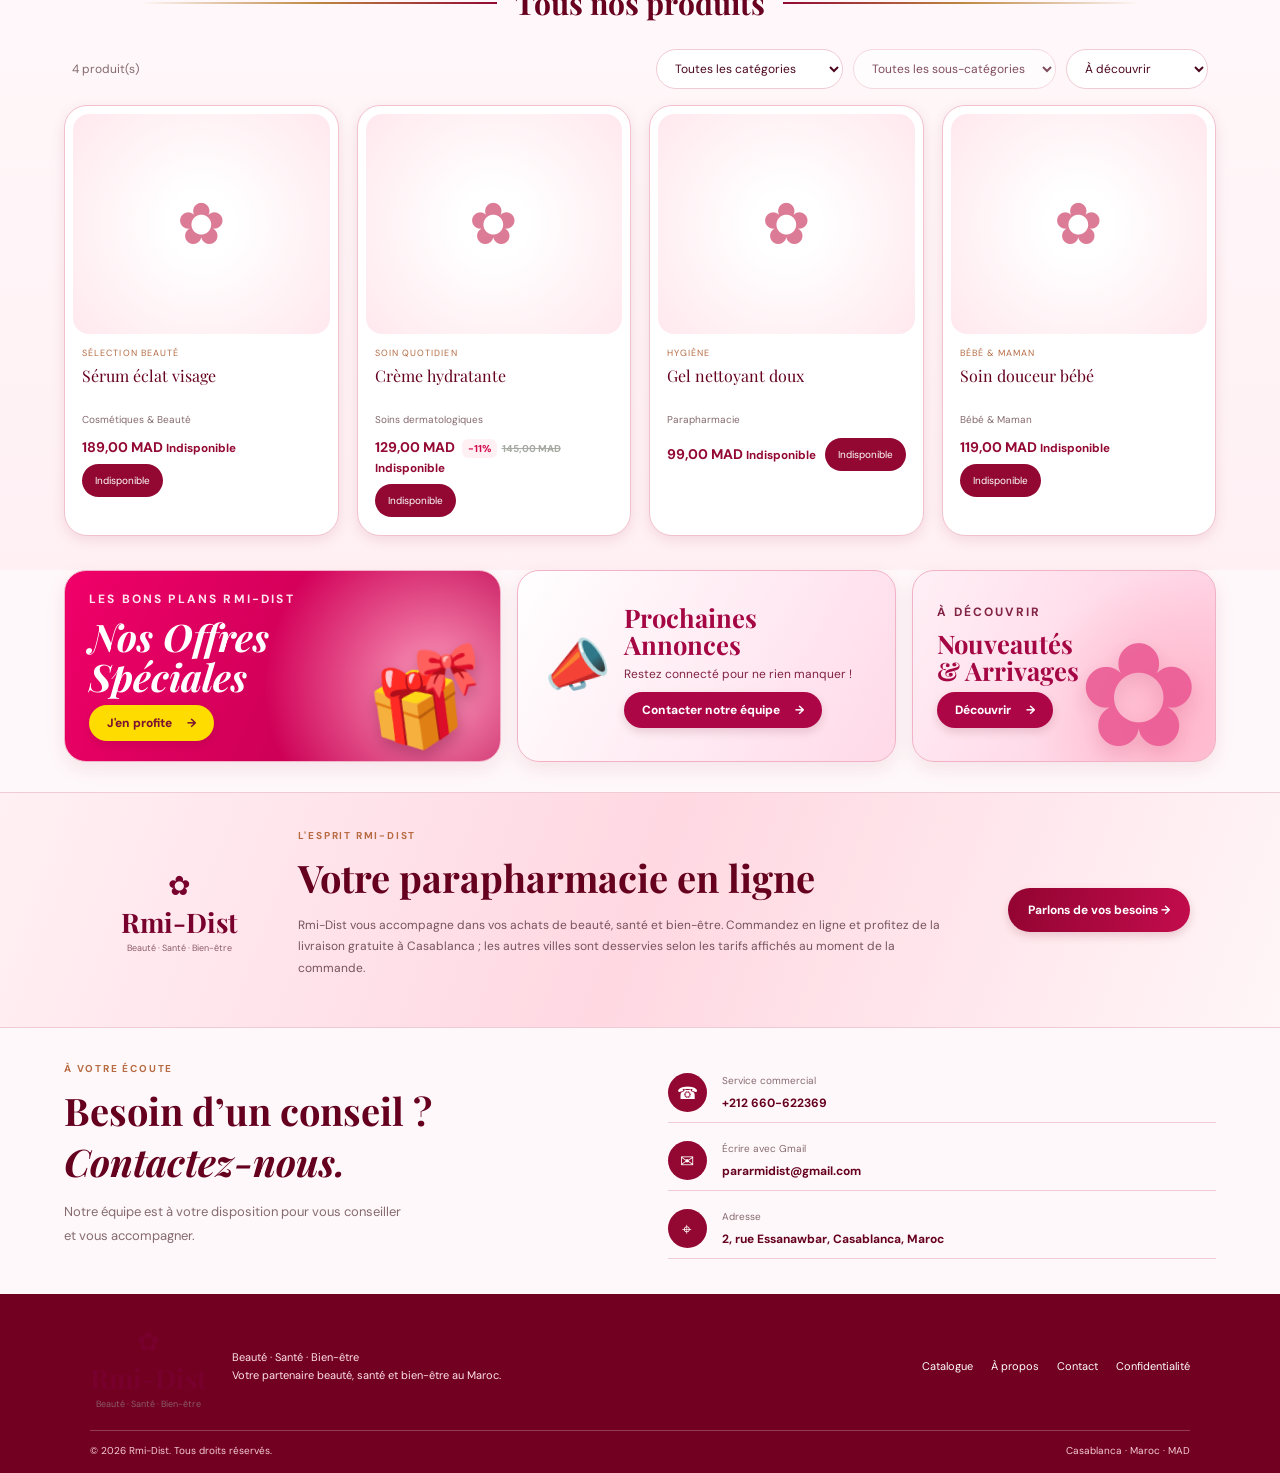
==== commit 2ac90203: "Remplacer la fausse inscription newsletter par un vrai contact" ====
--- a/index.html
+++ b/index.html
@@ -50,7 +50,7 @@
 
     <section class="home-promo-panels section" aria-label="Offres et actualités Rmi-Dist">
       <article class="home-promo-card promo-gifts"><div class="promo-card-copy"><p class="eyebrow">LES BONS PLANS RMI-DIST</p><h2>Nos Offres<br>Spéciales</h2><a class="promo-pill promo-yellow" href="#boutique" data-category="__promotions__">J'en profite <span>→</span></a></div><div class="promo-gift-art" aria-hidden="true">🎁<span>🎀</span></div></article>
-      <article class="home-promo-card promo-newsletter"><div class="promo-megaphone" aria-hidden="true">📣</div><div class="promo-card-copy"><h2>Prochaines Annonces</h2><p>Restez connecté pour ne rien manquer !</p><form id="newsletter-form" class="newsletter-form"><label class="sr-only" for="newsletter-email">Votre adresse e-mail</label><input id="newsletter-email" type="email" maxlength="254" required placeholder="Votre email"><button type="submit">S'abonner</button></form><small id="newsletter-note">Le bouton prépare un e-mail à notre équipe.</small></div></article>
+      <article class="home-promo-card promo-newsletter"><div class="promo-megaphone" aria-hidden="true">📣</div><div class="promo-card-copy"><h2>Prochaines Annonces</h2><p>Restez connecté pour ne rien manquer !</p><a class="promo-pill" href="mailto:pararmidist@gmail.com?subject=Demande%20de%20renseignements">Contacter notre équipe <span>→</span></a></div></article>
       <article class="home-promo-card promo-arrivals"><div class="promo-card-copy"><p class="eyebrow">À DÉCOUVRIR</p><h2>Nouveautés<br>& Arrivages</h2><a class="promo-pill" href="#produits-vedette">Découvrir <span>→</span></a></div><div class="promo-arrival-art" aria-hidden="true">✿</div></article>
     </section>
         <section class="brand-band" id="apropos"><span class="brand-badge">✿ <b>Rmi-Dist</b><small>Beauté · Santé · Bien-être</small></span><div><p class="eyebrow">L'ESPRIT RMI-DIST</p><h2>Votre parapharmacie en ligne</h2><p>Rmi-Dist vous accompagne dans vos achats de beauté, santé et bien-être. Commandez en ligne et profitez de la livraison gratuite à Casablanca ; les autres villes sont desservies selon les tarifs affichés au moment de la commande.</p></div><a class="btn btn-dark" href="#contact">Parlons de vos besoins →</a></section>
--- a/styles.css
+++ b/styles.css
@@ -251,7 +251,7 @@
 .hero-banner-art{position:absolute;inset:0;width:100%;height:100%;object-fit:cover;z-index:-1;opacity:.98}
 .hero-copy{max-width:52%}.hero-copy h1{display:none}.hero-tagline{font-family:"Playfair Display",Georgia,serif;font-size:clamp(29px,4vw,52px);font-weight:700;color:#a50942;line-height:1.08;text-shadow:0 2px 12px #fff9}
 .hero-kicker{font-size:11px;color:#9c1747}
-.hero-assurances{right:20px;top:16px}.hero-assurances span{background:#fffbd;border-color:#fff}
+.hero-assurances{right:20px;top:16px}.hero-assurances span{background:#ffffffbd;border-color:#fff}
 .main-nav{border-radius:30px;margin:0 18px;overflow:hidden;box-shadow:0 5px 15px #75002625}
 .featured-section{padding-top:16px;padding-bottom:24px;background:linear-gradient(180deg,#fff6f9,#fff)}
 .featured-products{display:grid;grid-template-columns:repeat(5,minmax(0,1fr));gap:14px}
@@ -288,3 +288,7 @@
 .brand-band .eyebrow{color:#b76b42}
 @media(max-width:900px){.announcement{font-size:10px;gap:9px}.featured-products{grid-template-columns:repeat(3,minmax(0,1fr))}.home-promo-panels{grid-template-columns:1fr 1fr}.promo-newsletter{grid-column:span 2}}
 @media(max-width:620px){.announcement{height:auto;min-height:34px;justify-content:center;flex-wrap:wrap;padding:7px 10px;white-space:normal;font-size:9px}.announcement-contact{margin-left:0}.hero-redesign{min-height:275px;padding:25px 18px}.hero-banner-art{object-position:58% center;opacity:.8}.hero-copy{max-width:70%}.hero-tagline{font-size:25px}.hero-assurances{display:none}.featured-products{grid-template-columns:repeat(2,minmax(0,1fr));gap:9px}.featured-product-card .product-image{height:125px}.home-promo-panels{grid-template-columns:1fr;padding-top:10px}.promo-newsletter{grid-column:auto}.home-promo-card{min-height:150px}.category-card{min-height:130px}.category-card img.category-art,.category-card .category-emoji{height:80px}}
+
+
+/* Indicateurs de disponibilité dans l’administration */
+.stock-status{display:inline-block;margin:3px 0;padding:3px 7px;border-radius:5px;font-size:11px;font-weight:700;white-space:nowrap}.stock-status-out{background:#fde8e8;color:#a51d2d}.stock-status-low{background:#fff3d6;color:#855600}.stock-status-ok{background:#e4f4e9;color:#21683a}
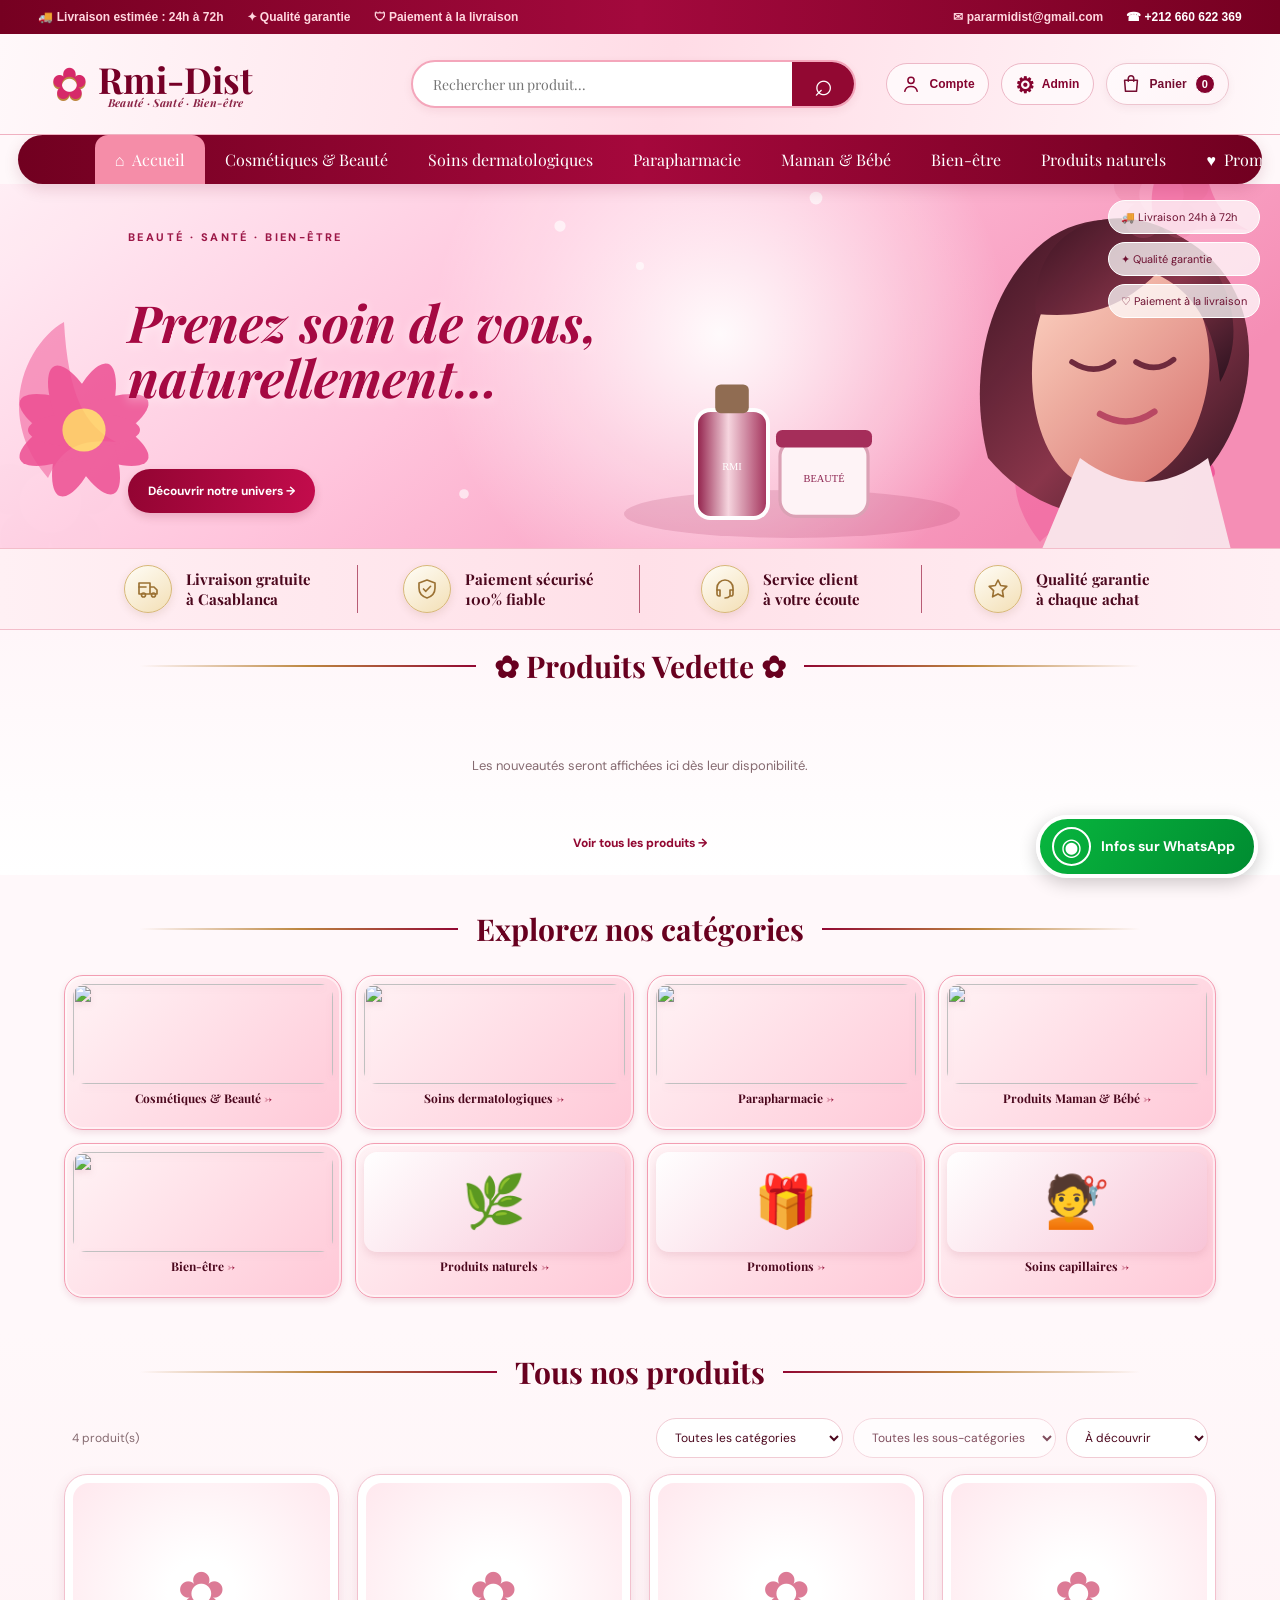
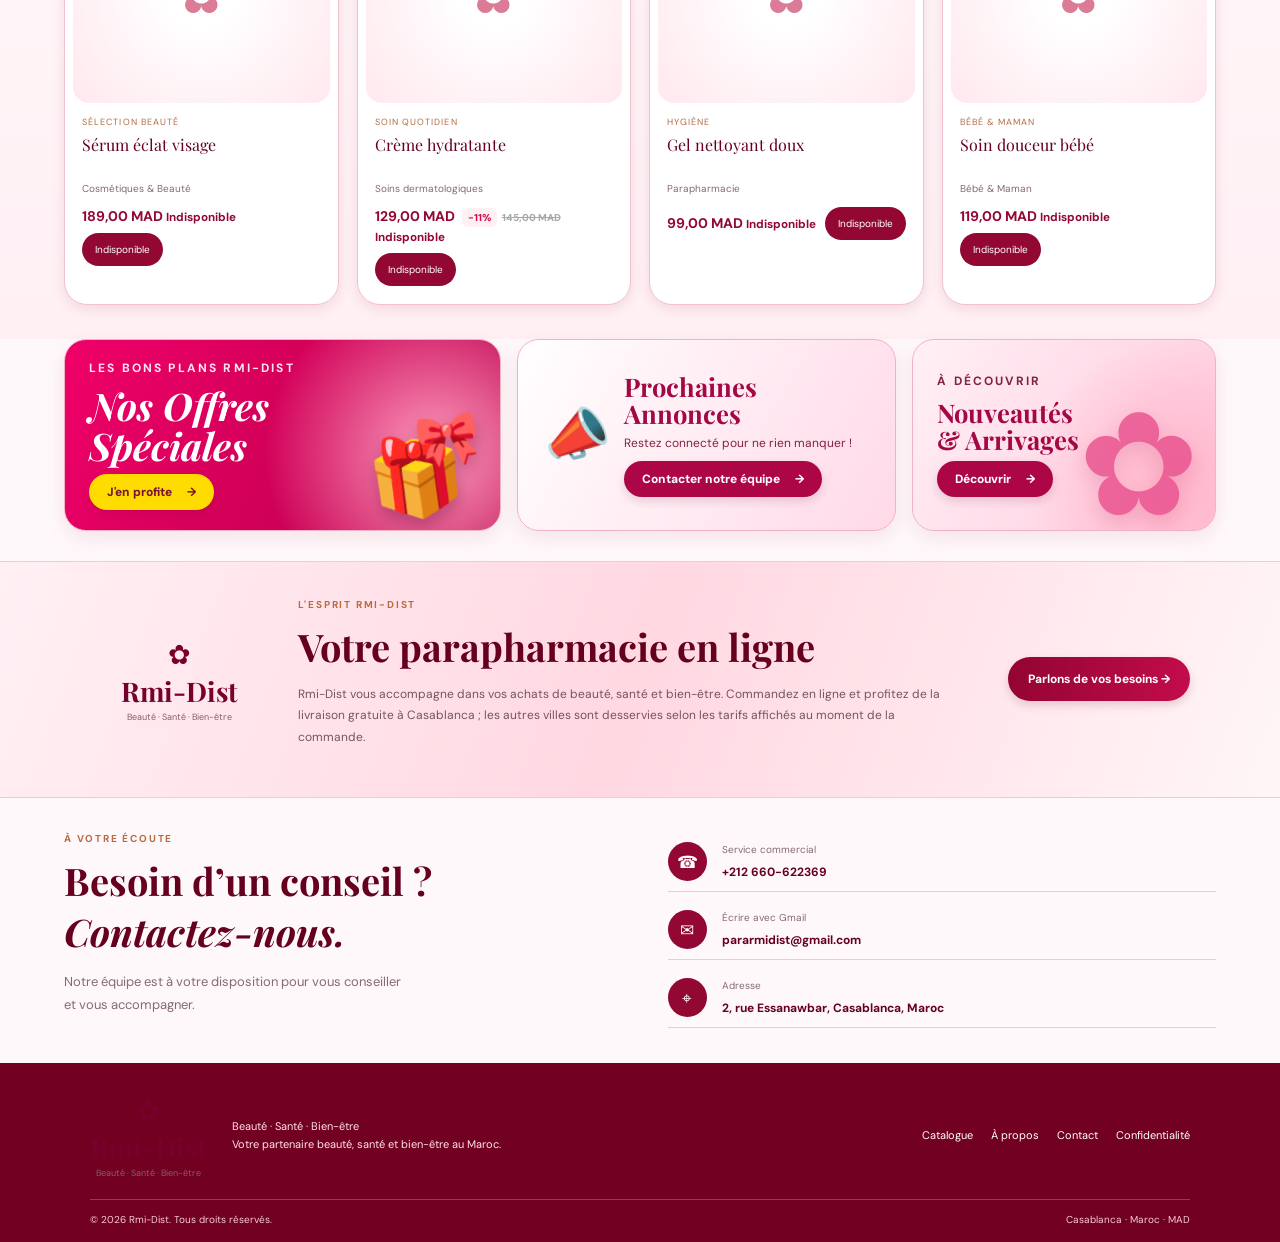
==== commit 11db0ee1: "feat: move featured products to top and add dynamic ad section" ====
--- a/index.html
+++ b/index.html
@@ -28,6 +28,7 @@
       <div><b class="trust-icon"><svg viewBox="0 0 24 24" aria-hidden="true"><path d="M4 13v-2a8 8 0 0 1 16 0v2"/><path d="M4 13h3v6H6a2 2 0 0 1-2-2zM20 13h-3v6h1a2 2 0 0 0 2-2zM17 19c-1 1.2-2.5 2-5 2"/></svg></b><span>Service client<br>à votre écoute</span></div>
       <div><b class="trust-icon"><svg viewBox="0 0 24 24" aria-hidden="true"><path d="m12 3 2.7 5.5 6.1.9-4.4 4.3 1 6.1-5.4-2.9-5.4 2.9 1-6.1-4.4-4.3 6.1-.9z"/></svg></b><span>Qualité garantie<br>à chaque achat</span></div>
     </section>
+    <section class="section featured-section" id="produits-vedette"><div class="ornament-heading"><span></span><h2>✿ Produits Vedette ✿</h2><span></span></div><div class="featured-products" id="featured-products"><div class="loading">Chargement des produits…</div></div><a class="featured-all-link" href="#boutique">Voir tous les produits →</a></section>
     <section class="section categories-section" id="categories">
       <div class="ornament-heading"><span></span><h2>Explorez nos catégories</h2><span></span></div>
       <div class="category-grid">
@@ -41,13 +42,13 @@
         <button class="category-card" data-category="Soins Capillaires"><span class="category-art category-emoji" aria-hidden="true">💇</span><b>Soins capillaires <i>→</i></b></button>
       </div>
     </section>
-<section class="section featured-section" id="produits-vedette"><div class="ornament-heading"><span></span><h2>✿ Produits Vedette ✿</h2><span></span></div><div class="featured-products" id="featured-products"><div class="loading">Chargement des produits…</div></div><a class="featured-all-link" href="#boutique">Voir tous les produits →</a></section>
-        <section class="section shop-section" id="boutique">
+<section class="section shop-section" id="boutique">
       <div class="ornament-heading"><span></span><h2>Tous nos produits</h2><span></span></div>
       <div class="shop-tools"><span class="muted" id="product-total">Notre sélection</span><div class="shop-filters"><select id="category-filter"><option value="">Toutes les catégories</option><option>Cosmétiques & Beauté</option><option>Soins dermatologiques</option><option>Parapharmacie</option><option value="Produits Maman & Bébé">Produits Maman & Bébé</option><option>Bien-être</option><option>Soins capillaires</option><option>Produits naturels</option><option value="__promotions__">Promotions</option></select><select id="subcategory-filter" disabled><option value="">Toutes les sous-catégories</option></select><select id="sort"><option value="featured">À découvrir</option><option value="price-asc">Prix croissant</option><option value="price-desc">Prix décroissant</option><option value="name">Nom A–Z</option></select></div></div>
       <div class="product-grid" id="products"><div class="loading">Chargement de la boutique…</div></div>
     </section>
 
+    <section class="section advertisements-section" id="annonces-publicitaires" hidden><div class="ornament-heading"><span></span><h2>Actualités & annonces</h2><span></span></div><div id="advertisements" class="advertisements-grid"></div></section>
     <section class="home-promo-panels section" aria-label="Offres et actualités Rmi-Dist">
       <article class="home-promo-card promo-gifts"><div class="promo-card-copy"><p class="eyebrow">LES BONS PLANS RMI-DIST</p><h2>Nos Offres<br>Spéciales</h2><a class="promo-pill promo-yellow" href="#boutique" data-category="__promotions__">J'en profite <span>→</span></a></div><div class="promo-gift-art" aria-hidden="true">🎁<span>🎀</span></div></article>
       <article class="home-promo-card promo-newsletter"><div class="promo-megaphone" aria-hidden="true">📣</div><div class="promo-card-copy"><h2>Prochaines Annonces</h2><p>Restez connecté pour ne rien manquer !</p><a class="promo-pill" href="mailto:pararmidist@gmail.com?subject=Demande%20de%20renseignements">Contacter notre équipe <span>→</span></a></div></article>
